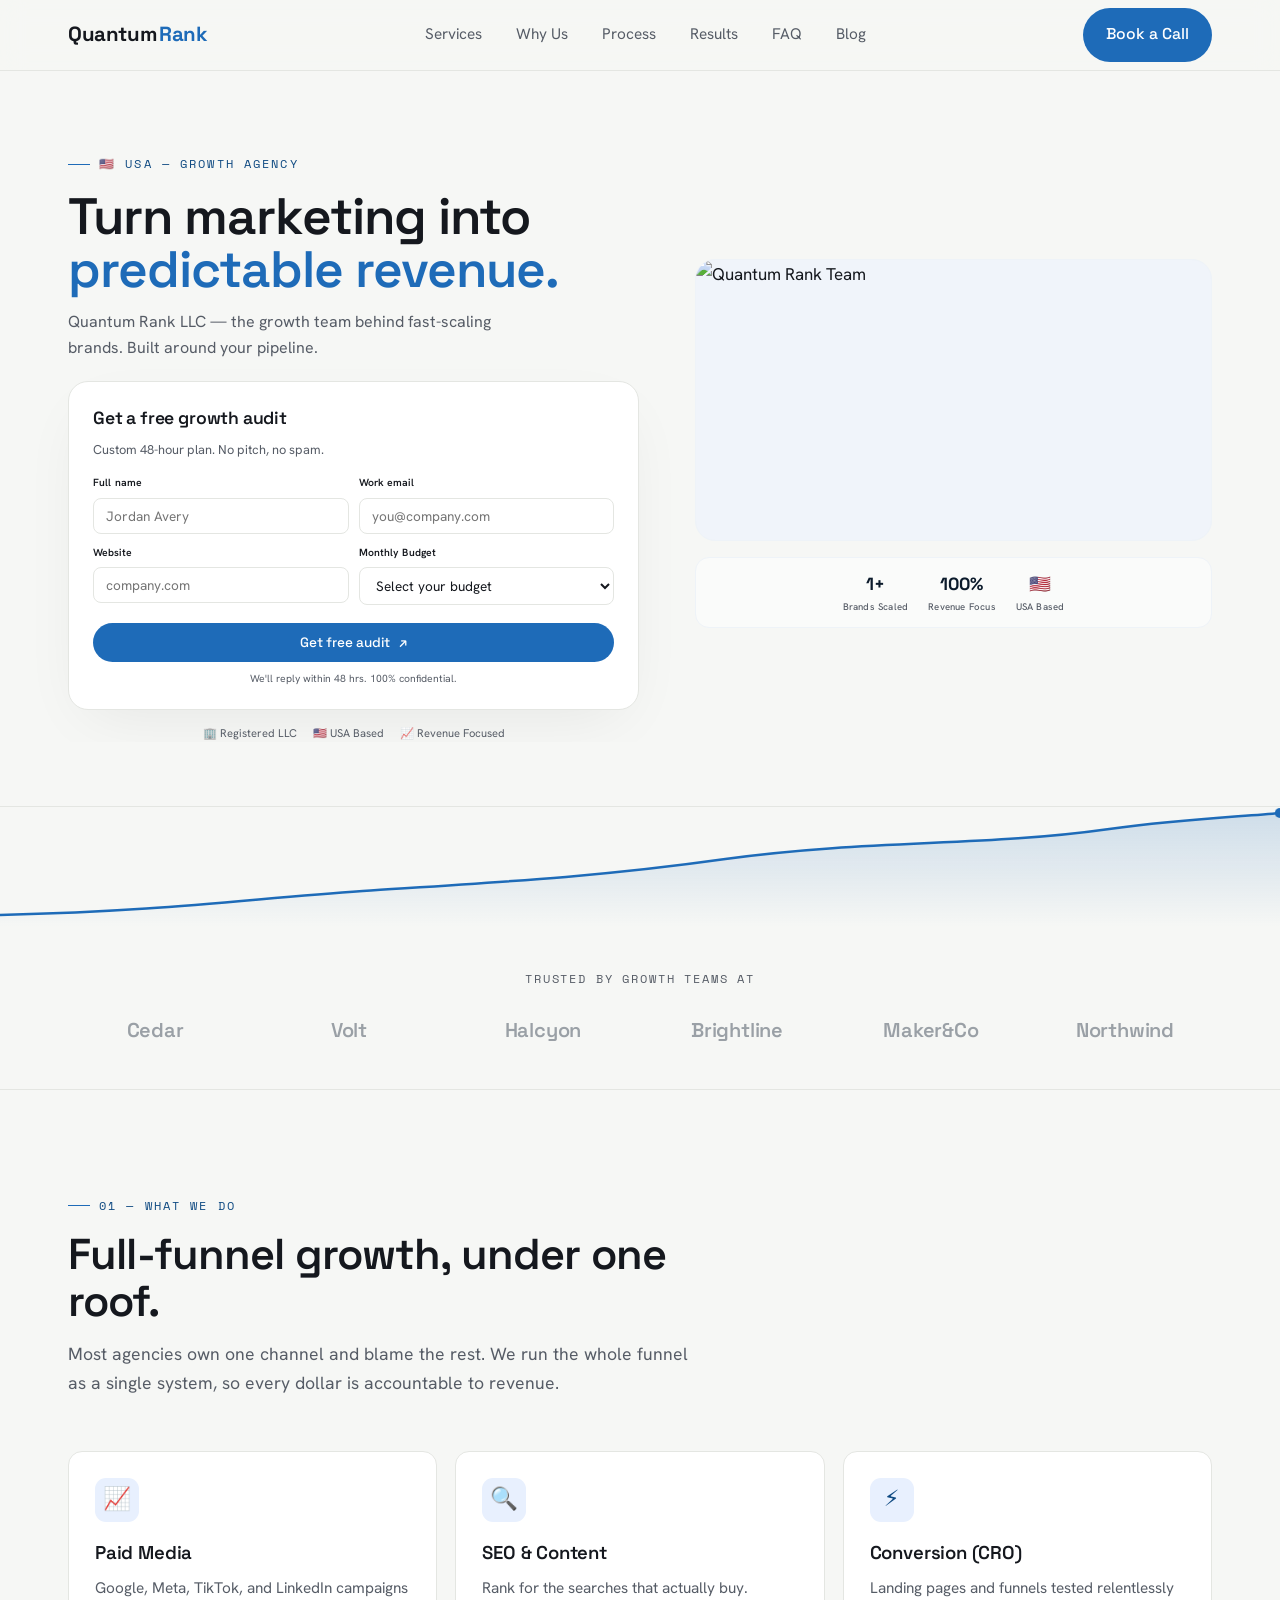
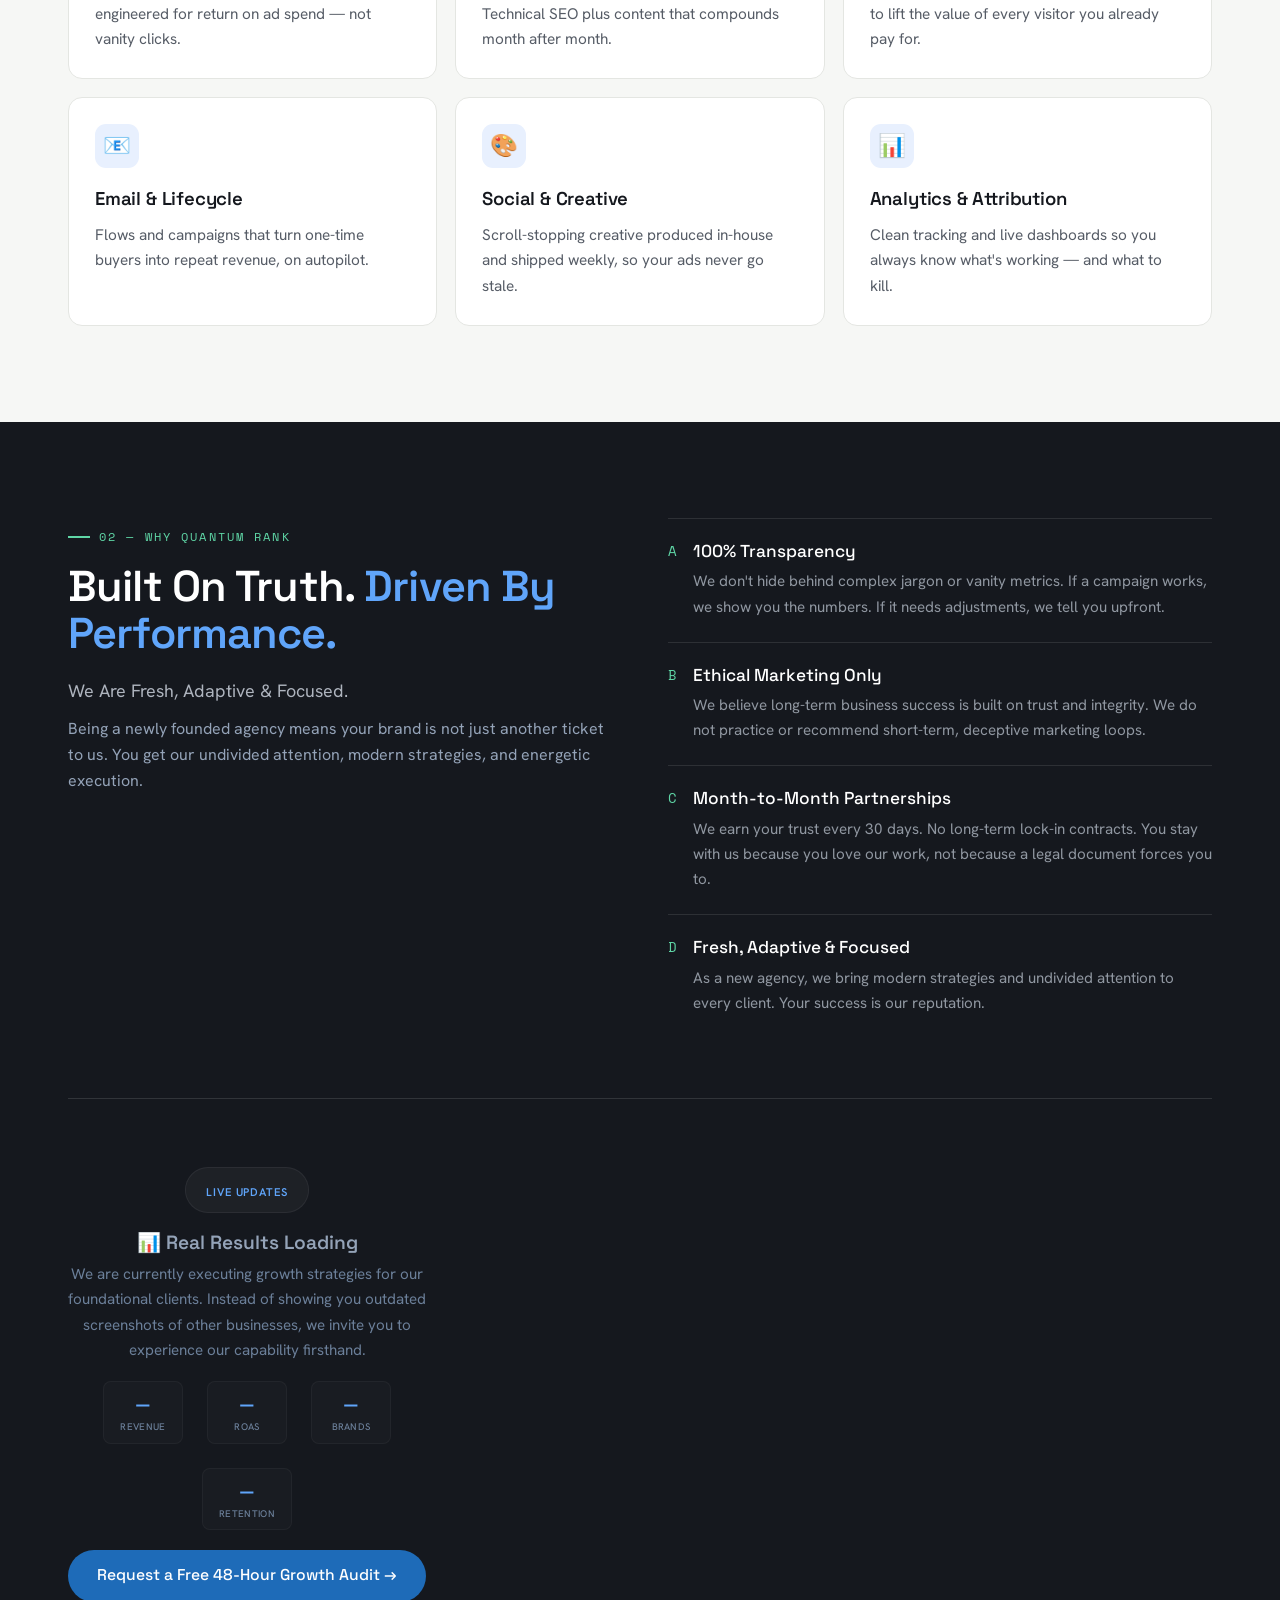
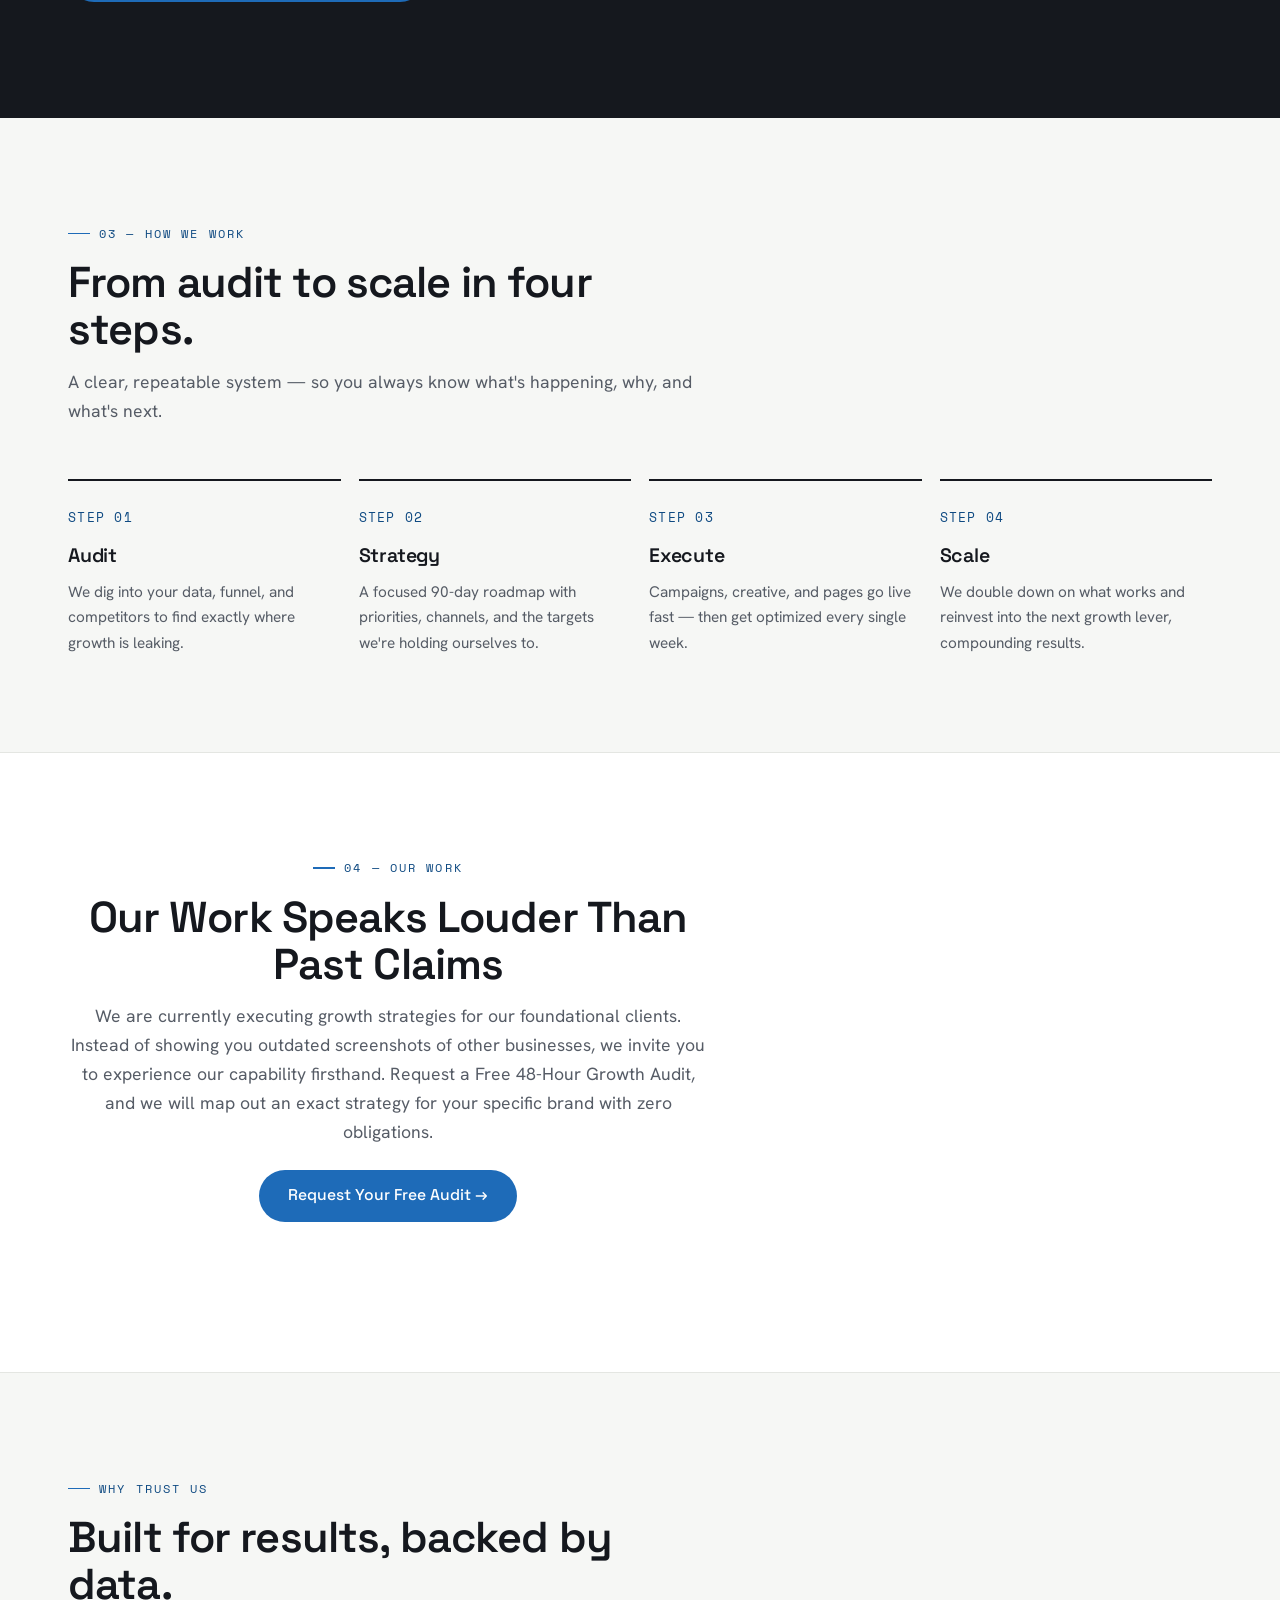
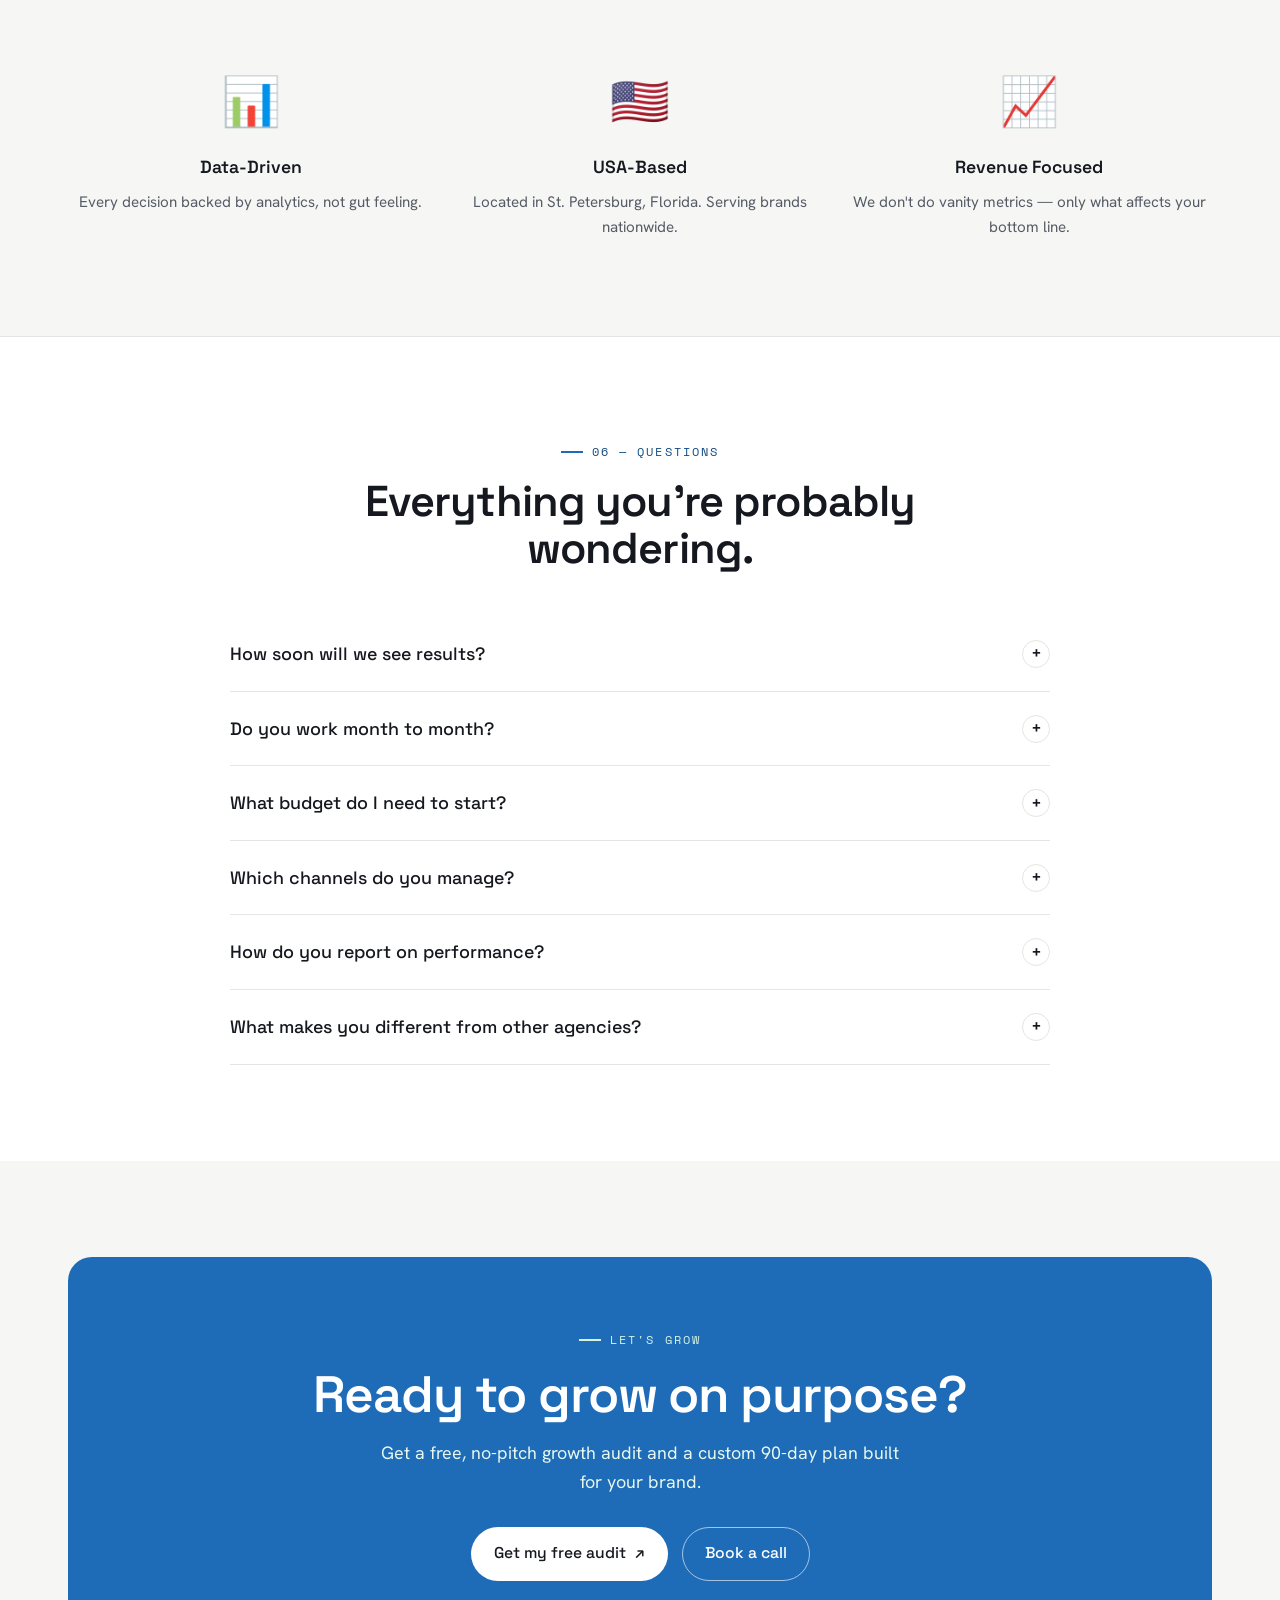
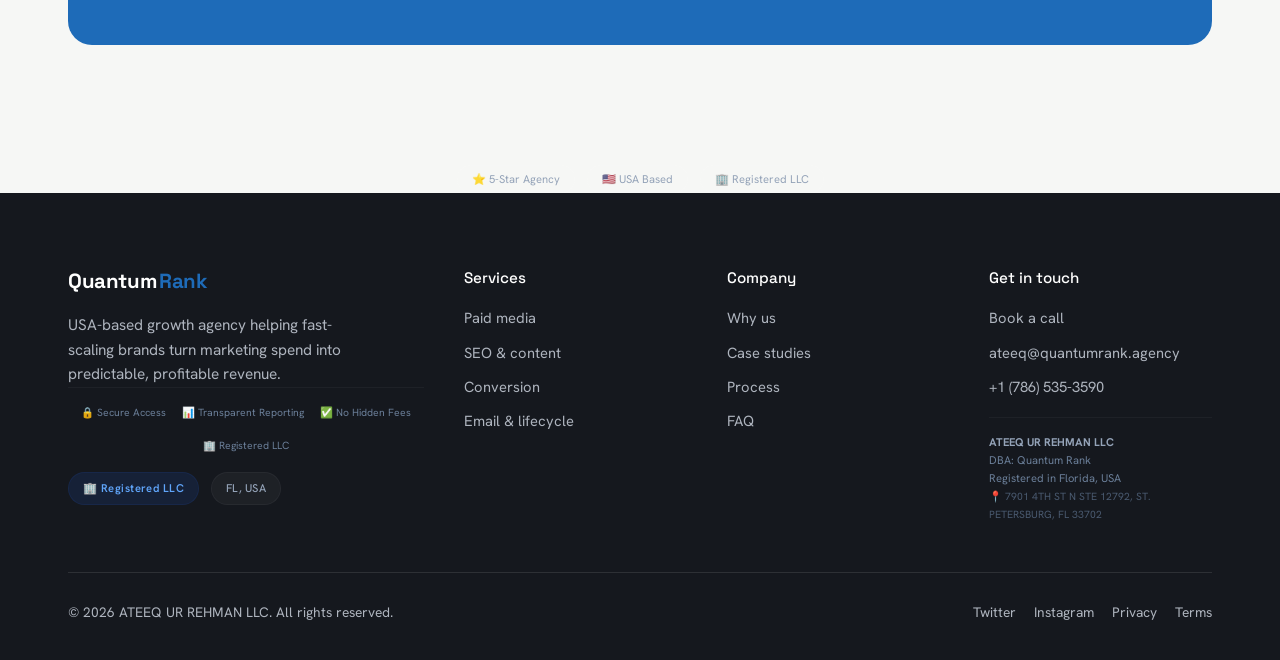
==== index.html @ 6e9ccc4b "Update print statement from 'Hello' to 'Goodbye'" ====
<!DOCTYPE html>
<html lang="en">
<head>
    <meta charset="UTF-8" />
    <meta name="viewport" content="width=device-width, initial-scale=1.0" />
    <title>Why Choose Quantum Rank — USA Growth Agency | SEO, Paid Media, CRO</title>
    <meta name="description" content="Why Choose Quantum Rank? USA's top growth agency for SEO, Paid Media & CRO. Get a free growth audit & turn ad spend into predictable revenue." />
    <meta property="og:title" content="Quantum Rank LLC — USA Growth Agency" />
    <meta property="og:description" content="We help brands turn ad spend into revenue. Free growth audit available." />
    <meta property="og:url" content="https://quantumrankllc.com" />
    <meta name="twitter:card" content="summary_large_image" />
    
    <!-- Google Fonts -->
    <link rel="preconnect" href="https://fonts.googleapis.com" />
    <link rel="preconnect" href="https://fonts.gstatic.com" crossorigin />
    <link href="https://fonts.googleapis.com/css2?family=Space+Grotesk:wght@400;500;600;700&family=Hanken+Grotesk:wght@400;500;600&family=Space+Mono:wght@400;700&display=swap" rel="stylesheet" />
    
    <!-- CSS -->
    <link rel="stylesheet" href="style.css" />
</head>
<body>

    <!-- ============ NAVBAR ============ -->
    <header class="nav">
        <div class="wrap nav-inner">
            <a class="brand" href="#top">Quantum<span class="tick">Rank</span></a>
            <nav class="nav-links" id="navLinks">
                <a href="#services">Services</a>
                <a href="#why">Why Us</a>
                <a href="#process">Process</a>
                <a href="#work">Results</a>
                <a href="#faq">FAQ</a>
                <a href="blog.html">Blog</a>
            </nav>
            <div class="nav-cta">
                <a href="#contact" class="btn btn-primary">Book a Call</a>
                <button class="menu-btn" id="menuBtn" aria-label="Toggle menu">☰</button>
            </div>
        </div>
    </header>

    <!-- ============ HERO ============ -->
  <!-- ============ HERO ============ -->
<!-- ============ HERO ============ -->
<section class="hero" id="top">
    <div class="wrap">
        <div class="hero-grid">
            
            <!-- ===== LEFT: HEADLINE + FORM ===== -->
            <div>
                <span class="eyebrow">🇺🇸 USA — Growth Agency</span>
                <h1 class="display" style="font-size: clamp(2rem, 4vw, 3.4rem); margin: 16px 0 12px;">Turn marketing into <span class="em">predictable revenue.</span></h1>
                <p class="lead" style="font-size: 1rem; margin-bottom: 20px;">Quantum Rank LLC — the growth team behind fast-scaling brands. Built around your pipeline.</p>

                <!-- Lead Form -->
                <form action="https://formspree.io/f/mzdlneqa" method="POST" class="form-card" id="contact" style="padding: 22px 24px; box-shadow: 0 20px 60px -20px rgba(0,0,0,0.08);">
                    <div id="formView">
                        <h3 style="font-size: 1.1rem; margin-bottom: 2px;">Get a free growth audit</h3>
                        <p class="sub" style="font-size: 0.8rem; margin-bottom: 14px;">Custom 48-hour plan. No pitch, no spam.</p>
                        
                        <!-- Row 1: Name + Email -->
                        <div style="display: flex; gap: 10px; margin-bottom: 10px;">
                            <div class="field" style="flex: 1; margin-bottom: 0;">
                                <label style="font-size: 0.65rem; font-weight: 600; color: #15181E;">Full name</label>
                                <input id="name" name="name" type="text" placeholder="Jordan Avery" required style="padding: 8px 12px; font-size: 0.85rem; border-radius: 8px;" />
                            </div>
                            <div class="field" style="flex: 1; margin-bottom: 0;">
                                <label style="font-size: 0.65rem; font-weight: 600; color: #15181E;">Work email</label>
                                <input id="email" name="email" type="email" placeholder="you@company.com" required style="padding: 8px 12px; font-size: 0.85rem; border-radius: 8px;" />
                            </div>
                        </div>
                        
                        <!-- Row 2: Website + Budget -->
                        <!-- Row 2: Website + Budget -->
<div style="display: flex; gap: 10px; margin-bottom: 12px;">
    <div class="field" style="flex: 1; margin-bottom: 0;">
        <label style="font-size: 0.65rem; font-weight: 600; color: #15181E;">Website</label>
        <input id="site" name="website" type="text" placeholder="company.com" style="padding: 8px 12px; font-size: 0.85rem; border-radius: 8px;" />
    </div>
    <div class="field" style="flex: 1; margin-bottom: 0;">
        <label style="font-size: 0.65rem; font-weight: 600; color: #15181E;">Monthly Budget</label>
        <select id="budget" name="budget" style="padding: 8px 12px; font-size: 0.85rem; border-radius: 8px;">
            <option value="">Select your budget</option>
            <option value="under-2k">Under $2,000 (Startups)</option>
            <option value="2k-5k">$2,000 – $5,000 (Mid-size)</option>
            <option value="5k-10k">$5,000 – $10,000 (Growth Brands)</option>
            <option value="10k-plus">$10,000+ (Enterprise)</option>
        </select>
    </div>
</div>
                        
                        <!-- Submit Button -->
                        <button type="submit" class="btn btn-primary" style="padding: 10px 20px; font-size: 0.85rem; width: 100%;">Get free audit <span class="arw">↗</span></button>
                        <p class="form-note" style="font-size: 0.65rem; margin-top: 8px;">We'll reply within 48 hrs. 100% confidential.</p>
                    </div>
                    <div class="form-success" id="successView">
                        <div class="ok">✓</div>
                        <h3>You're in.</h3>
                        <p>Your growth audit is on its way — check your inbox within 48 hours.</p>
                    </div>
                </form>

                <!-- Trust Badges (below form) -->
                <div style="display: flex; gap: 16px; margin-top: 14px; flex-wrap: wrap; justify-content: center;">
                    <span style="font-size: 0.7rem; color: #565C66; display: flex; align-items: center; gap: 4px;">🏢 Registered LLC</span>
                    <span style="font-size: 0.7rem; color: #565C66; display: flex; align-items: center; gap: 4px;">🇺🇸 USA Based</span>
                    <span style="font-size: 0.7rem; color: #565C66; display: flex; align-items: center; gap: 4px;">📈 Revenue Focused</span>
                </div>
            </div>

            <!-- ===== RIGHT: TEAM PHOTO ===== -->
            <div style="display: flex; flex-direction: column; gap: 16px;">

                <!-- Team Image with Direct Link -->
                <div style="border-radius: 20px; overflow: hidden; border: 1px solid #eef3f8; min-height: 280px; background: #f0f4fa;">
                    <img src="https://images.unsplash.com/photo-1522071820081-009f0129c71c?w=800&h=600&fit=crop" 
                         alt="Quantum Rank Team" 
                         style="width: 100%; height: 100%; min-height: 280px; object-fit: cover; display: block;" />
                </div>

                <!-- Trust Badges Row -->
                <div style="display: flex; gap: 20px; justify-content: center; padding: 12px 0; background: rgba(255,255,255,0.5); border-radius: 14px; border: 1px solid #eef3f8;">
                    <div style="text-align: center;">
                        <div style="font-family: 'Space Grotesk', sans-serif; font-weight: 700; font-size: 1.1rem; color: #0b1a2b;">1+</div>
                        <div style="color: #565C66; font-size: 0.6rem; font-weight: 500; letter-spacing: 0.02em;">Brands Scaled</div>
                    </div>
                    <div style="text-align: center;">
                        <div style="font-family: 'Space Grotesk', sans-serif; font-weight: 700; font-size: 1.1rem; color: #0b1a2b;">100%</div>
                        <div style="color: #565C66; font-size: 0.6rem; font-weight: 500; letter-spacing: 0.02em;">Revenue Focus</div>
                    </div>
                    <div style="text-align: center;">
                        <div style="font-family: 'Space Grotesk', sans-serif; font-weight: 700; font-size: 1.1rem; color: #0b1a2b;">🇺🇸</div>
                        <div style="color: #565C66; font-size: 0.6rem; font-weight: 500; letter-spacing: 0.02em;">USA Based</div>
                    </div>
                </div>
            </div>
        </div>
    </div>
</section>
            <!-- Growth line -->
            <div class="hero-line" aria-hidden="true">
                <svg viewBox="0 0 1200 120" preserveAspectRatio="none">
                    <defs>
                        <linearGradient id="mintgrad" x1="0" y1="0" x2="0" y2="1">
                            <stop offset="0%" stop-color="#1e6bb8" stop-opacity="0.18"/>
                            <stop offset="100%" stop-color="#1e6bb8" stop-opacity="0"/>
                        </linearGradient>
                    </defs>
                    <path class="grow-area" d="M0,108 C160,104 230,92 340,84 C470,75 560,70 680,52 C820,32 920,40 1040,22 C1110,12 1160,10 1200,6 L1200,120 L0,120 Z"/>
                    <path class="grow-path" d="M0,108 C160,104 230,92 340,84 C470,75 560,70 680,52 C820,32 920,40 1040,22 C1110,12 1160,10 1200,6"/>
                    <circle class="grow-dot" cx="1200" cy="6" r="5"/>
                </svg>
            </div>
        </div>
    </section>

    <!-- ============ LOGO BAR ============ -->
    <section class="logos">
        <div class="wrap">
            <p>Trusted by growth teams at</p>
            <div class="logo-row">
                <span>Cedar</span><span>Volt</span><span>Halcyon</span><span>Brightline</span><span>Maker&Co</span><span>Northwind</span>
            </div>
        </div>
    </section>

    <!-- ============ SERVICES ============ -->
    <section class="section" id="services">
        <div class="wrap">
            <div class="section-head reveal">
                <span class="eyebrow">01 — What we do</span>
                <h2>Full-funnel growth, under one roof.</h2>
                <p>Most agencies own one channel and blame the rest. We run the whole funnel as a single system, so every dollar is accountable to revenue.</p>
            </div>
            <div class="cards">
                <div class="card reveal">
                    <div class="ic">📈</div>
                    <h3>Paid Media</h3>
                    <p>Google, Meta, TikTok, and LinkedIn campaigns engineered for return on ad spend — not vanity clicks.</p>
                </div>
                <div class="card reveal">
                    <div class="ic">🔍</div>
                    <h3>SEO & Content</h3>
                    <p>Rank for the searches that actually buy. Technical SEO plus content that compounds month after month.</p>
                </div>
                <div class="card reveal">
                    <div class="ic">⚡</div>
                    <h3>Conversion (CRO)</h3>
                    <p>Landing pages and funnels tested relentlessly to lift the value of every visitor you already pay for.</p>
                </div>
                <div class="card reveal">
                    <div class="ic">📧</div>
                    <h3>Email & Lifecycle</h3>
                    <p>Flows and campaigns that turn one-time buyers into repeat revenue, on autopilot.</p>
                </div>
                <div class="card reveal">
                    <div class="ic">🎨</div>
                    <h3>Social & Creative</h3>
                    <p>Scroll-stopping creative produced in-house and shipped weekly, so your ads never go stale.</p>
                </div>
                <div class="card reveal">
                    <div class="ic">📊</div>
                    <h3>Analytics & Attribution</h3>
                    <p>Clean tracking and live dashboards so you always know what's working — and what to kill.</p>
                </div>
            </div>
        </div>
    </section>
    

    <!-- ============ WHY + STATS ============ -->
    <!-- ============ WHY + STATS ============ -->
<section class="section why" id="why">
    <div class="wrap">
        <div class="why-grid">
            <div class="reveal">
                <span class="eyebrow">02 — Why Quantum Rank</span>
                <h2>Built On Truth. <span style="color: #60a5fa;">Driven By Performance.</span></h2>
                <p class="lead">We Are Fresh, Adaptive &amp; Focused.</p>
                <p style="color: #94a3b8; font-size: 1rem; margin-top: 10px;">Being a newly founded agency means your brand is not just another ticket to us. You get our undivided attention, modern strategies, and energetic execution.</p>
            </div>
            <div class="why-list reveal">
                <div class="why-item"><span class="n">A</span><div><h4>100% Transparency</h4><p>We don't hide behind complex jargon or vanity metrics. If a campaign works, we show you the numbers. If it needs adjustments, we tell you upfront.</p></div></div>
                <div class="why-item"><span class="n">B</span><div><h4>Ethical Marketing Only</h4><p>We believe long-term business success is built on trust and integrity. We do not practice or recommend short-term, deceptive marketing loops.</p></div></div>
                <div class="why-item"><span class="n">C</span><div><h4>Month-to-Month Partnerships</h4><p>We earn your trust every 30 days. No long-term lock-in contracts. You stay with us because you love our work, not because a legal document forces you to.</p></div></div>
                <div class="why-item"><span class="n">D</span><div><h4>Fresh, Adaptive &amp; Focused</h4><p>As a new agency, we bring modern strategies and undivided attention to every client. Your success is our reputation.</p></div></div>
            </div>
        </div>
        <div class="stats reveal">
            <div style="text-align:center; width:100%; padding:20px 0;">
                <div style="display:inline-block; background:rgba(255,255,255,0.04); padding:8px 20px; border-radius:100px; margin-bottom:14px; border:1px solid rgba(255,255,255,0.06);">
                    <span style="color:#60a5fa; font-size:0.7rem; font-weight:600; letter-spacing:0.08em; text-transform:uppercase;">Live Updates</span>
                </div>
                <p style="color:#94a3b8; font-size:1.2rem; font-weight:600; margin-bottom:4px; font-family:'Space Grotesk', sans-serif;">📊 Real Results Loading</p>
                <p style="color:#6b7f99; font-size:0.95rem; max-width:480px; margin:0 auto;">We are currently executing growth strategies for our foundational clients. Instead of showing you outdated screenshots of other businesses, we invite you to experience our capability firsthand.</p>
                <div style="display:flex; justify-content:center; gap:24px; margin-top:18px; flex-wrap:wrap;">
                    <div style="text-align:center; padding:8px 16px; background:rgba(255,255,255,0.02); border-radius:8px; border:1px solid rgba(255,255,255,0.04); min-width:80px;">
                        <div style="font-family:'Space Grotesk', sans-serif; font-weight:700; font-size:1.1rem; color:#60a5fa;">—</div>
                        <div style="color:#6b7f99; font-size:0.6rem; font-weight:500; letter-spacing:0.03em; text-transform:uppercase;">Revenue</div>
                    </div>
                    <div style="text-align:center; padding:8px 16px; background:rgba(255,255,255,0.02); border-radius:8px; border:1px solid rgba(255,255,255,0.04); min-width:80px;">
                        <div style="font-family:'Space Grotesk', sans-serif; font-weight:700; font-size:1.1rem; color:#60a5fa;">—</div>
                        <div style="color:#6b7f99; font-size:0.6rem; font-weight:500; letter-spacing:0.03em; text-transform:uppercase;">ROAS</div>
                    </div>
                    <div style="text-align:center; padding:8px 16px; background:rgba(255,255,255,0.02); border-radius:8px; border:1px solid rgba(255,255,255,0.04); min-width:80px;">
                        <div style="font-family:'Space Grotesk', sans-serif; font-weight:700; font-size:1.1rem; color:#60a5fa;">—</div>
                        <div style="color:#6b7f99; font-size:0.6rem; font-weight:500; letter-spacing:0.03em; text-transform:uppercase;">Brands</div>
                    </div>
                    <div style="text-align:center; padding:8px 16px; background:rgba(255,255,255,0.02); border-radius:8px; border:1px solid rgba(255,255,255,0.04); min-width:80px;">
                        <div style="font-family:'Space Grotesk', sans-serif; font-weight:700; font-size:1.1rem; color:#60a5fa;">—</div>
                        <div style="color:#6b7f99; font-size:0.6rem; font-weight:500; letter-spacing:0.03em; text-transform:uppercase;">Retention</div>
                    </div>
                </div>
                <div style="margin-top: 20px;">
                    <a href="#contact" class="btn btn-primary" style="padding: 12px 28px;">Request a Free 48-Hour Growth Audit →</a>
                </div>
            </div>
        </div>
    </div>
</section>

    <!-- ============ PROCESS ============ -->
    <section class="section" id="process">
        <div class="wrap">
            <div class="section-head reveal">
                <span class="eyebrow">03 — How we work</span>
                <h2>From audit to scale in four steps.</h2>
                <p>A clear, repeatable system — so you always know what's happening, why, and what's next.</p>
            </div>
            <div class="steps">
                <div class="step reveal"><div class="sn">STEP 01</div><h3>Audit</h3><p>We dig into your data, funnel, and competitors to find exactly where growth is leaking.</p></div>
                <div class="step reveal"><div class="sn">STEP 02</div><h3>Strategy</h3><p>A focused 90-day roadmap with priorities, channels, and the targets we're holding ourselves to.</p></div>
                <div class="step reveal"><div class="sn">STEP 03</div><h3>Execute</h3><p>Campaigns, creative, and pages go live fast — then get optimized every single week.</p></div>
                <div class="step reveal"><div class="sn">STEP 04</div><h3>Scale</h3><p>We double down on what works and reinvest into the next growth lever, compounding results.</p></div>
            </div>
        </div>
    </section>

    <!-- ============ CASE STUDIES ============ -->
     <!-- ============ CASE STUDIES ============ -->
<section class="section" id="work" style="background:#fff;border-top:1px solid var(--line);border-bottom:1px solid var(--line)">
    <div class="wrap">
        <div class="section-head reveal" style="text-align:center;">
            <span class="eyebrow" style="justify-content:center;">04 — Our Work</span>
            <h2>Our Work Speaks Louder Than Past Claims</h2>
            <p style="max-width: 680px; margin: 0 auto; color: #565C66;">We are currently executing growth strategies for our foundational clients. Instead of showing you outdated screenshots of other businesses, we invite you to experience our capability firsthand. Request a Free 48-Hour Growth Audit, and we will map out an exact strategy for your specific brand with zero obligations.</p>
            <div style="margin-top: 24px;">
                <a href="#contact" class="btn btn-primary" style="padding: 12px 28px;">Request Your Free Audit →</a>
            </div>
        </div>
    </div>
</section>

    <!-- ============ TRUST ============ -->
    <section class="section" id="trust">
        <div class="wrap">
            <div class="section-head reveal">
                <span class="eyebrow">Why Trust Us</span>
                <h2>Built for results, backed by data.</h2>
            </div>
            <div class="trust-grid" style="display: grid; grid-template-columns: repeat(3, 1fr); gap: 24px; text-align: center;">
                <div>
                    <div style="font-size: 3rem;">📊</div>
                    <h3>Data-Driven</h3>
                    <p style="color: #565C66;">Every decision backed by analytics, not gut feeling.</p>
                </div>
                <div>
                    <div style="font-size: 3rem;">🇺🇸</div>
                    <h3>USA-Based</h3>
                    <p style="color: #565C66;">Located in St. Petersburg, Florida. Serving brands nationwide.</p>
                </div>
                <div>
                    <div style="font-size: 3rem;">📈</div>
                    <h3>Revenue Focused</h3>
                    <p style="color: #565C66;">We don't do vanity metrics — only what affects your bottom line.</p>
                </div>
            </div>
        </div>
    </section><!-- ============ FAQ ============ -->
<section class="section" id="faq" style="background:#fff;border-top:1px solid var(--line)">
    <div class="wrap">
        <div class="section-head reveal" style="margin: 0 auto 46px; text-align: center; max-width: 700px;">
            <span class="eyebrow" style="justify-content: center;">06 — Questions</span>
            <h2>Everything you're probably wondering.</h2>
        </div>
        <div class="faq-wrap">
            <details class="faq reveal">
                <summary>How soon will we see results? <span class="pm">+</span></summary>
                <div class="ans">
                    <p>Most clients see early wins within 30–60 days. Paid media moves fastest; SEO and content take longer to peak but compound over time. We set realistic expectations up front and report against them weekly.</p>
                </div>
            </details>
            
            <details class="faq reveal">
                <summary>Do you work month to month? <span class="pm">+</span></summary>
                <div class="ans">
                    <p>Yes. There are no year-long lock-in contracts. We'd rather earn the relationship every month than trap you in one.</p>
                </div>
            </details>
            
            <details class="faq reveal">
                <summary>What budget do I need to start? <span class="pm">+</span></summary>
                <div class="ans">
                    <p>We do our best work with brands spending at least $10k/month on marketing — but if we're not the right fit, we'll tell you honestly and point you somewhere better.</p>
                </div>
            </details>
            
            <details class="faq reveal">
                <summary>Which channels do you manage? <span class="pm">+</span></summary>
                <div class="ans">
                    <p>Google, Meta, TikTok, and LinkedIn ads, plus SEO, content, email, and conversion optimization — the full funnel, coordinated as one system.</p>
                </div>
            </details>
            
            <details class="faq reveal">
                <summary>How do you report on performance? <span class="pm">+</span></summary>
                <div class="ans">
                    <p>You get a live dashboard plus a short weekly summary tied to revenue and pipeline — never vanity metrics you can't act on.</p>
                </div>
            </details>
            
            <details class="faq reveal">
                <summary>What makes you different from other agencies? <span class="pm">+</span></summary>
                <div class="ans">
                    <p>Senior operators run your account from day one, there are no junior hand-offs, and everything we do ladders up to the numbers that affect your bottom line.</p>
                </div>
            </details>
        </div>
    </div>
</section>

    <!-- ============ FINAL CTA ============ -->
    <section class="section cta">
        <div class="wrap">
            <div class="cta-box reveal">
                <span class="eyebrow">Let's grow</span>
                <h2>Ready to grow on purpose?</h2>
                <p>Get a free, no-pitch growth audit and a custom 90-day plan built for your brand.</p>
                <div class="cta-actions">
                    <a href="#contact" class="btn btn-light">Get my free audit <span class="arw">↗</span></a>
                    <a href="#contact" class="btn btn-ghost">Book a call</a>
                </div>
            </div>
        </div>
    </section>

    <!-- ============ FOOTER ============ -->
     
                <!-- Trust Badge -->
                <div style="margin-top: 24px; display: flex; justify-content: center; gap: 12px; flex-wrap: wrap;">
                    <span style="background: rgba(255,255,255,0.06); color: #94a3b8; padding: 4px 14px; border-radius: 100px; font-size: 0.7rem; border: 1px solid rgba(255,255,255,0.04);">
                        ⭐ 5-Star Agency
                    </span>
                    <span style="background: rgba(255,255,255,0.06); color: #94a3b8; padding: 4px 14px; border-radius: 100px; font-size: 0.7rem; border: 1px solid rgba(255,255,255,0.04);">
                        🇺🇸 USA Based
                    </span>
                    <span style="background: rgba(255,255,255,0.06); color: #94a3b8; padding: 4px 14px; border-radius: 100px; font-size: 0.7rem; border: 1px solid rgba(255,255,255,0.04);">
                        🏢 Registered LLC
                    </span>
                </div>
            </div>
        </div>
    </section>

    <!-- ============ FOOTER ============ -->
        <!-- ============ FOOTER ============ -->
    <footer>
        <div class="wrap">
            <div class="foot-grid">
                <!-- About -->
                <div>
                    <div class="brand">Quantum<span class="tick">Rank</span></div>
                    <p class="foot-about">USA-based growth agency helping fast-scaling brands turn marketing spend into predictable, profitable revenue.</p>
                    
                    <!-- ===== LLC TRUST BADGE ===== --><!-- ===== FOOTER TRUST BADGES ===== -->
<div style="display: flex; gap: 16px; flex-wrap: wrap; justify-content: center; padding-top: 16px; border-top: 1px solid rgba(255,255,255,0.04);">
    <span style="font-size: 0.65rem; color: #6b7f99; display: flex; align-items: center; gap: 4px;">🔒 Secure Access</span>
    <span style="font-size: 0.65rem; color: #6b7f99; display: flex; align-items: center; gap: 4px;">📊 Transparent Reporting</span>
    <span style="font-size: 0.65rem; color: #6b7f99; display: flex; align-items: center; gap: 4px;">✅ No Hidden Fees</span>
    <span style="font-size: 0.65rem; color: #6b7f99; display: flex; align-items: center; gap: 4px;">🏢 Registered LLC</span>
</div>
                    <div style="margin-top: 18px; display: flex; align-items: center; gap: 12px; flex-wrap: wrap;">
                        <span style="background: rgba(37,99,235,0.12); color: #60a5fa; padding: 6px 14px; border-radius: 100px; font-size: 0.7rem; font-weight: 600; letter-spacing: 0.04em; border: 1px solid rgba(37,99,235,0.1); display: inline-flex; align-items: center; gap: 6px;">
                            🏢 Registered LLC
                        </span>
                        <span style="background: rgba(255,255,255,0.04); color: #94a3b8; padding: 6px 14px; border-radius: 100px; font-size: 0.7rem; font-weight: 500; letter-spacing: 0.02em; border: 1px solid rgba(255,255,255,0.04);">
                            FL, USA
                        </span>
                    </div>
                </div>

                <!-- Services -->
                <div class="foot-col">
                    <h5>Services</h5>
                    <a href="#services">Paid media</a>
                    <a href="#services">SEO &amp; content</a>
                    <a href="#services">Conversion</a>
                    <a href="#services">Email &amp; lifecycle</a>
                </div>

                <!-- Company -->
                <div class="foot-col">
                    <h5>Company</h5>
                    <a href="#why">Why us</a>
                    <a href="#work">Case studies</a>
                    <a href="#process">Process</a>
                    <a href="#faq">FAQ</a>
                </div>

                <!-- Contact + Legal -->
                <div class="foot-col">
                    <h5>Get in touch</h5>
                    <a href="#contact">Book a call</a>
                    <a href="mailto:ateeq@quantumrank.agency">ateeq@quantumrank.agency</a>
                    <a href="tel:+17865353590">+1 (786) 535-3590</a>
                    
                    <!-- ===== LEGAL INFO (LLC NAME) ===== -->
                    <div style="margin-top: 18px; padding-top: 16px; border-top: 1px solid rgba(255,255,255,0.04);">
                        <p style="font-size: 0.7rem; color: #6b7f99; line-height: 1.6;">
                            <strong style="color: #94a3b8;">ATEEQ UR REHMAN LLC</strong><br>
                            <span style="color: #6b7f99;">DBA: Quantum Rank</span><br>
                            Registered in Florida, USA<br>
                            <span style="font-size: 0.65rem; color: #4a5a70;">📍 7901 4TH ST N STE 12792, ST. PETERSBURG, FL 33702</span>
                        </p>
                    </div>
                </div>
            </div>

            <div class="foot-bottom">
                <span>© 2026 ATEEQ UR REHMAN LLC. All rights reserved.</span>
                <div class="socials">
                    <a href="https://x.com/quantumrankllc">Twitter</a>
                    <a href="https://www.instagram.com/quantumrankllc/">Instagram</a>
                    <a href="privacy.html">Privacy</a>
                    <a href="terms.html">Terms</a>
                </div>
            </div>
        </div>
    </footer>

    <!-- ===== EXTERNAL JAVASCRIPT ===== -->
    <script src="script.js"></script>

</body>
</html>
---- style.css ----
/* ========================================
   QUANTUM RANK LLC — PREMIUM CSS
   Colors: White, Black, Blue
   ======================================== */

/* ===== RESET & BASE ===== */
:root {
    --ink: #15181E;
    --ink-soft: #565C66;
    --paper: #F6F7F5;
    --surface: #FFFFFF;
    --blue: #1e6bb8;
    --blue-deep: #0f4a82;
    --blue-light: #e8f0fe;
    --line: #E4E6E2;
    --maxw: 1200px;
    --r: 14px;
}

* {
    box-sizing: border-box;
    margin: 0;
    padding: 0;
}

html {
    scroll-behavior: smooth;
}

body {
    font-family: "Hanken Grotesk", system-ui, sans-serif;
    color: var(--ink);
    background: var(--paper);
    line-height: 1.65;
    font-size: 17px;
    -webkit-font-smoothing: antialiased;
}

img {
    max-width: 100%;
    display: block;
}

a {
    color: inherit;
    text-decoration: none;
}

.wrap {
    max-width: var(--maxw);
    margin: 0 auto;
    padding: 0 28px;
}

/* ===== TYPE / UTILITIES ===== */
.display {
    font-family: "Space Grotesk", sans-serif;
    font-weight: 600;
    letter-spacing: -0.02em;
    line-height: 1.04;
}

.eyebrow {
    font-family: "Space Mono", monospace;
    font-size: 0.74rem;
    letter-spacing: 0.18em;
    text-transform: uppercase;
    color: var(--blue-deep);
    display: inline-flex;
    align-items: center;
    gap: 9px;
}

.eyebrow::before {
    content: "";
    width: 22px;
    height: 1.5px;
    background: var(--blue);
}

.lead {
    color: var(--ink-soft);
    font-size: 1.12rem;
}

/* ===== BUTTONS ===== */
.btn {
    display: inline-flex;
    align-items: center;
    gap: 9px;
    font-family: "Space Grotesk", sans-serif;
    font-weight: 500;
    font-size: 0.98rem;
    padding: 13px 22px;
    border-radius: 999px;
    border: 1.5px solid transparent;
    cursor: pointer;
    transition: transform 0.15s ease, background 0.15s ease, color 0.15s ease, border-color 0.15s ease;
    white-space: nowrap;
}

.btn-primary {
    background: var(--blue);
    color: #fff;
}

.btn-primary:hover {
    background: var(--blue-deep);
    transform: translateY(-2px);
}

.btn-ghost {
    background: transparent;
    color: var(--ink);
    border-color: var(--ink);
}

.btn-ghost:hover {
    background: var(--ink);
    color: #fff;
    transform: translateY(-2px);
}

.btn-light {
    background: #fff;
    color: var(--ink);
}

.btn-light:hover {
    transform: translateY(-2px);
}

.btn .arw {
    transition: transform 0.2s ease;
}

.btn:hover .arw {
    transform: translate(2px, -2px);
}

.section {
    padding: 96px 0;
}

.section-head {
    max-width: 640px;
    margin-bottom: 54px;
}

.section-head h2 {
    font-family: "Space Grotesk", sans-serif;
    font-weight: 600;
    letter-spacing: -0.02em;
    font-size: clamp(1.9rem, 3.6vw, 2.7rem);
    line-height: 1.08;
    margin: 16px 0 14px;
}

.section-head p {
    color: var(--ink-soft);
    font-size: 1.1rem;
}

/* ===== NAV ===== */
header.nav {
    position: sticky;
    top: 0;
    z-index: 50;
    background: rgba(246, 247, 245, 0.82);
    backdrop-filter: blur(12px);
    border-bottom: 1px solid var(--line);
}

.nav-inner {
    display: flex;
    align-items: center;
    justify-content: space-between;
    height: 70px;
}

.brand {
    font-family: "Space Grotesk", sans-serif;
    font-weight: 700;
    font-size: 1.28rem;
    letter-spacing: -0.02em;
    display: flex;
    align-items: center;
    gap: 3px;
}

.brand .tick {
    color: var(--blue);
}

.nav-links {
    display: flex;
    align-items: center;
    gap: 34px;
}

.nav-links a {
    font-size: 0.96rem;
    color: var(--ink-soft);
    transition: color 0.15s ease;
}

.nav-links a:hover {
    color: var(--ink);
}

.nav-cta {
    display: flex;
    align-items: center;
    gap: 16px;
}

.menu-btn {
    display: none;
    background: none;
    border: 0;
    cursor: pointer;
    font-size: 1.5rem;
    color: var(--ink);
}

/* ===== HERO ===== */
.hero {
    position: relative;
    overflow: hidden;
    padding: 74px 0 0;
}

.hero-grid {
    display: grid;
    grid-template-columns: 1.05fr 0.95fr;
    gap: 56px;
    align-items: center;
}

.hero h1 {
    font-size: clamp(2.6rem, 5.6vw, 4.4rem);
    margin: 22px 0 22px;
}

.hero h1 .em {
    color: var(--blue);
}

.hero .lead {
    max-width: 480px;
}

.hero-meta {
    display: flex;
    align-items: center;
    gap: 14px;
    margin-top: 30px;
    flex-wrap: wrap;
}

.stars {
    color: var(--blue);
    letter-spacing: 2px;
    font-size: 1rem;
}

.hero-meta span {
    font-size: 0.92rem;
    color: var(--ink-soft);
}

/* ===== FORM CARD ===== */
.form-card {
    background: var(--surface);
    border: 1px solid var(--line);
    border-radius: 20px;
    padding: 28px;
    box-shadow: 0 24px 60px -34px rgba(21, 24, 30, 0.32);
}

.form-card h3 {
    font-family: "Space Grotesk", sans-serif;
    font-weight: 600;
    font-size: 1.25rem;
    letter-spacing: -0.01em;
}

.form-card .sub {
    color: var(--ink-soft);
    font-size: 0.94rem;
    margin: 6px 0 20px;
}

.field {
    margin-bottom: 13px;
}

.field label {
    display: block;
    font-size: 0.78rem;
    font-weight: 500;
    color: var(--ink-soft);
    margin-bottom: 6px;
    letter-spacing: 0.01em;
}

.field input,
.field select {
    width: 100%;
    padding: 12px 14px;
    border: 1px solid var(--line);
    border-radius: 10px;
    font-family: inherit;
    font-size: 0.96rem;
    color: var(--ink);
    background: #fff;
    transition: border-color 0.15s ease, box-shadow 0.15s ease;
}

.field input:focus,
.field select:focus {
    outline: none;
    border-color: var(--blue);
    box-shadow: 0 0 0 3px var(--blue-light);
}

.form-card .btn-primary {
    width: 100%;
    justify-content: center;
    margin-top: 6px;
}

.form-note {
    font-size: 0.8rem;
    color: var(--ink-soft);
    text-align: center;
    margin-top: 12px;
}

.form-success {
    display: none;
    text-align: center;
    padding: 30px 10px;
}

.form-success .ok {
    width: 52px;
    height: 52px;
    border-radius: 50%;
    background: var(--blue-light);
    color: var(--blue-deep);
    display: flex;
    align-items: center;
    justify-content: center;
    font-size: 1.6rem;
    margin: 0 auto 14px;
}

.form-success h3 {
    margin-bottom: 6px;
}

.form-success p {
    color: var(--ink-soft);
    font-size: 0.95rem;
}

/* ===== FORM COMPACT LAYOUT (Inline Fields) ===== */
.form-compact {
    padding: 24px 28px;
    max-width: 520px;
    margin: 0 auto;
}

.form-compact .field {
    margin-bottom: 0;
}

.form-compact .field label {
    font-size: 0.7rem;
    font-weight: 600;
    color: #15181E;
}

.form-compact .field input,
.form-compact .field select {
    padding: 8px 12px;
    font-size: 0.9rem;
    border-radius: 8px;
}

.form-compact .sub {
    font-size: 0.85rem;
    margin-bottom: 16px;
    color: #565C66;
}

.form-row {
    display: flex;
    gap: 12px;
    margin-bottom: 10px;
}

.form-row .field {
    flex: 1;
}

.form-submit-row {
    display: flex;
    align-items: center;
    gap: 14px;
    margin-top: 4px;
}

.form-submit-row .btn-primary {
    padding: 10px 24px;
    font-size: 0.9rem;
    flex-shrink: 0;
    width: auto;
}

.form-submit-row .form-note {
    font-size: 0.7rem;
    color: #565C66;
    margin: 0;
    text-align: left;
}

/* ===== HERO LINE ===== */
.hero-line {
    margin-top: 64px;
    border-top: 1px solid var(--line);
}

.hero-line svg {
    display: block;
    width: 100%;
    height: 120px;
}

.grow-path {
    fill: none;
    stroke: var(--blue);
    stroke-width: 2.5;
    stroke-linecap: round;
    stroke-linejoin: round;
    stroke-dasharray: 1400;
    stroke-dashoffset: 1400;
    animation: draw 2.4s ease forwards 0.3s;
}

.grow-area {
    fill: url(#mintgrad);
    opacity: 0;
    animation: fadein 1.4s ease forwards 1.8s;
}

.grow-dot {
    fill: var(--blue);
    opacity: 0;
    animation: fadein 0.5s ease forwards 2.4s;
}

@keyframes draw {
    to {
        stroke-dashoffset: 0;
    }
}

@keyframes fadein {
    to {
        opacity: 1;
    }
}

/* ===== LOGO BAR ===== */
.logos {
    padding: 42px 0;
    border-bottom: 1px solid var(--line);
}

.logos p {
    text-align: center;
    font-family: "Space Mono", monospace;
    font-size: 0.72rem;
    letter-spacing: 0.16em;
    text-transform: uppercase;
    color: var(--ink-soft);
    margin-bottom: 26px;
}

.logo-row {
    display: flex;
    align-items: center;
    justify-content: space-between;
    gap: 20px;
    flex-wrap: wrap;
}

.logo-row span {
    font-family: "Space Grotesk", sans-serif;
    font-weight: 600;
    font-size: 1.25rem;
    color: #9aa0a6;
    letter-spacing: -0.01em;
    flex: 1;
    text-align: center;
    min-width: 110px;
}

/* ===== SERVICES ===== */
.cards {
    display: grid;
    grid-template-columns: repeat(3, 1fr);
    gap: 18px;
}

.card {
    background: var(--surface);
    border: 1px solid var(--line);
    border-radius: var(--r);
    padding: 26px;
    transition: transform 0.2s ease, box-shadow 0.2s ease, border-color 0.2s ease;
}

.card:hover {
    transform: translateY(-4px);
    box-shadow: 0 22px 44px -30px rgba(21, 24, 30, 0.34);
    border-color: var(--blue);
}

.card .ic {
    width: 44px;
    height: 44px;
    border-radius: 11px;
    background: var(--blue-light);
    color: var(--blue-deep);
    display: flex;
    align-items: center;
    justify-content: center;
    margin-bottom: 16px;
    font-size: 1.4rem;
}

.card h3 {
    font-family: "Space Grotesk", sans-serif;
    font-weight: 600;
    font-size: 1.16rem;
    margin-bottom: 8px;
    letter-spacing: -0.01em;
}

.card p {
    color: var(--ink-soft);
    font-size: 0.96rem;
}

/* ===== WHY + STATS ===== */
.why {
    background: var(--ink);
    color: #fff;
}

.why .eyebrow {
    color: #5fd6a6;
}

.why .eyebrow::before {
    background: #5fd6a6;
}

.why-grid {
    display: grid;
    grid-template-columns: 1fr 1fr;
    gap: 56px;
    align-items: start;
}

.why h2 {
    font-family: "Space Grotesk", sans-serif;
    font-weight: 600;
    letter-spacing: -0.02em;
    font-size: clamp(1.9rem, 3.6vw, 2.7rem);
    line-height: 1.1;
    margin: 16px 0 18px;
}

.why .lead {
    color: #aeb4be;
}

.why-list {
    display: flex;
    flex-direction: column;
    gap: 4px;
}

.why-item {
    display: flex;
    gap: 16px;
    padding: 18px 0;
    border-top: 1px solid rgba(255, 255, 255, 0.1);
}

.why-item .n {
    font-family: "Space Mono", monospace;
    color: #5fd6a6;
    font-size: 0.85rem;
    padding-top: 3px;
}

.why-item h4 {
    font-family: "Space Grotesk", sans-serif;
    font-weight: 500;
    font-size: 1.08rem;
    margin-bottom: 4px;
}

.why-item p {
    color: #9097a1;
    font-size: 0.95rem;
}

.stats {
    display: grid;
    grid-template-columns: repeat(4, 1fr);
    gap: 24px;
    margin-top: 64px;
    padding-top: 48px;
    border-top: 1px solid rgba(255, 255, 255, 0.12);
}

.stat .num {
    font-family: "Space Grotesk", sans-serif;
    font-weight: 600;
    font-size: clamp(2rem, 4vw, 2.9rem);
    letter-spacing: -0.02em;
    color: #fff;
}

.stat .num .u {
    color: #5fd6a6;
}

.stat .lab {
    color: #9097a1;
    font-size: 0.9rem;
    margin-top: 4px;
}

/* ===== PROCESS ===== */
.steps {
    display: grid;
    grid-template-columns: repeat(4, 1fr);
    gap: 18px;
}

.step {
    position: relative;
    padding-top: 26px;
    border-top: 2px solid var(--ink);
}

.step .sn {
    font-family: "Space Mono", monospace;
    font-size: 0.8rem;
    color: var(--blue-deep);
    letter-spacing: 0.1em;
}

.step h3 {
    font-family: "Space Grotesk", sans-serif;
    font-weight: 600;
    font-size: 1.22rem;
    margin: 12px 0 8px;
    letter-spacing: -0.01em;
}

.step p {
    color: var(--ink-soft);
    font-size: 0.96rem;
}

/* ===== CASE STUDIES ===== */
.cases {
    display: grid;
    grid-template-columns: repeat(3, 1fr);
    gap: 18px;
}

.case {
    background: var(--surface);
    border: 1px solid var(--line);
    border-radius: var(--r);
    padding: 26px;
    display: flex;
    flex-direction: column;
    transition: transform 0.2s ease, box-shadow 0.2s ease;
}

.case:hover {
    transform: translateY(-4px);
    box-shadow: 0 22px 44px -30px rgba(21, 24, 30, 0.3);
}

.case .tag {
    font-family: "Space Mono", monospace;
    font-size: 0.74rem;
    letter-spacing: 0.08em;
    color: var(--ink-soft);
    text-transform: uppercase;
}

.case .metric {
    font-family: "Space Grotesk", sans-serif;
    font-weight: 700;
    font-size: 2.3rem;
    letter-spacing: -0.03em;
    color: var(--blue-deep);
    margin: 14px 0 4px;
    line-height: 1;
}

.case .client {
    font-weight: 600;
    font-size: 1.02rem;
    margin-bottom: 8px;
}

.case p {
    color: var(--ink-soft);
    font-size: 0.95rem;
    flex: 1;
}

.spark {
    margin-top: 18px;
    height: 42px;
}

.spark path {
    fill: none;
    stroke: var(--blue);
    stroke-width: 2;
    stroke-linecap: round;
}

/* ===== TRUST SECTION ===== */
.trust-grid {
    display: grid;
    grid-template-columns: repeat(3, 1fr);
    gap: 24px;
    text-align: center;
}

.trust-grid h3 {
    margin: 12px 0 8px;
    font-family: "Space Grotesk", sans-serif;
    font-weight: 600;
    font-size: 1.1rem;
}

.trust-grid p {
    color: #565C66;
    font-size: 0.95rem;
}

/* ===== FAQ ===== */
.faq-wrap {
    max-width: 820px;
    margin: 0 auto;
}

.faq {
    border-bottom: 1px solid var(--line);
}

.faq summary {
    list-style: none;
    cursor: pointer;
    display: flex;
    align-items: center;
    justify-content: space-between;
    gap: 20px;
    padding: 22px 0;
    text-align: left;
    font-family: "Space Grotesk", sans-serif;
    font-weight: 500;
    font-size: 1.12rem;
    color: var(--ink);
}

.faq summary::-webkit-details-marker {
    display: none;
}

.faq .pm {
    flex-shrink: 0;
    width: 28px;
    height: 28px;
    border-radius: 50%;
    border: 1.5px solid var(--line);
    display: flex;
    align-items: center;
    justify-content: center;
    font-size: 1.1rem;
    transition: transform 0.25s ease, background 0.2s ease, color 0.2s ease, border-color 0.2s ease;
}

.faq[open] .pm {
    transform: rotate(45deg);
    background: var(--blue);
    color: #fff;
    border-color: var(--blue);
}

.faq .ans {
    max-height: 0;
    overflow: hidden;
    transition: max-height 0.3s ease;
}

.faq[open] .ans {
    max-height: 280px;
}

.faq .ans p {
    padding: 0 0 24px;
    color: var(--ink-soft);
    font-size: 1rem;
    max-width: 680px;
}

/* ===== FINAL CTA ===== */
.cta {
    position: relative;
    overflow: hidden;
}

.cta-box {
    background: var(--blue);
    color: #fff;
    border-radius: 24px;
    padding: 64px 48px;
    text-align: center;
}

.cta-box .eyebrow {
    color: #d4f3e4;
}

.cta-box .eyebrow::before {
    background: #d4f3e4;
}

.cta-box h2 {
    font-family: "Space Grotesk", sans-serif;
    font-weight: 600;
    letter-spacing: -0.02em;
    font-size: clamp(2rem, 4.4vw, 3.2rem);
    line-height: 1.06;
    margin: 18px 0 16px;
}

.cta-box p {
    color: #e6f7ef;
    font-size: 1.12rem;
    max-width: 520px;
    margin: 0 auto 30px;
}

.cta-actions {
    display: flex;
    gap: 14px;
    justify-content: center;
    flex-wrap: wrap;
}

.cta-box .btn-ghost {
    border-color: rgba(255, 255, 255, 0.6);
    color: #fff;
}

.cta-box .btn-ghost:hover {
    background: #fff;
    color: var(--blue-deep);
    border-color: #fff;
}

/* ===== TRUST BADGES (CTA ke andar) ===== */
.trust-badges {
    margin-top: 24px;
    display: flex;
    justify-content: center;
    gap: 12px;
    flex-wrap: wrap;
}

.trust-badges span {
    background: rgba(255, 255, 255, 0.06);
    color: #94a3b8;
    padding: 4px 14px;
    border-radius: 100px;
    font-size: 0.7rem;
    border: 1px solid rgba(255, 255, 255, 0.04);
}

/* ===== FOOTER ===== */
footer {
    background: var(--ink);
    color: #aeb4be;
    padding: 72px 0 36px;
}

.foot-grid {
    display: grid;
    grid-template-columns: 1.6fr 1fr 1fr 1fr;
    gap: 40px;
    padding-bottom: 48px;
    border-bottom: 1px solid rgba(255, 255, 255, 0.1);
}

footer .brand {
    color: #fff;
    margin-bottom: 14px;
}

.foot-about {
    font-size: 0.96rem;
    max-width: 300px;
    line-height: 1.6;
}

.foot-col h5 {
    color: #fff;
    font-family: "Space Grotesk", sans-serif;
    font-weight: 500;
    font-size: 0.95rem;
    margin-bottom: 16px;
}

.foot-col a {
    display: block;
    font-size: 0.92rem;
    margin-bottom: 10px;
    transition: color 0.15s ease;
}

.foot-col a:hover {
    color: #fff;
}

/* ===== LLC TRUST BADGE (Footer) ===== */
.llc-badge {
    margin-top: 18px;
    display: flex;
    align-items: center;
    gap: 12px;
    flex-wrap: wrap;
}

.llc-badge .badge-blue {
    background: rgba(37, 99, 235, 0.12);
    color: #60a5fa;
    padding: 6px 14px;
    border-radius: 100px;
    font-size: 0.7rem;
    font-weight: 600;
    letter-spacing: 0.04em;
    border: 1px solid rgba(37, 99, 235, 0.1);
    display: inline-flex;
    align-items: center;
    gap: 6px;
}

.llc-badge .badge-gray {
    background: rgba(255, 255, 255, 0.04);
    color: #94a3b8;
    padding: 6px 14px;
    border-radius: 100px;
    font-size: 0.7rem;
    font-weight: 500;
    letter-spacing: 0.02em;
    border: 1px solid rgba(255, 255, 255, 0.04);
}

/* ===== LEGAL INFO ===== */
.legal-info {
    margin-top: 18px;
    padding-top: 16px;
    border-top: 1px solid rgba(255, 255, 255, 0.04);
}

.legal-info p {
    font-size: 0.7rem;
    color: #6b7f99;
    line-height: 1.6;
}

.legal-info strong {
    color: #94a3b8;
}

.legal-info .address {
    font-size: 0.65rem;
    color: #4a5a70;
}

.foot-bottom {
    display: flex;
    align-items: center;
    justify-content: space-between;
    flex-wrap: wrap;
    gap: 14px;
    padding-top: 28px;
    font-size: 0.86rem;
}

.foot-bottom .socials {
    display: flex;
    gap: 18px;
}

.foot-bottom a:hover {
    color: #fff;
}

/* ===== REVEAL ANIMATION ===== */
.reveal {
    opacity: 0;
    transform: translateY(22px);
    transition: opacity 0.7s ease, transform 0.7s ease;
}

.reveal.in {
    opacity: 1;
    transform: none;
}

/* ===== RESPONSIVE ===== */
@media (max-width: 980px) {
    .hero-grid {
        grid-template-columns: 1fr;
        gap: 38px;
    }
    .why-grid {
        grid-template-columns: 1fr;
        gap: 36px;
    }
    .cards,
    .cases,
    .steps {
        grid-template-columns: 1fr 1fr;
    }
    .trust-grid {
        grid-template-columns: 1fr 1fr;
    }
    .stats {
        grid-template-columns: 1fr 1fr;
        gap: 30px;
    }
    .foot-grid {
        grid-template-columns: 1fr 1fr;
    }
}

@media (max-width: 680px) {
    body {
        font-size: 16px;
    }
    .wrap {
        padding: 0 20px;
    }
    .section {
        padding: 68px 0;
    }
    .nav-links {
        display: none;
    }
    .menu-btn {
        display: block;
    }
    .nav-links.open {
        display: flex;
        position: absolute;
        top: 70px;
        left: 0;
        right: 0;
        flex-direction: column;
        background: var(--paper);
        padding: 20px 24px;
        gap: 18px;
        border-bottom: 1px solid var(--line);
    }
    .cards,
    .cases,
    .steps,
    .stats,
    .foot-grid,
    .trust-grid {
        grid-template-columns: 1fr;
    }
    .cta-box {
        padding: 48px 26px;
    }
    .logo-row span {
        flex: 0 0 40%;
        font-size: 1.05rem;
    }
    .form-row {
        flex-direction: column;
        gap: 10px;
        margin-bottom: 10px;
    }
    .form-submit-row {
        flex-direction: column;
        align-items: stretch;
        gap: 10px;
    }
    .form-submit-row .btn-primary {
        width: 100%;
        text-align: center;
    }
    .form-submit-row .form-note {
        text-align: center;
    }
}

@media (prefers-reduced-motion: reduce) {
    * {
        animation: none !important;
        transition: none !important;
    }
    .reveal {
        opacity: 1;
        transform: none;
    }
    .grow-path {
        stroke-dashoffset: 0;
    }
    .grow-area,
    .grow-dot {
        opacity: 1;
    }
}
/* ===== MOBILE FIX (360px and below) ===== */
@media (max-width: 360px) {
    /* Hero Section */
    .hero-grid {
        grid-template-columns: 1fr !important;
        gap: 20px !important;
    }
    .hero h1 {
        font-size: 1.8rem !important;
        line-height: 1.2 !important;
    }
    .hero .lead {
        font-size: 0.9rem !important;
    }

    /* Form */
    .form-card {
        padding: 16px !important;
        margin: 0 4px !important;
    }
    .form-row {
        flex-direction: column !important;
        gap: 8px !important;
    }
    .form-card .btn-primary {
        font-size: 0.8rem !important;
        padding: 12px !important;
    }

    /* Team Image */
    .hero-right img {
        min-height: 180px !important;
        height: 180px !important;
        object-fit: cover !important;
    }
    .hero-right .trust-stats {
        flex-wrap: wrap !important;
        gap: 10px !important;
    }
    .hero-right .trust-stats div {
        flex: 1 1 30% !important;
        text-align: center !important;
    }

    /* Services */
    .cards {
        grid-template-columns: 1fr !important;
        gap: 12px !important;
    }
    .card {
        padding: 18px !important;
    }

    /* Why Us + Stats */
    .why-grid {
        grid-template-columns: 1fr !important;
        gap: 24px !important;
    }
    .stats {
        grid-template-columns: 1fr 1fr !important;
        gap: 16px !important;
    }
    .stat .num {
        font-size: 1.8rem !important;
    }

    /* Process */
    .steps {
        grid-template-columns: 1fr !important;
        gap: 16px !important;
    }

    /* Trust Section */
    .trust-grid {
        grid-template-columns: 1fr !important;
        gap: 16px !important;
    }

    /* FAQ */
    .faq summary {
        font-size: 0.95rem !important;
        padding: 16px 0 !important;
    }
    .faq .ans p {
        font-size: 0.9rem !important;
    }

    /* CTA */
    .cta-box {
        padding: 32px 16px !important;
    }
    .cta-box h2 {
        font-size: 1.6rem !important;
    }
    .cta-actions {
        flex-direction: column !important;
        align-items: stretch !important;
    }
    .cta-actions .btn {
        width: 100% !important;
        text-align: center !important;
        justify-content: center !important;
    }

    /* Footer */
    .foot-grid {
        grid-template-columns: 1fr !important;
        gap: 20px !important;
    }
    .foot-bottom {
        flex-direction: column !important;
        text-align: center !important;
    }
    .foot-bottom .socials {
        justify-content: center !important;
        flex-wrap: wrap !important;
    }
}
/* ===== MOBILE FIX (360px and below - covers iPhone SE, Galaxy S8, Fold) ===== */
@media (max-width: 360px) {
    /* Hero Section */
    .hero-grid {
        grid-template-columns: 1fr !important;
        gap: 20px !important;
    }
    .hero h1 {
        font-size: 1.8rem !important;
        line-height: 1.2 !important;
    }
    .hero .lead {
        font-size: 0.9rem !important;
    }

    /* Form */
    .form-card {
        padding: 16px !important;
        margin: 0 4px !important;
    }
    .form-row {
        flex-direction: column !important;
        gap: 8px !important;
    }
    .form-card .btn-primary {
        font-size: 0.8rem !important;
        padding: 12px !important;
    }

    /* Team Image */
    .hero-right img {
        min-height: 180px !important;
        height: 180px !important;
        object-fit: cover !important;
    }
    .hero-right .trust-stats {
        flex-wrap: wrap !important;
        gap: 10px !important;
    }
    .hero-right .trust-stats div {
        flex: 1 1 30% !important;
        text-align: center !important;
    }

    /* Services */
    .cards {
        grid-template-columns: 1fr !important;
        gap: 12px !important;
    }
    .card {
        padding: 18px !important;
    }

    /* Why Us + Stats */
    .why-grid {
        grid-template-columns: 1fr !important;
        gap: 24px !important;
    }
    .stats {
        grid-template-columns: 1fr 1fr !important;
        gap: 16px !important;
    }
    .stat .num {
        font-size: 1.8rem !important;
    }

    /* Process */
    .steps {
        grid-template-columns: 1fr !important;
        gap: 16px !important;
    }

    /* Trust Section */
    .trust-grid {
        grid-template-columns: 1fr !important;
        gap: 16px !important;
    }

    /* FAQ */
    .faq summary {
        font-size: 0.95rem !important;
        padding: 16px 0 !important;
    }
    .faq .ans p {
        font-size: 0.9rem !important;
    }

    /* CTA */
    .cta-box {
        padding: 32px 16px !important;
    }
    .cta-box h2 {
        font-size: 1.6rem !important;
    }
    .cta-actions {
        flex-direction: column !important;
        align-items: stretch !important;
    }
    .cta-actions .btn {
        width: 100% !important;
        text-align: center !important;
        justify-content: center !important;
    }

    /* Footer */
    .foot-grid {
        grid-template-columns: 1fr !important;
        gap: 20px !important;
    }
    .foot-bottom {
        flex-direction: column !important;
        text-align: center !important;
    }
    .foot-bottom .socials {
        justify-content: center !important;
        flex-wrap: wrap !important;
    }
}
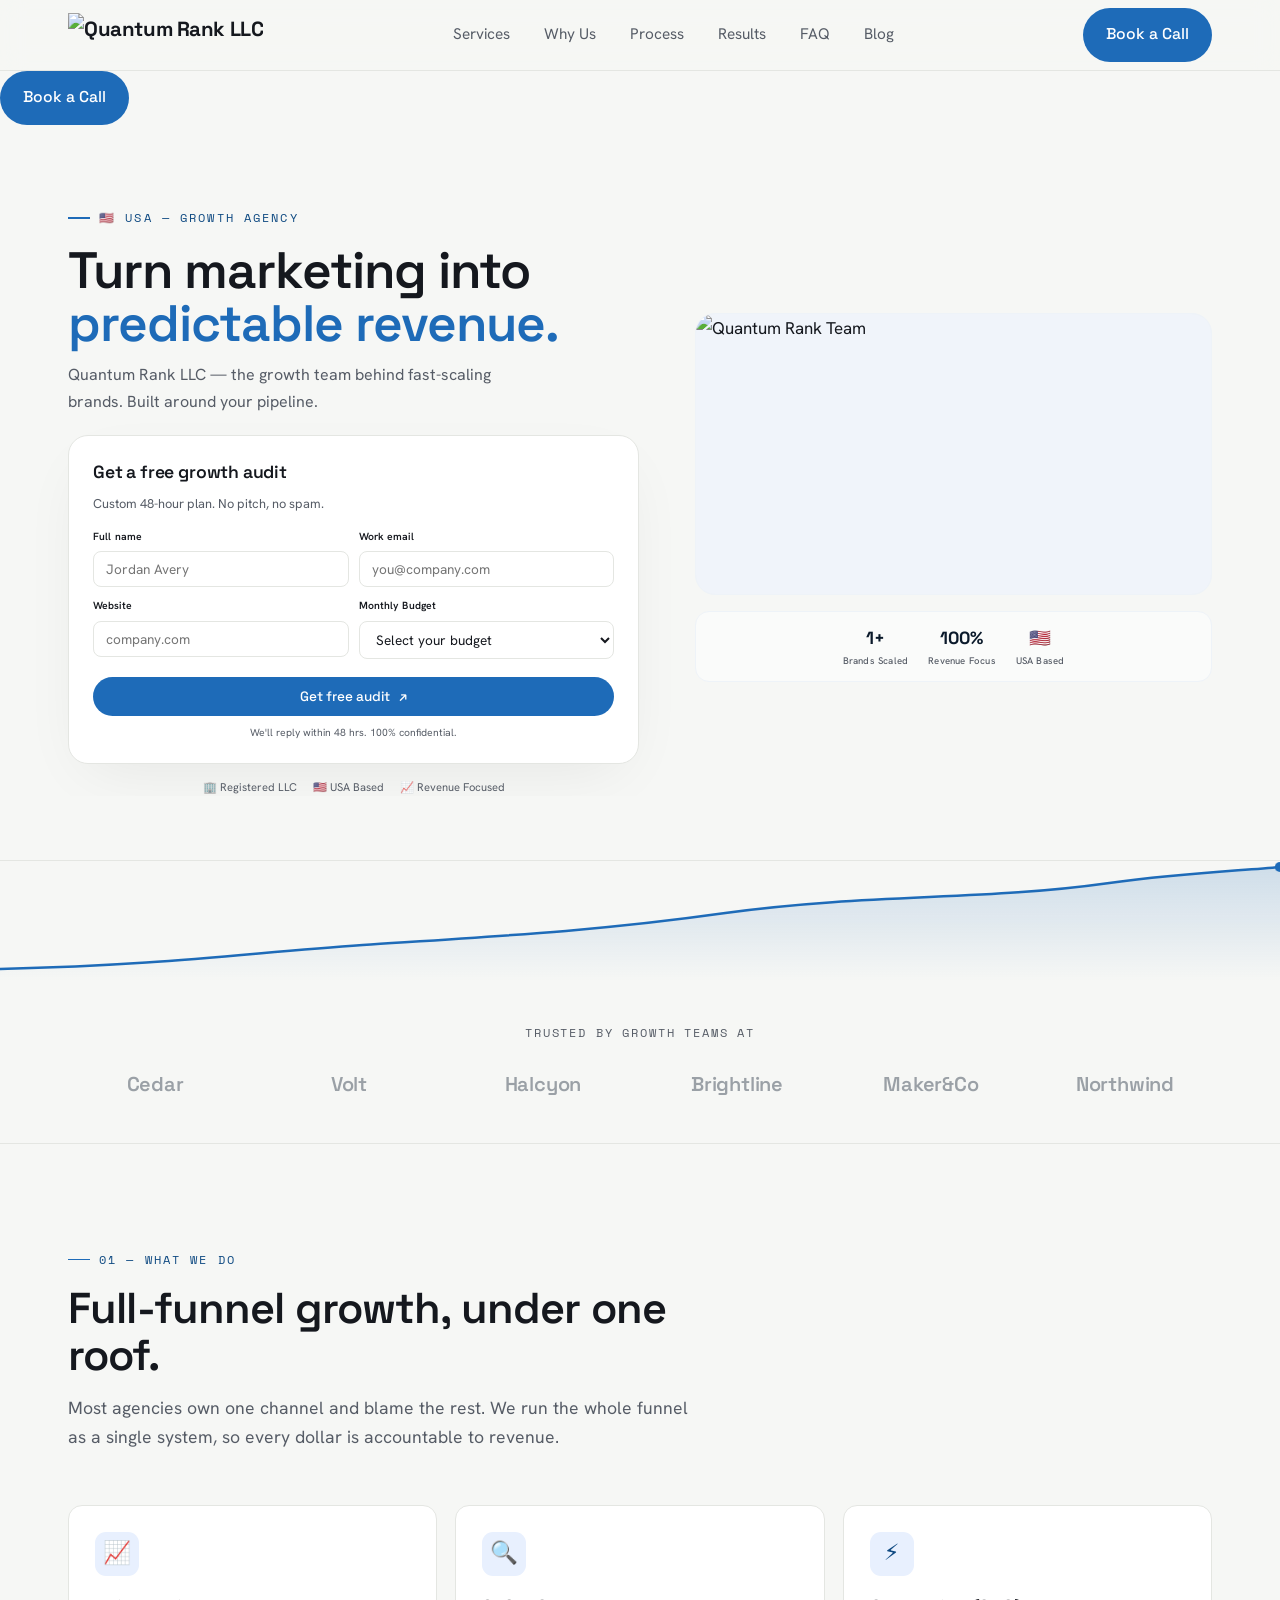
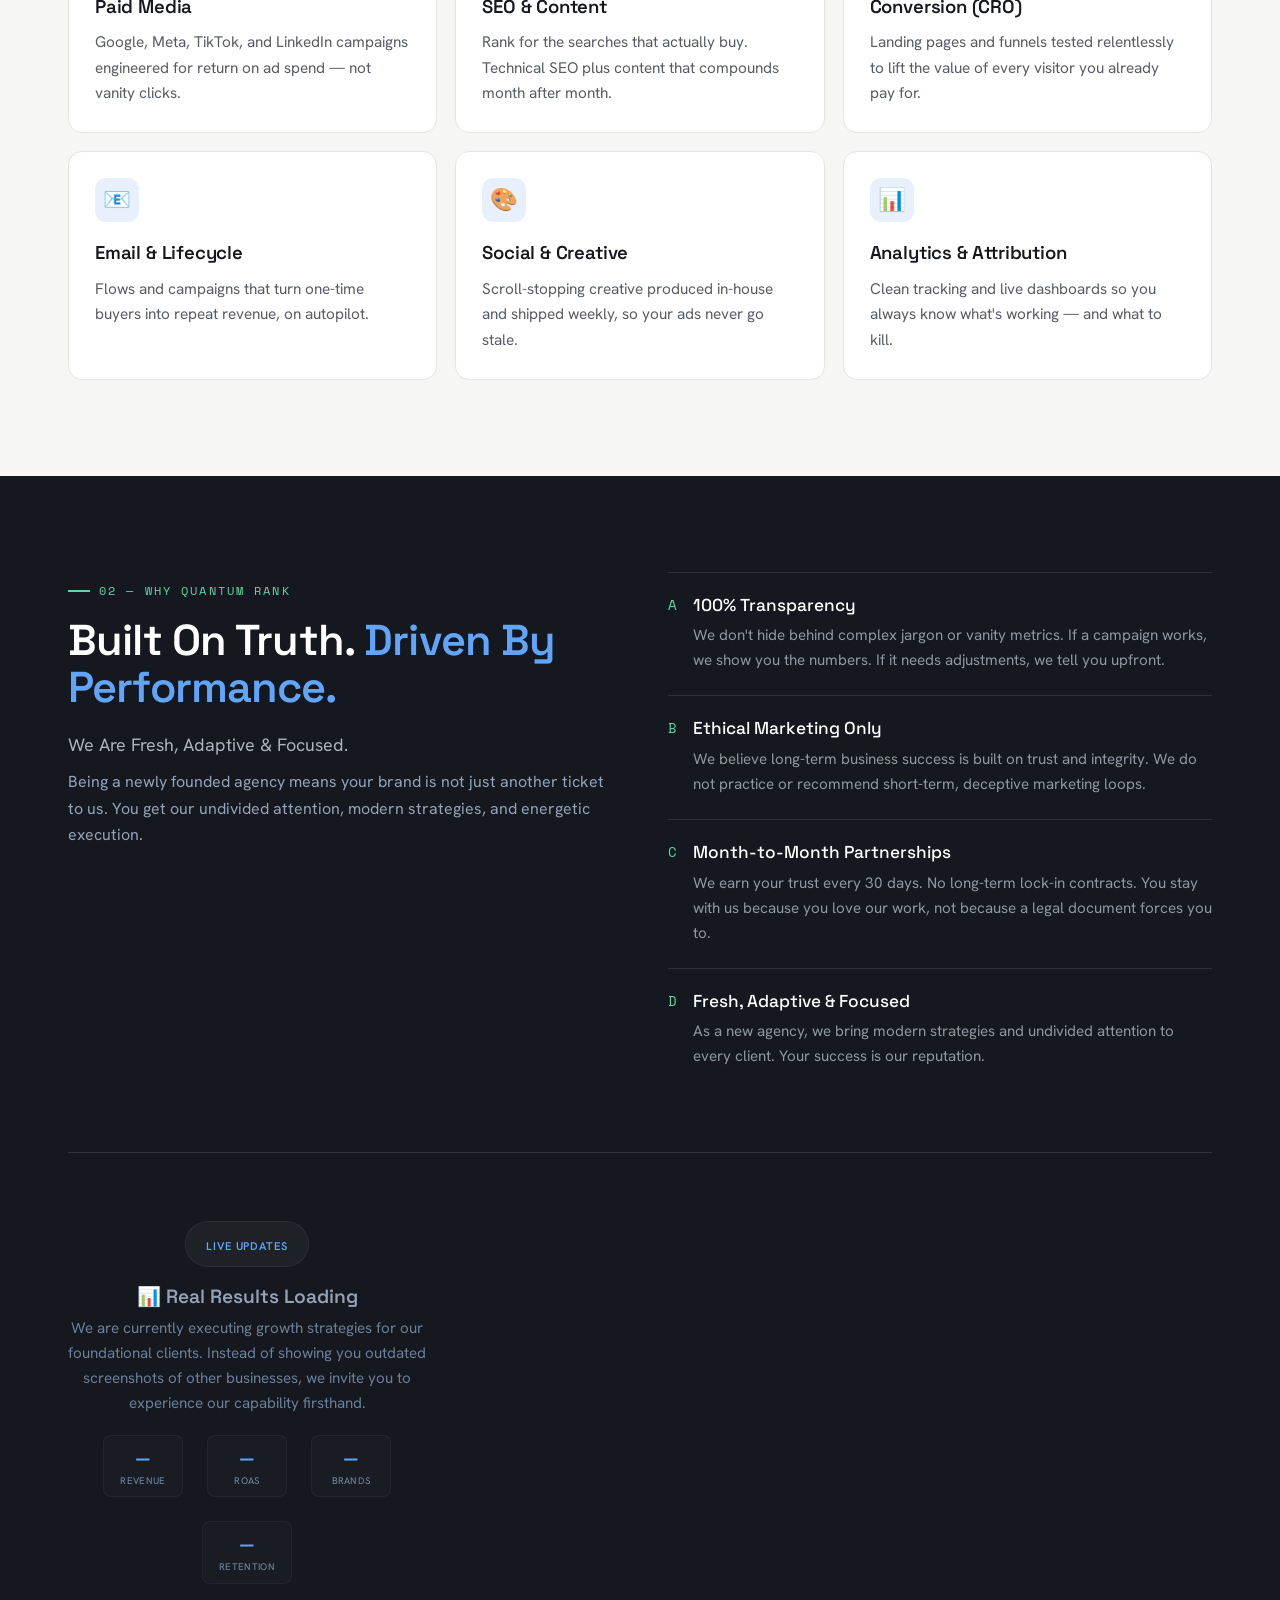
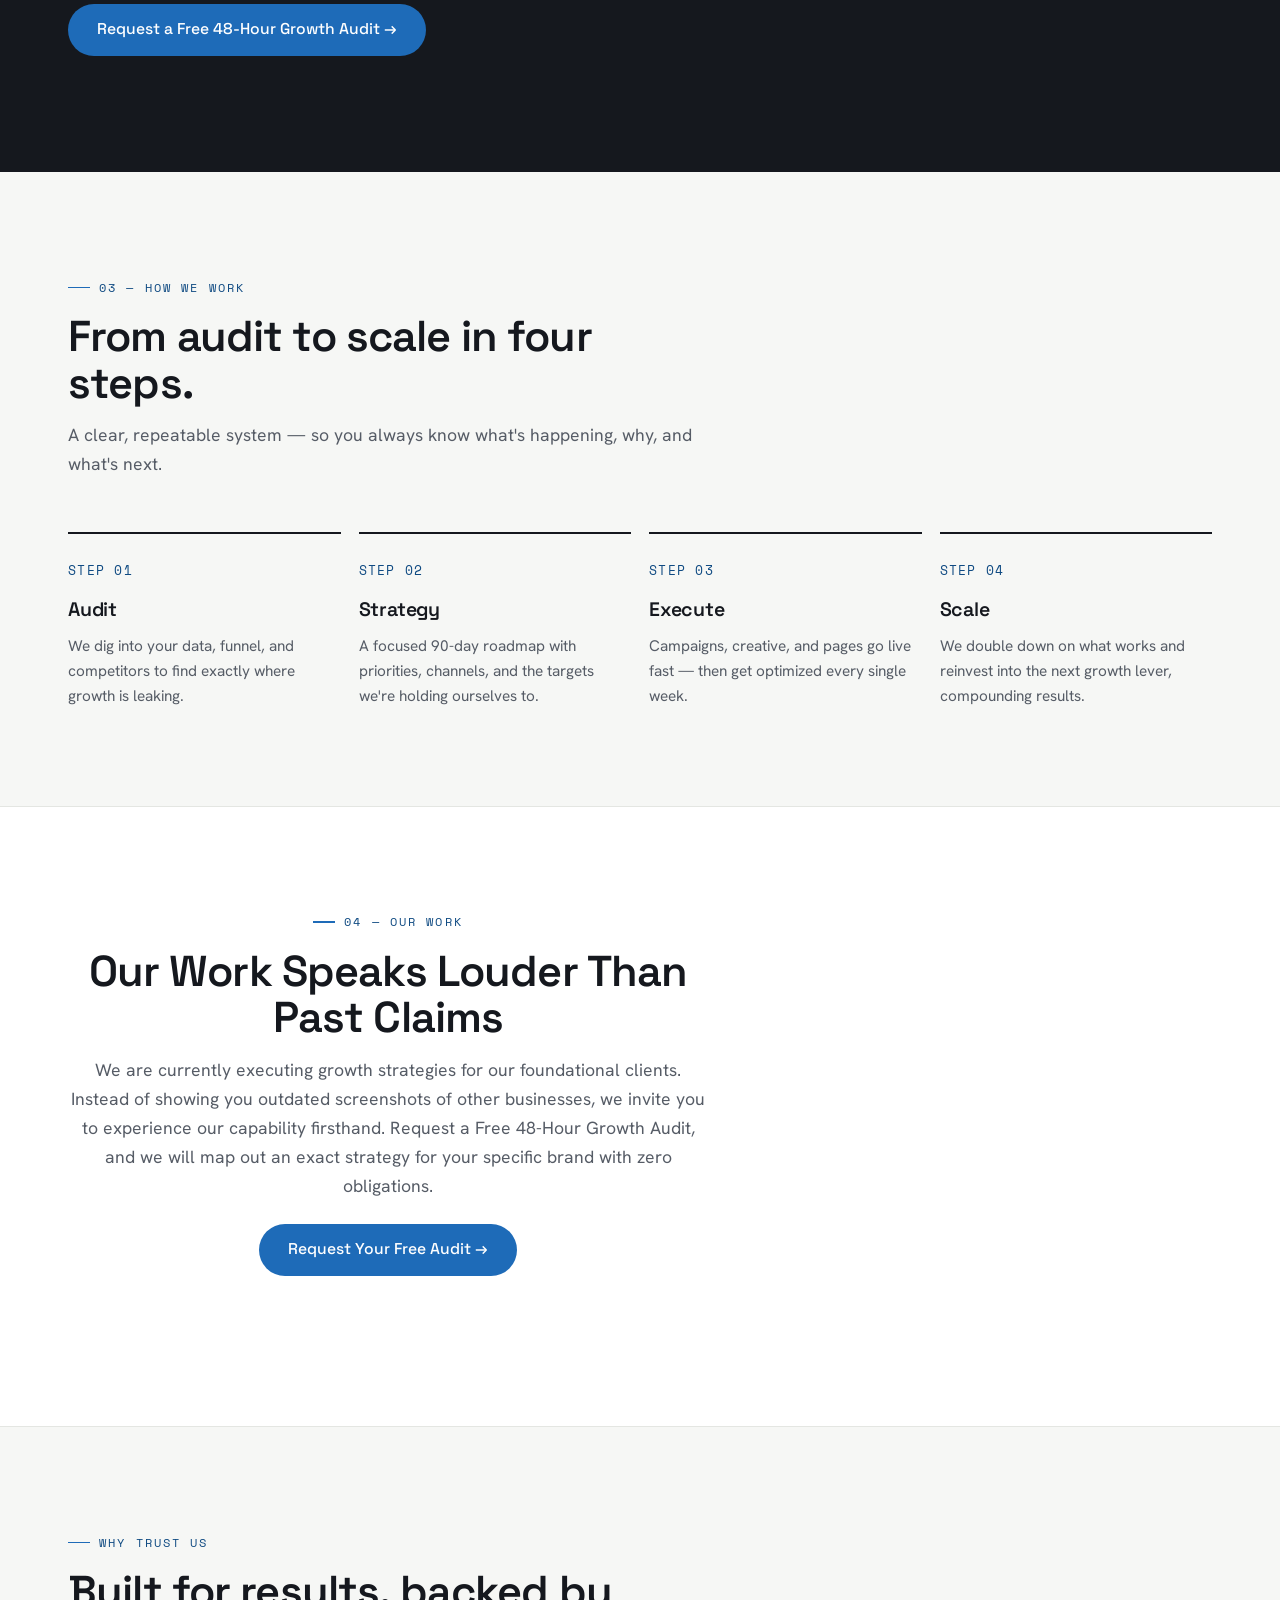
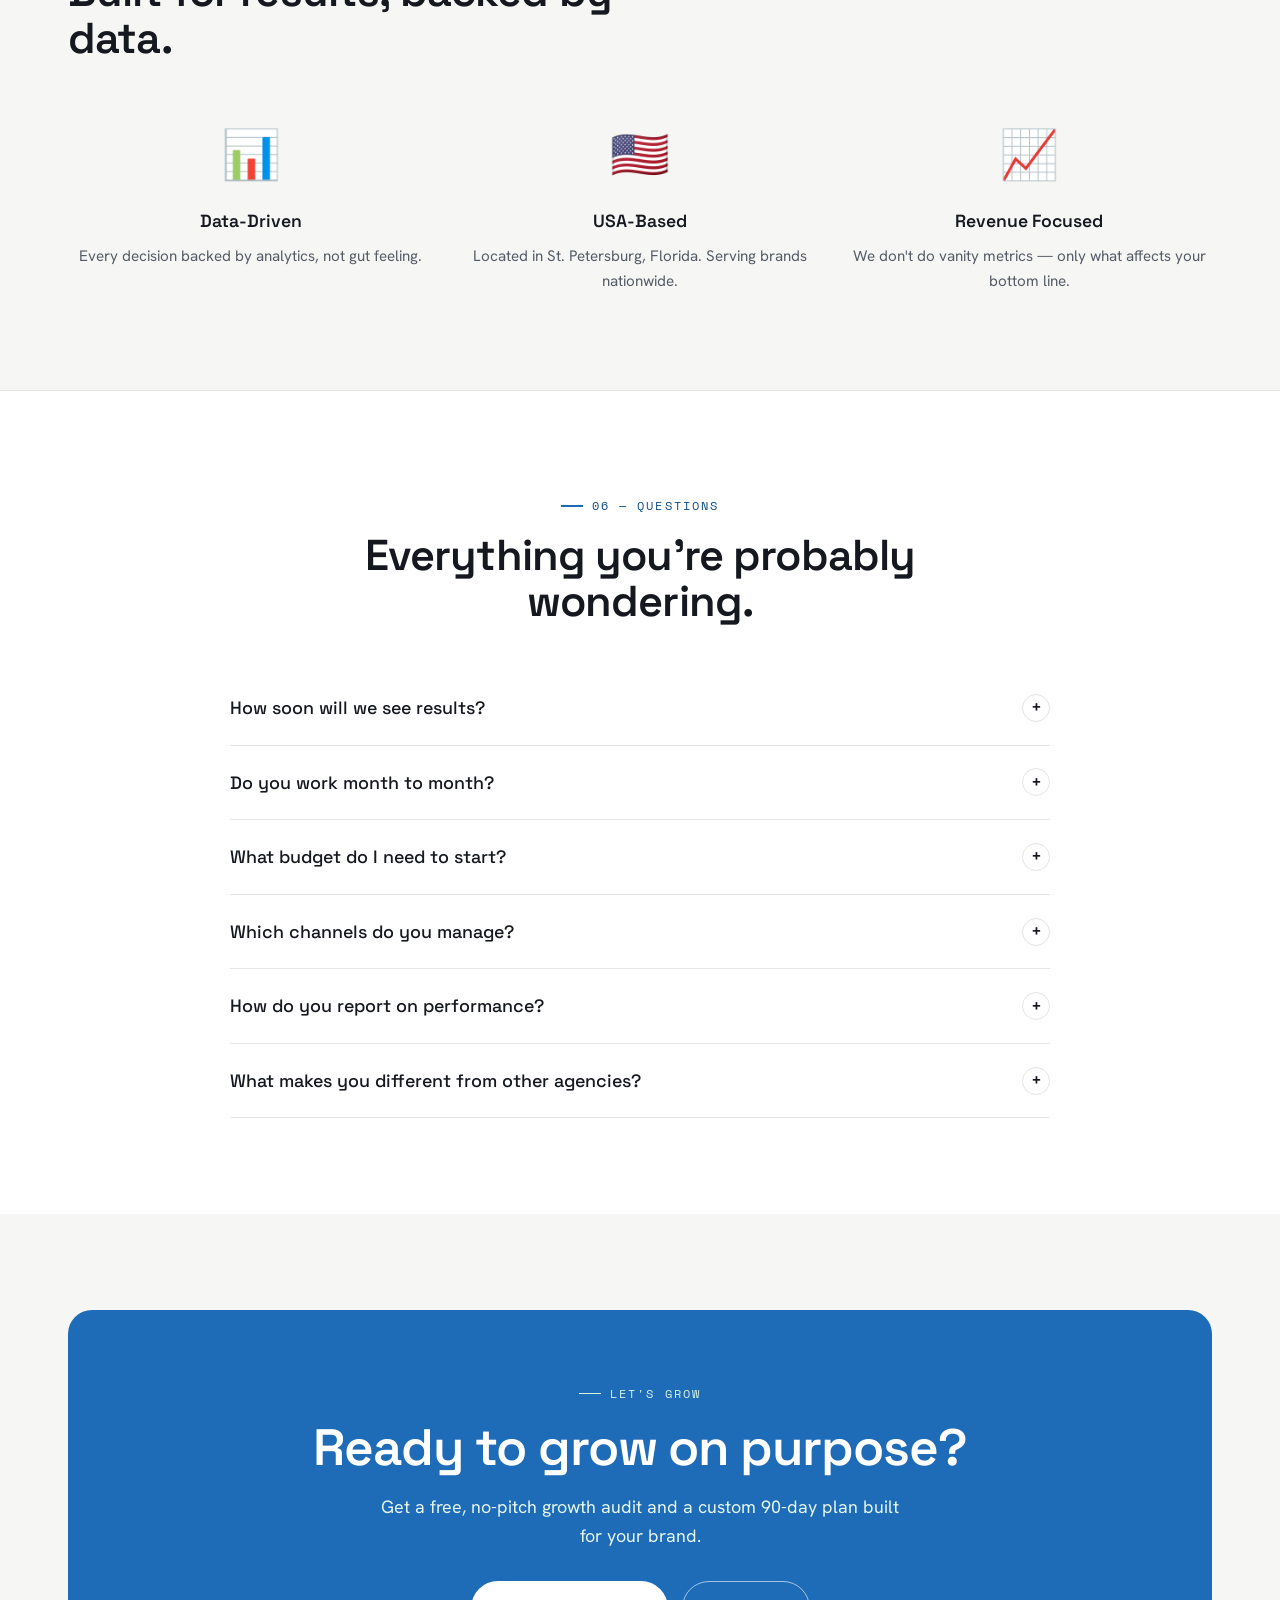
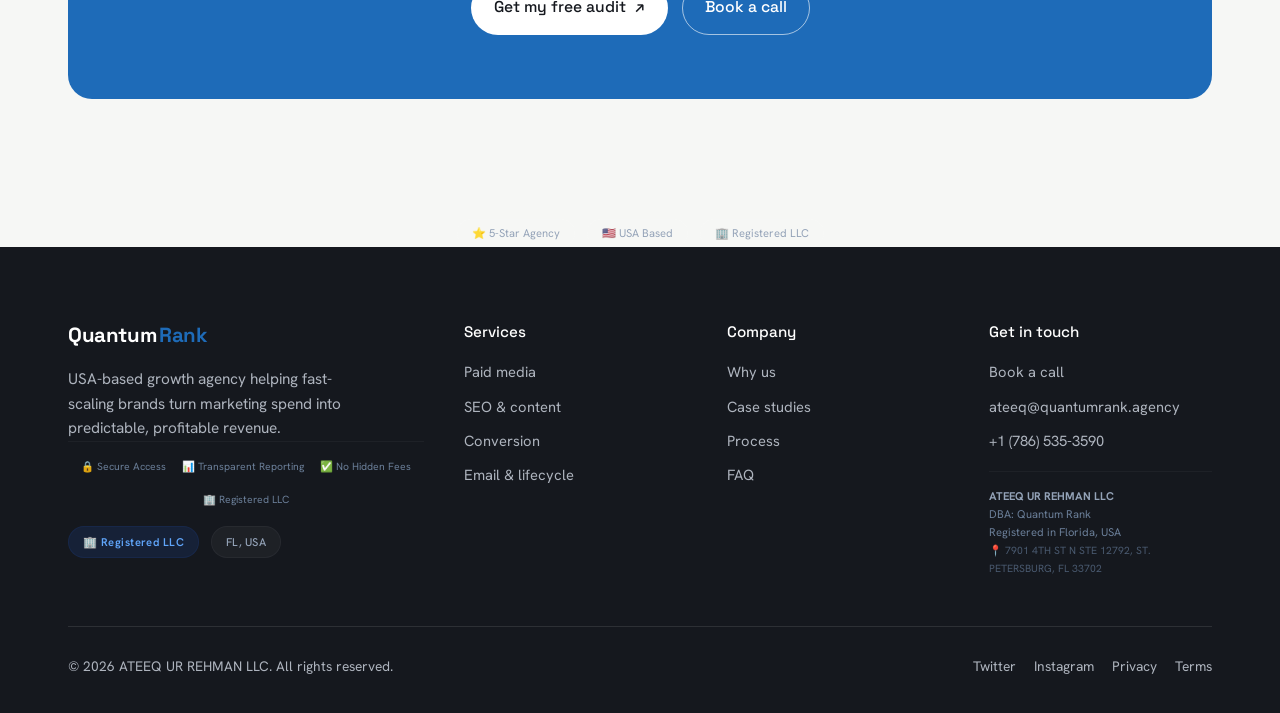
==== commit 8207e2bc: "Update print statement from 'Hello' to 'Goodbye'" ====
--- a/index.html
+++ b/index.html
@@ -4,6 +4,15 @@
     <meta charset="UTF-8" />
     <meta name="viewport" content="width=device-width, initial-scale=1.0" />
     <title>Why Choose Quantum Rank — USA Growth Agency | SEO, Paid Media, CRO</title>
+    <!-- Google tag (gtag.js) -->
+<script async src="https://www.googletagmanager.com/gtag/js?id=G-DPBM81DMME"></script>
+<script>
+  window.dataLayer = window.dataLayer || [];
+  function gtag(){dataLayer.push(arguments);}
+  gtag('js', new Date());
+
+  gtag('config', 'G-DPBM81DMME');
+</script>
     <meta name="description" content="Why Choose Quantum Rank? USA's top growth agency for SEO, Paid Media & CRO. Get a free growth audit & turn ad spend into predictable revenue." />
     <meta property="og:title" content="Quantum Rank LLC — USA Growth Agency" />
     <meta property="og:description" content="We help brands turn ad spend into revenue. Free growth audit available." />
@@ -21,17 +30,26 @@
 <body>
 
     <!-- ============ NAVBAR ============ -->
-    <header class="nav">
-        <div class="wrap nav-inner">
-            <a class="brand" href="#top">Quantum<span class="tick">Rank</span></a>
-            <nav class="nav-links" id="navLinks">
-                <a href="#services">Services</a>
-                <a href="#why">Why Us</a>
-                <a href="#process">Process</a>
-                <a href="#work">Results</a>
-                <a href="#faq">FAQ</a>
-                <a href="blog.html">Blog</a>
-            </nav>
+    <!-- ============ NAVBAR ============ -->
+<header class="nav">
+    <div class="wrap nav-inner">
+        <a class="brand" href="#top">
+            <img src="logo.png.png" alt="Quantum Rank LLC" style="height: 45px; width: auto;" />
+        </a>
+        <nav class="nav-links" id="navLinks">
+            <a href="#services">Services</a>
+            <a href="#why">Why Us</a>
+            <a href="#process">Process</a>
+            <a href="#work">Results</a>
+            <a href="#faq">FAQ</a>
+            <a href="blog.html">Blog</a>
+        </nav>
+        <div class="nav-cta">
+            <a href="#contact" class="btn btn-primary">Book a Call</a>
+            <button class="menu-btn" id="menuBtn" aria-label="Toggle menu">☰</button>
+        </div>
+    </div>
+</header>
             <div class="nav-cta">
                 <a href="#contact" class="btn btn-primary">Book a Call</a>
                 <button class="menu-btn" id="menuBtn" aria-label="Toggle menu">☰</button>
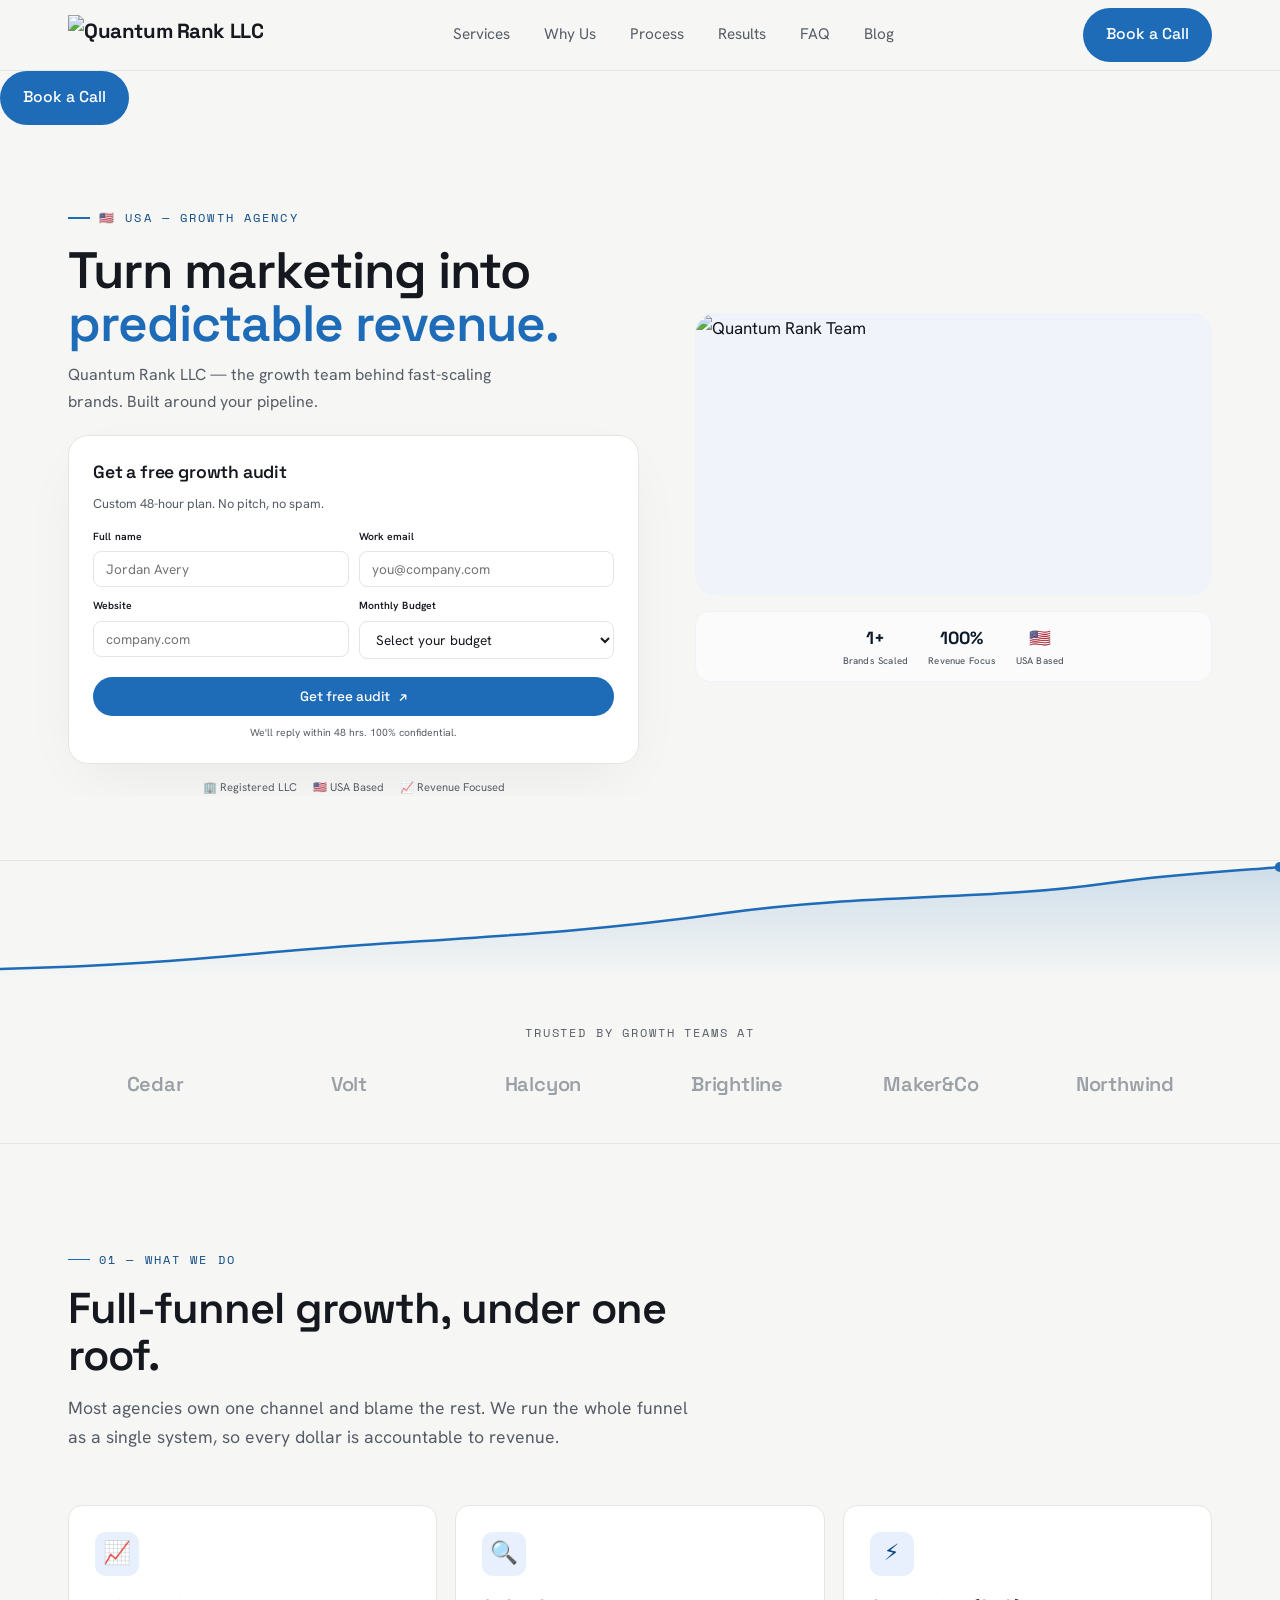
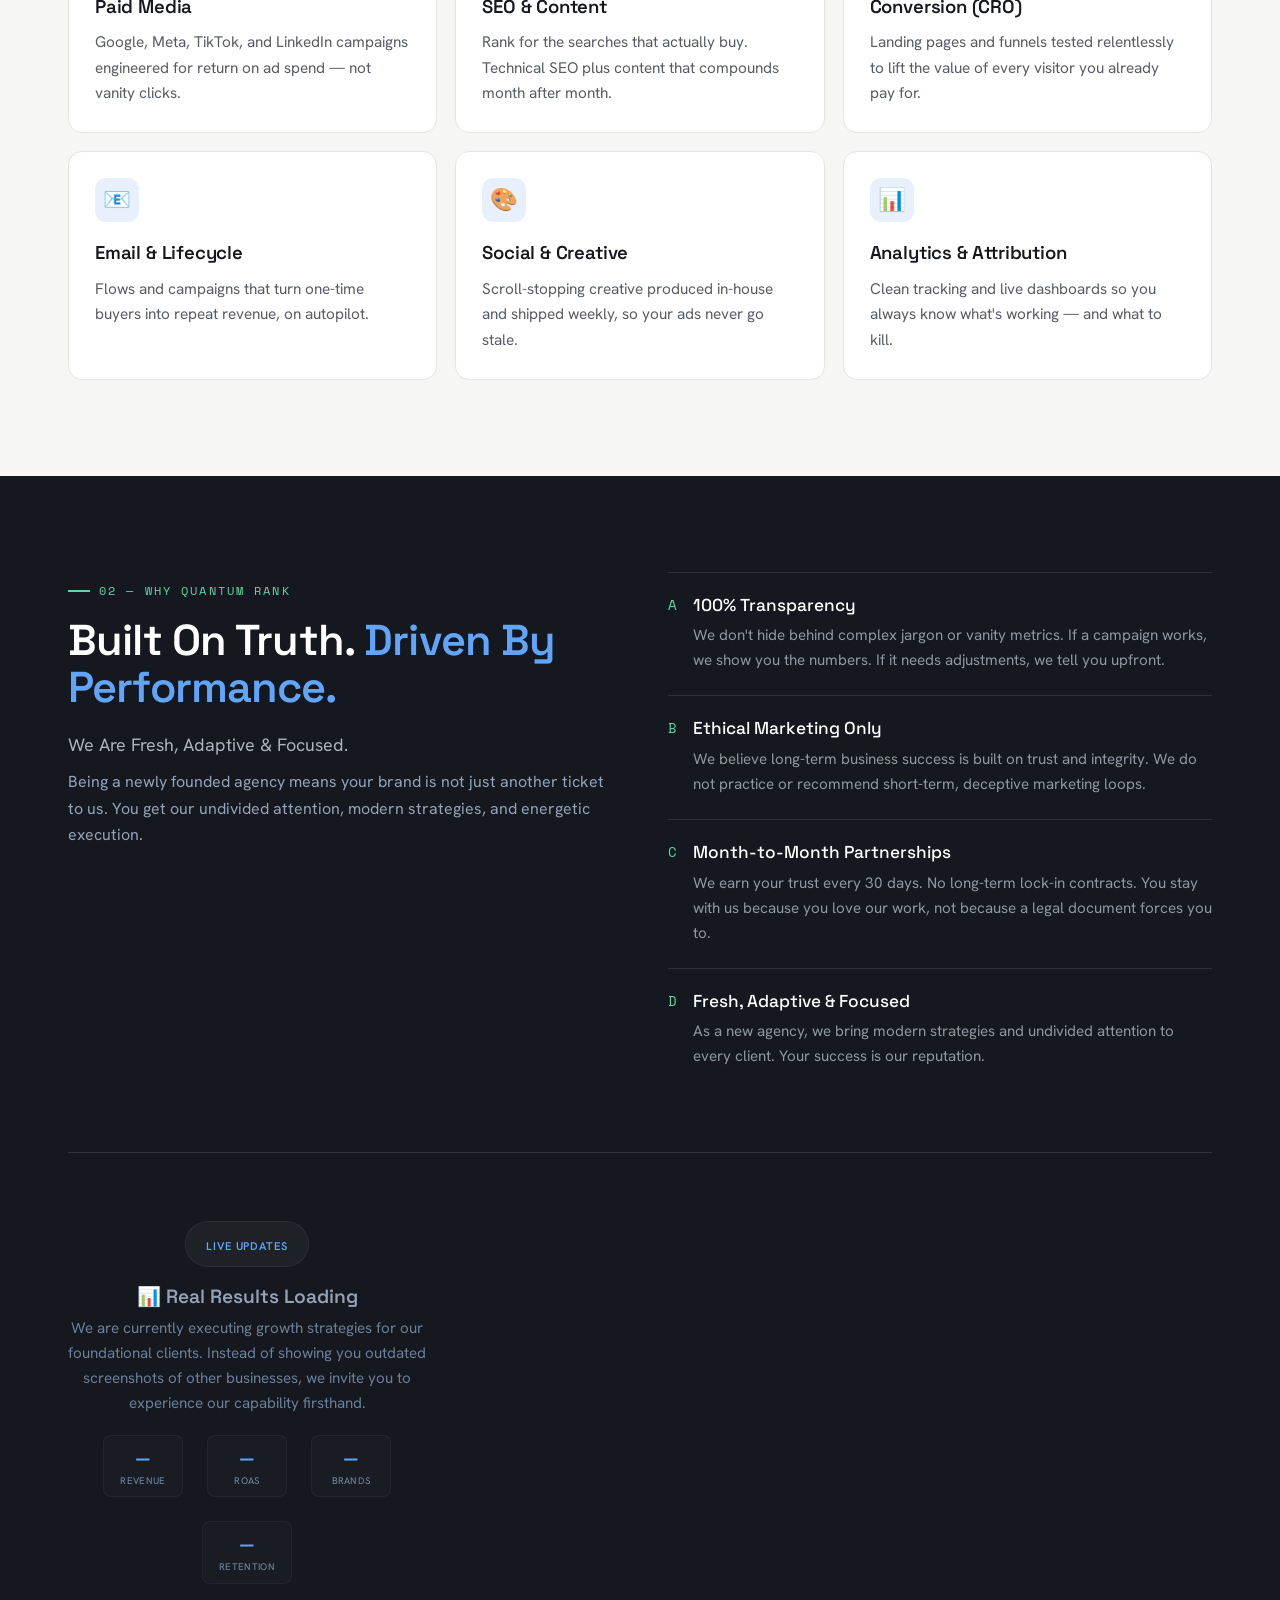
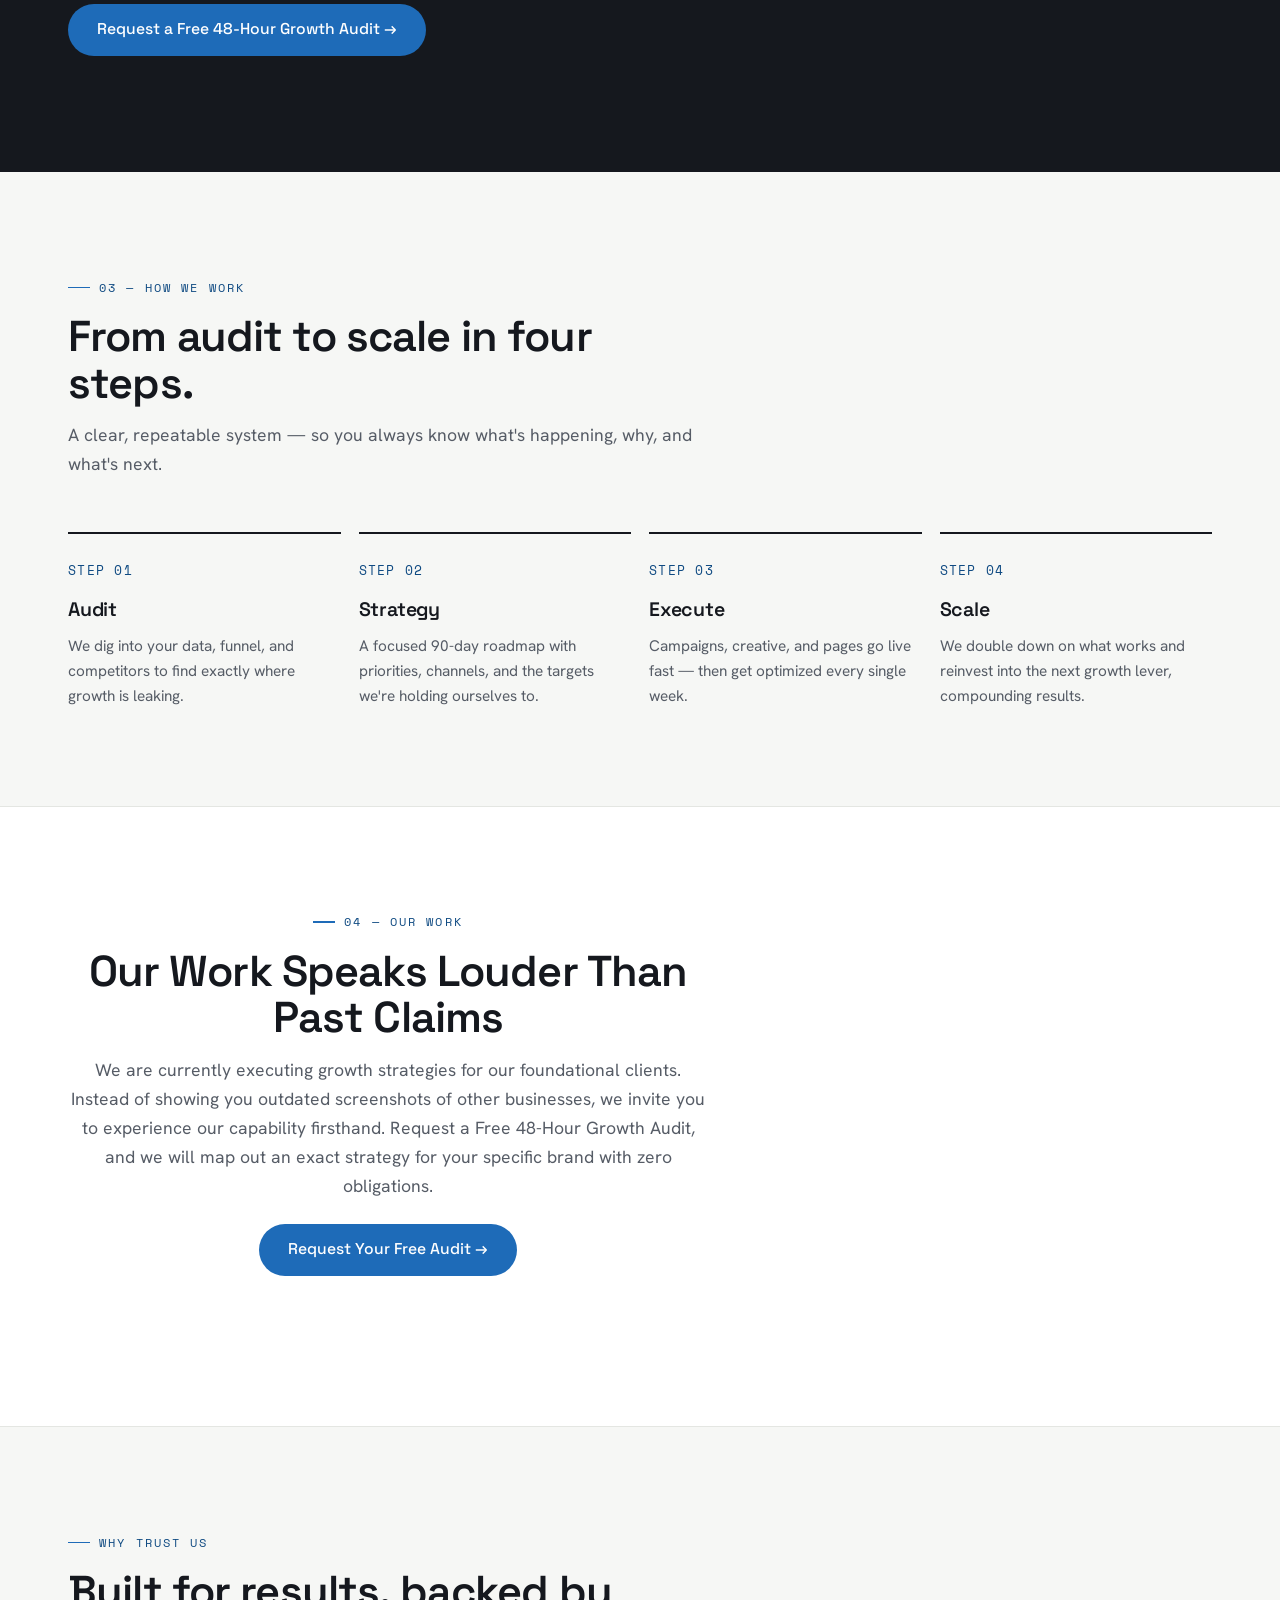
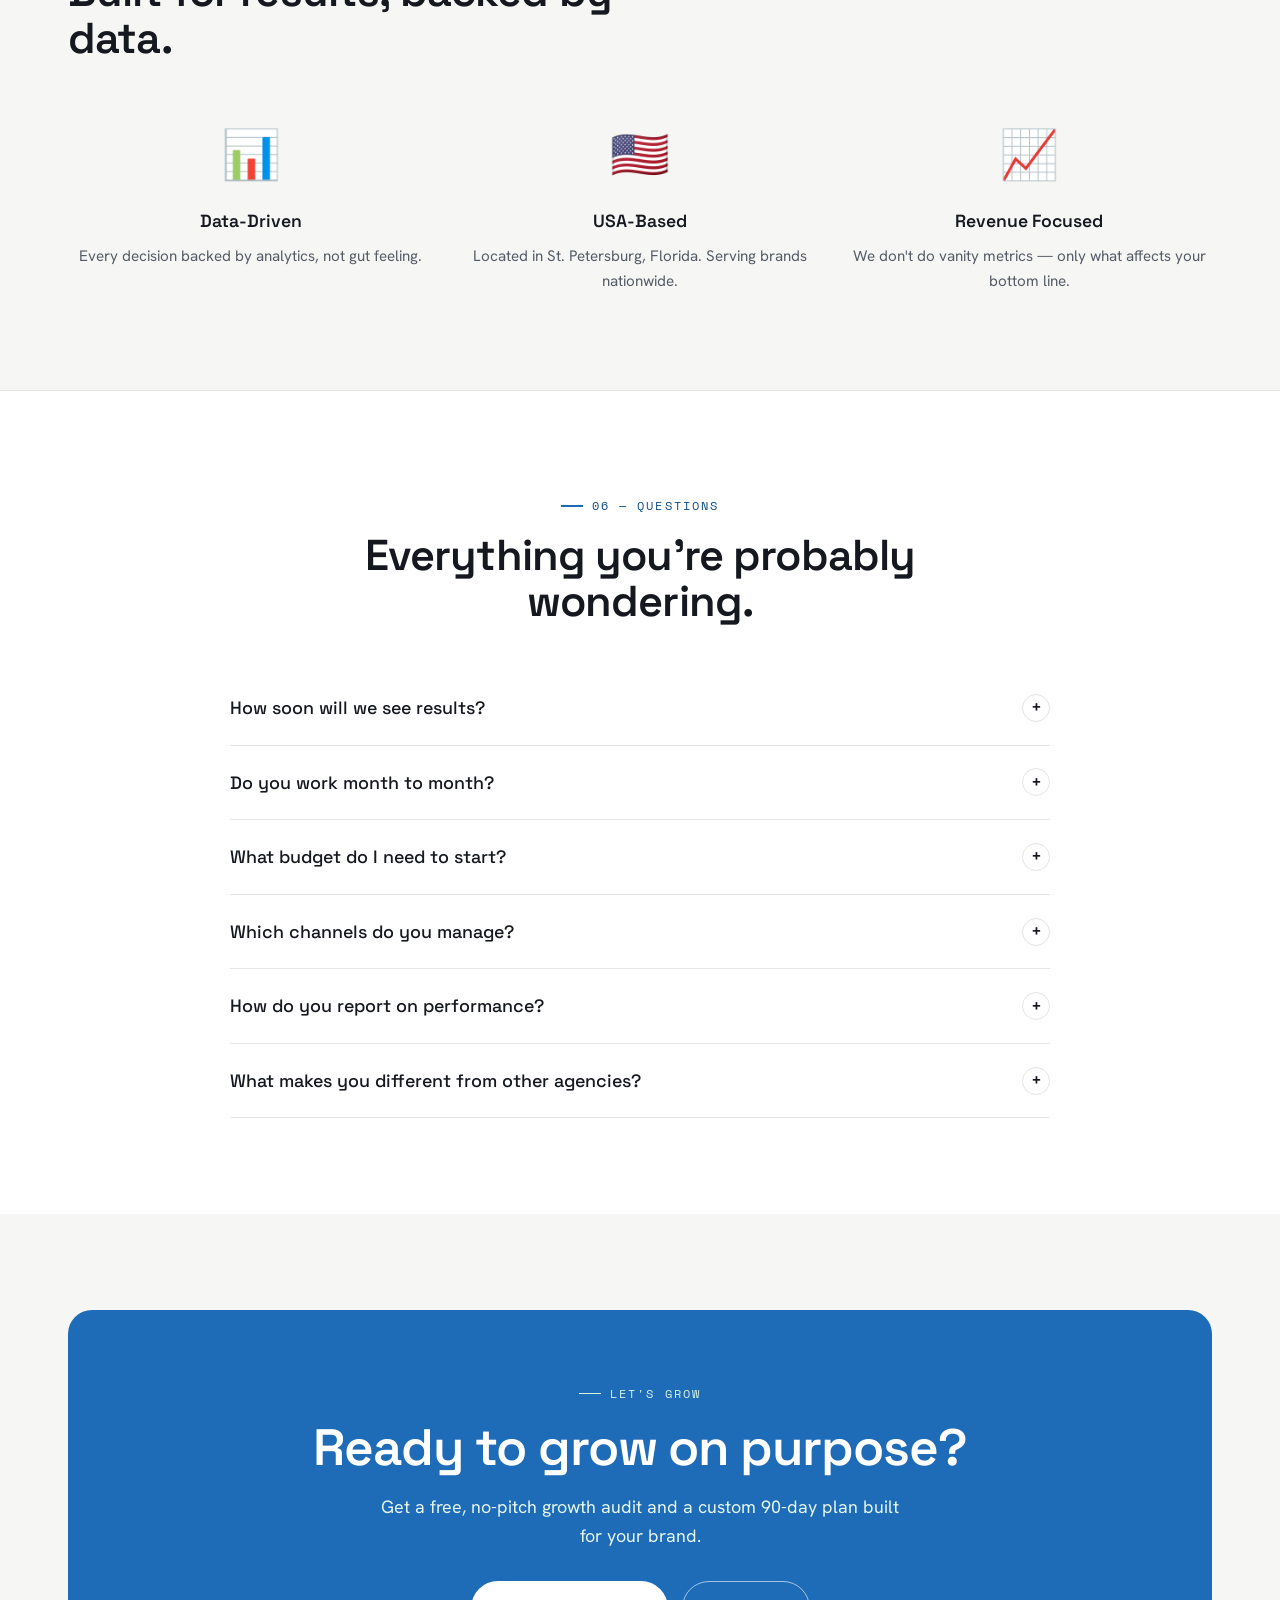
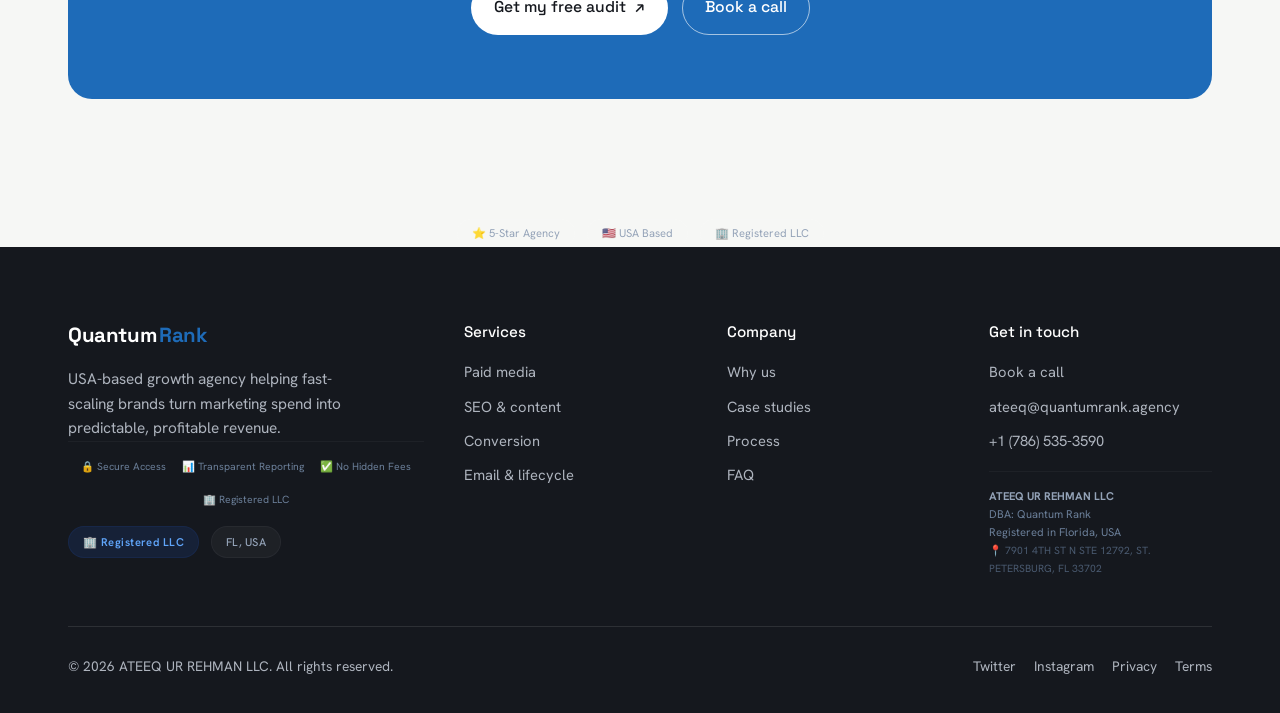
==== commit ee520b3b: "Update print statement from 'Hello' to 'Goodbye'" ====
--- a/index.html
+++ b/index.html
@@ -34,7 +34,7 @@
 <header class="nav">
     <div class="wrap nav-inner">
         <a class="brand" href="#top">
-            <img src="logo.png.png" alt="Quantum Rank LLC" style="height: 45px; width: auto;" />
+            <img src="image/logo.png" alt="Quantum Rank LLC" style="height: 40px; width: auto; background: transparent;" />
         </a>
         <nav class="nav-links" id="navLinks">
             <a href="#services">Services</a>
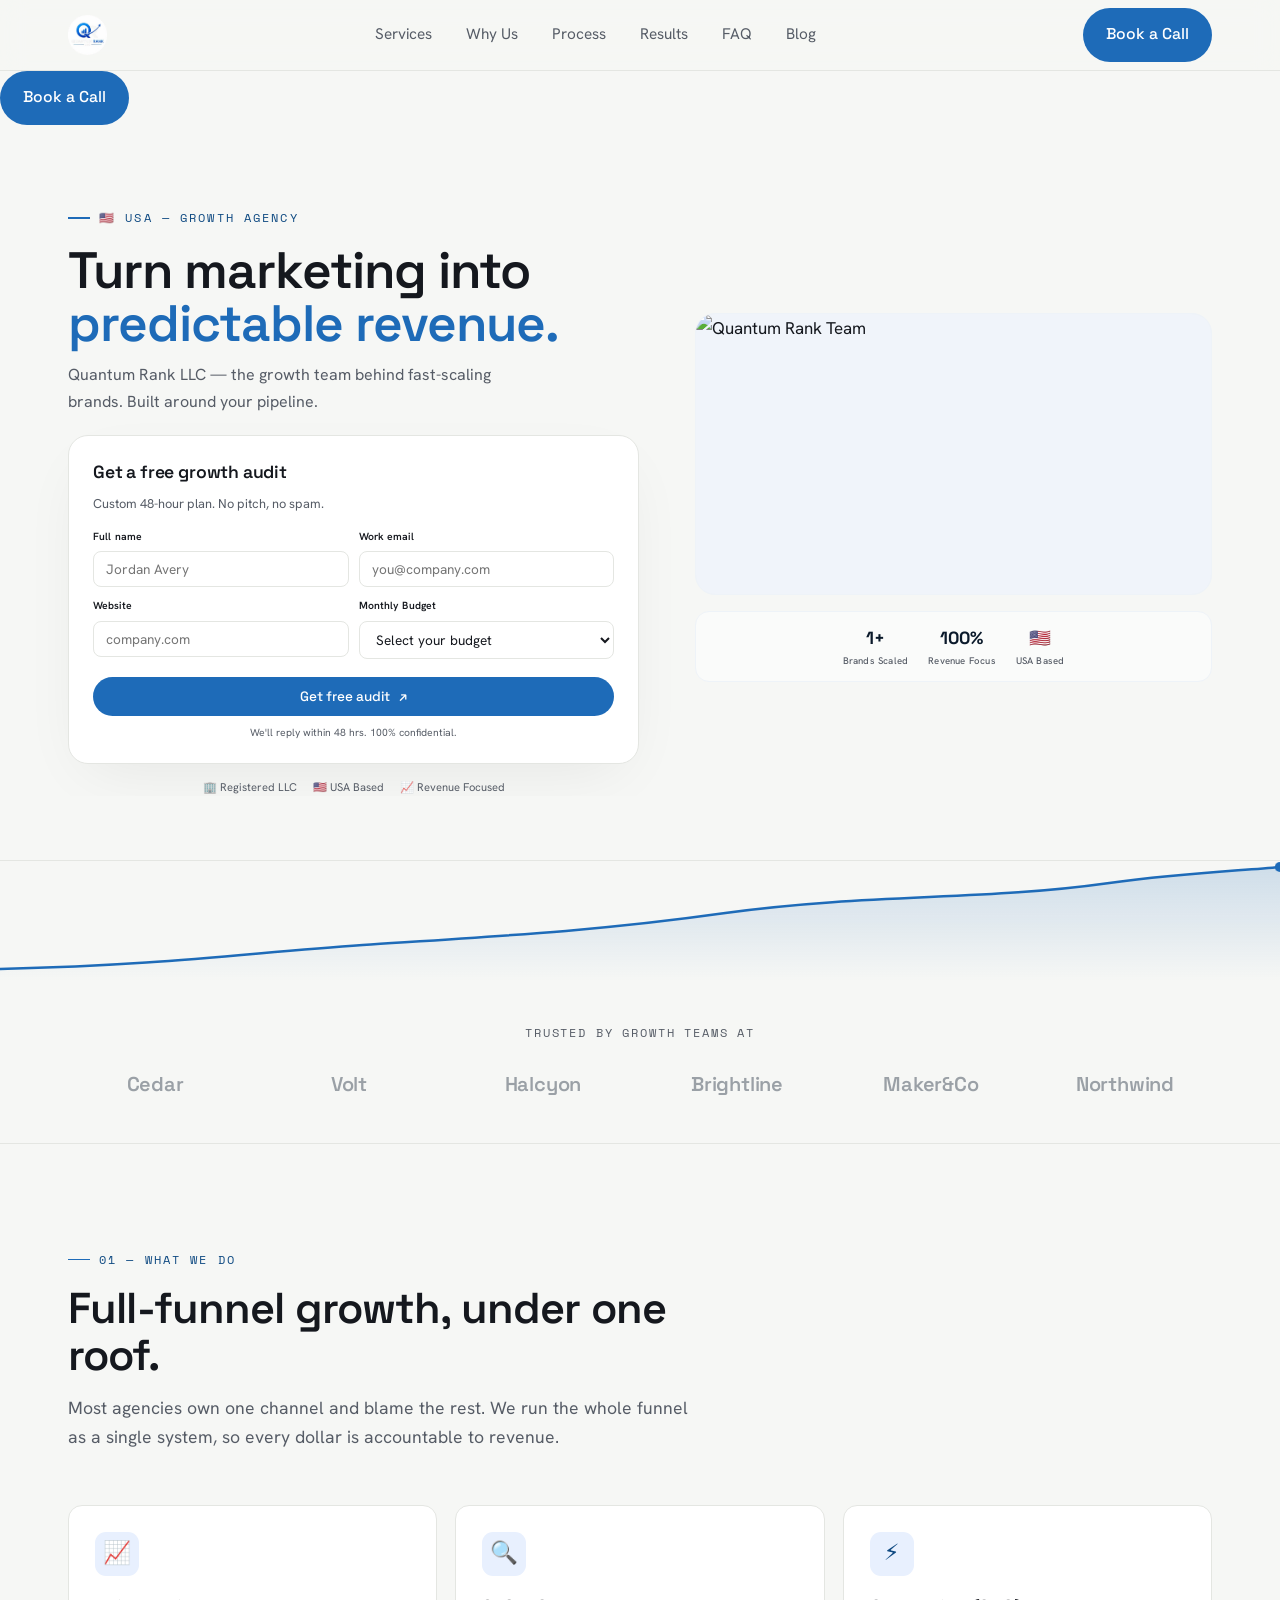
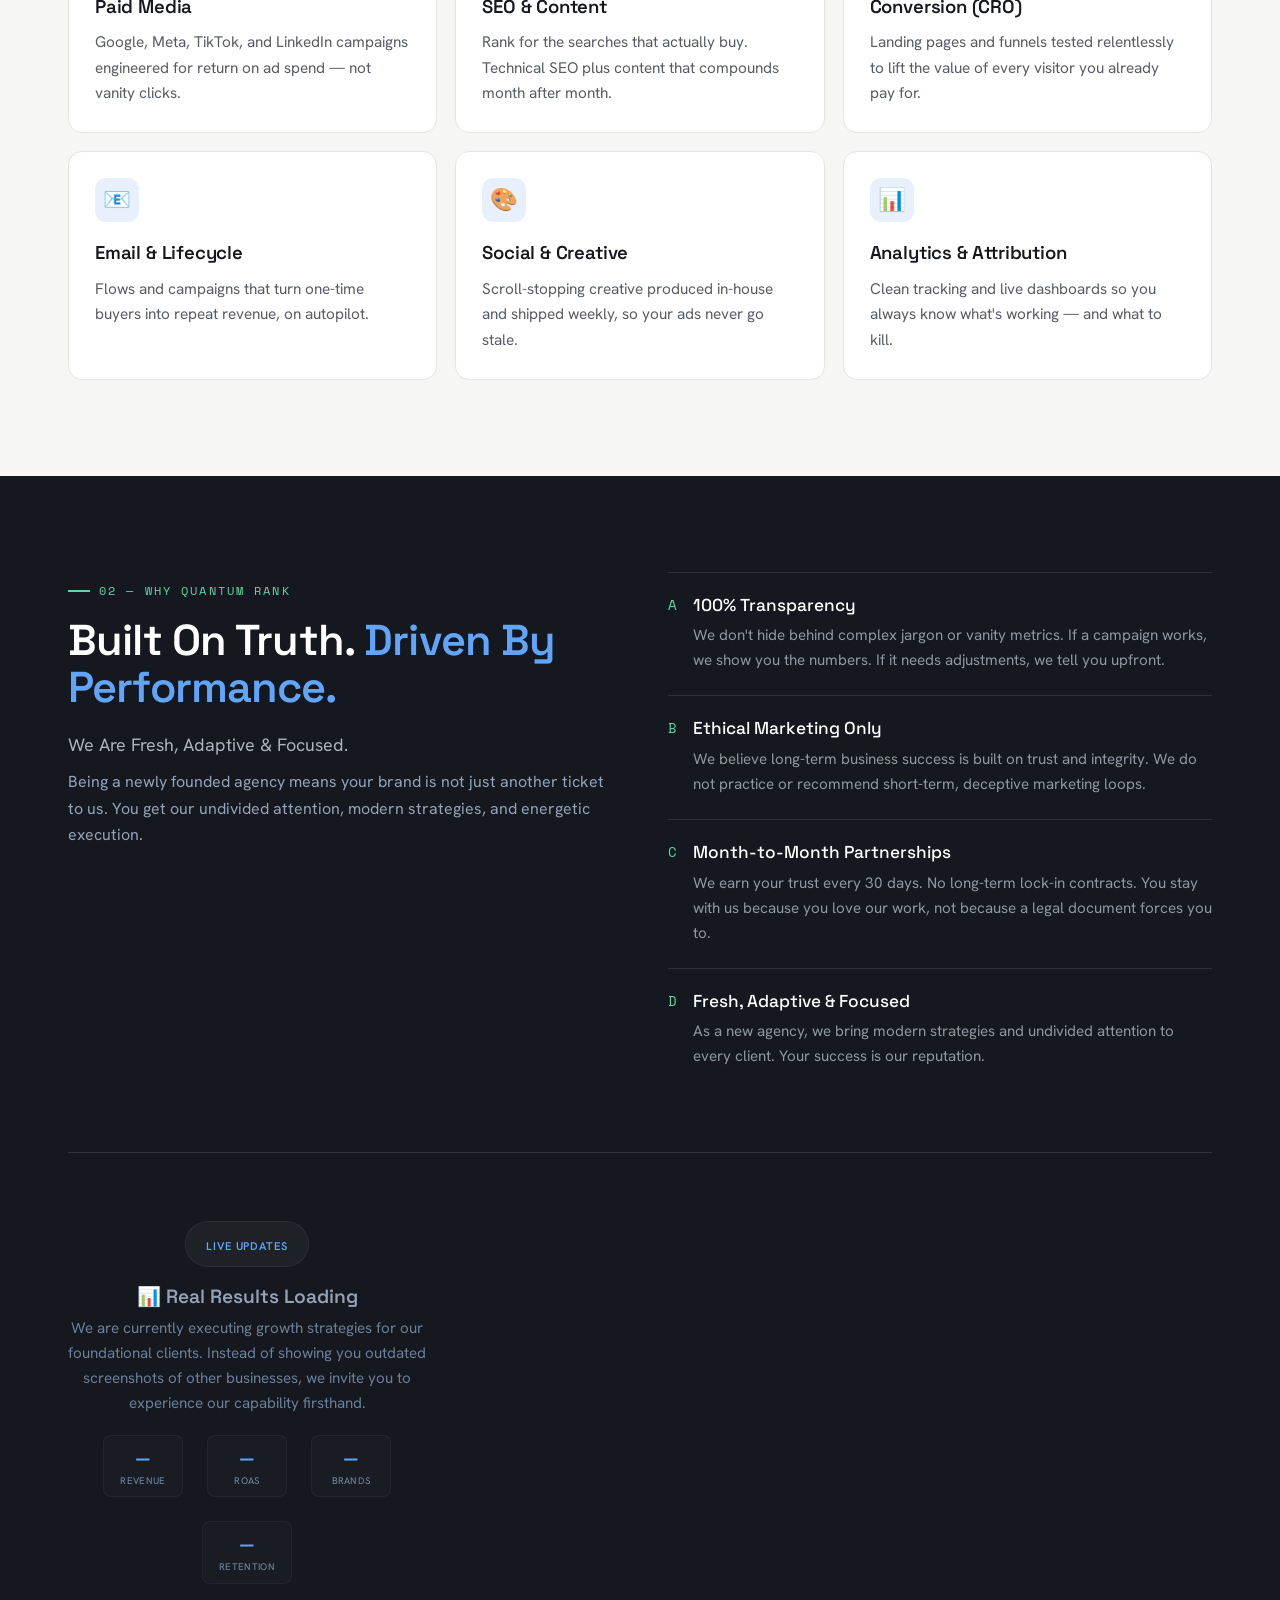
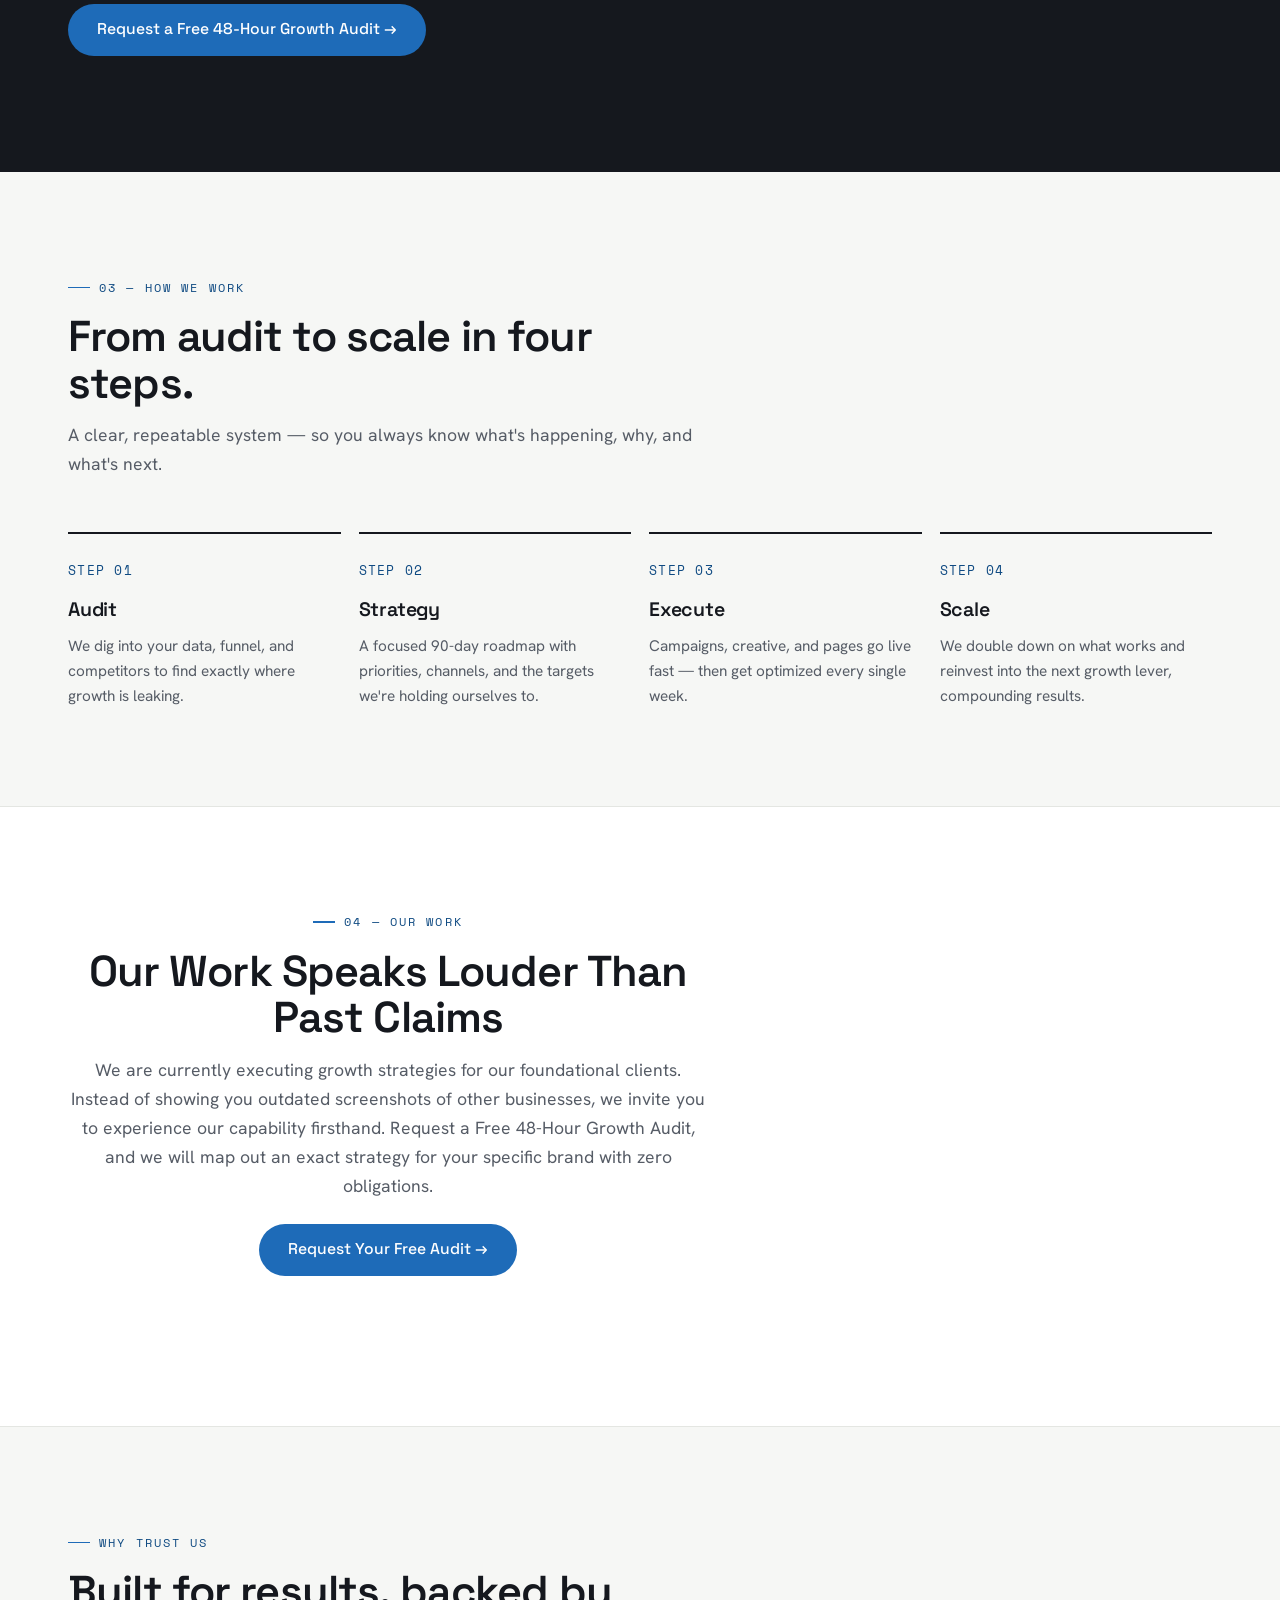
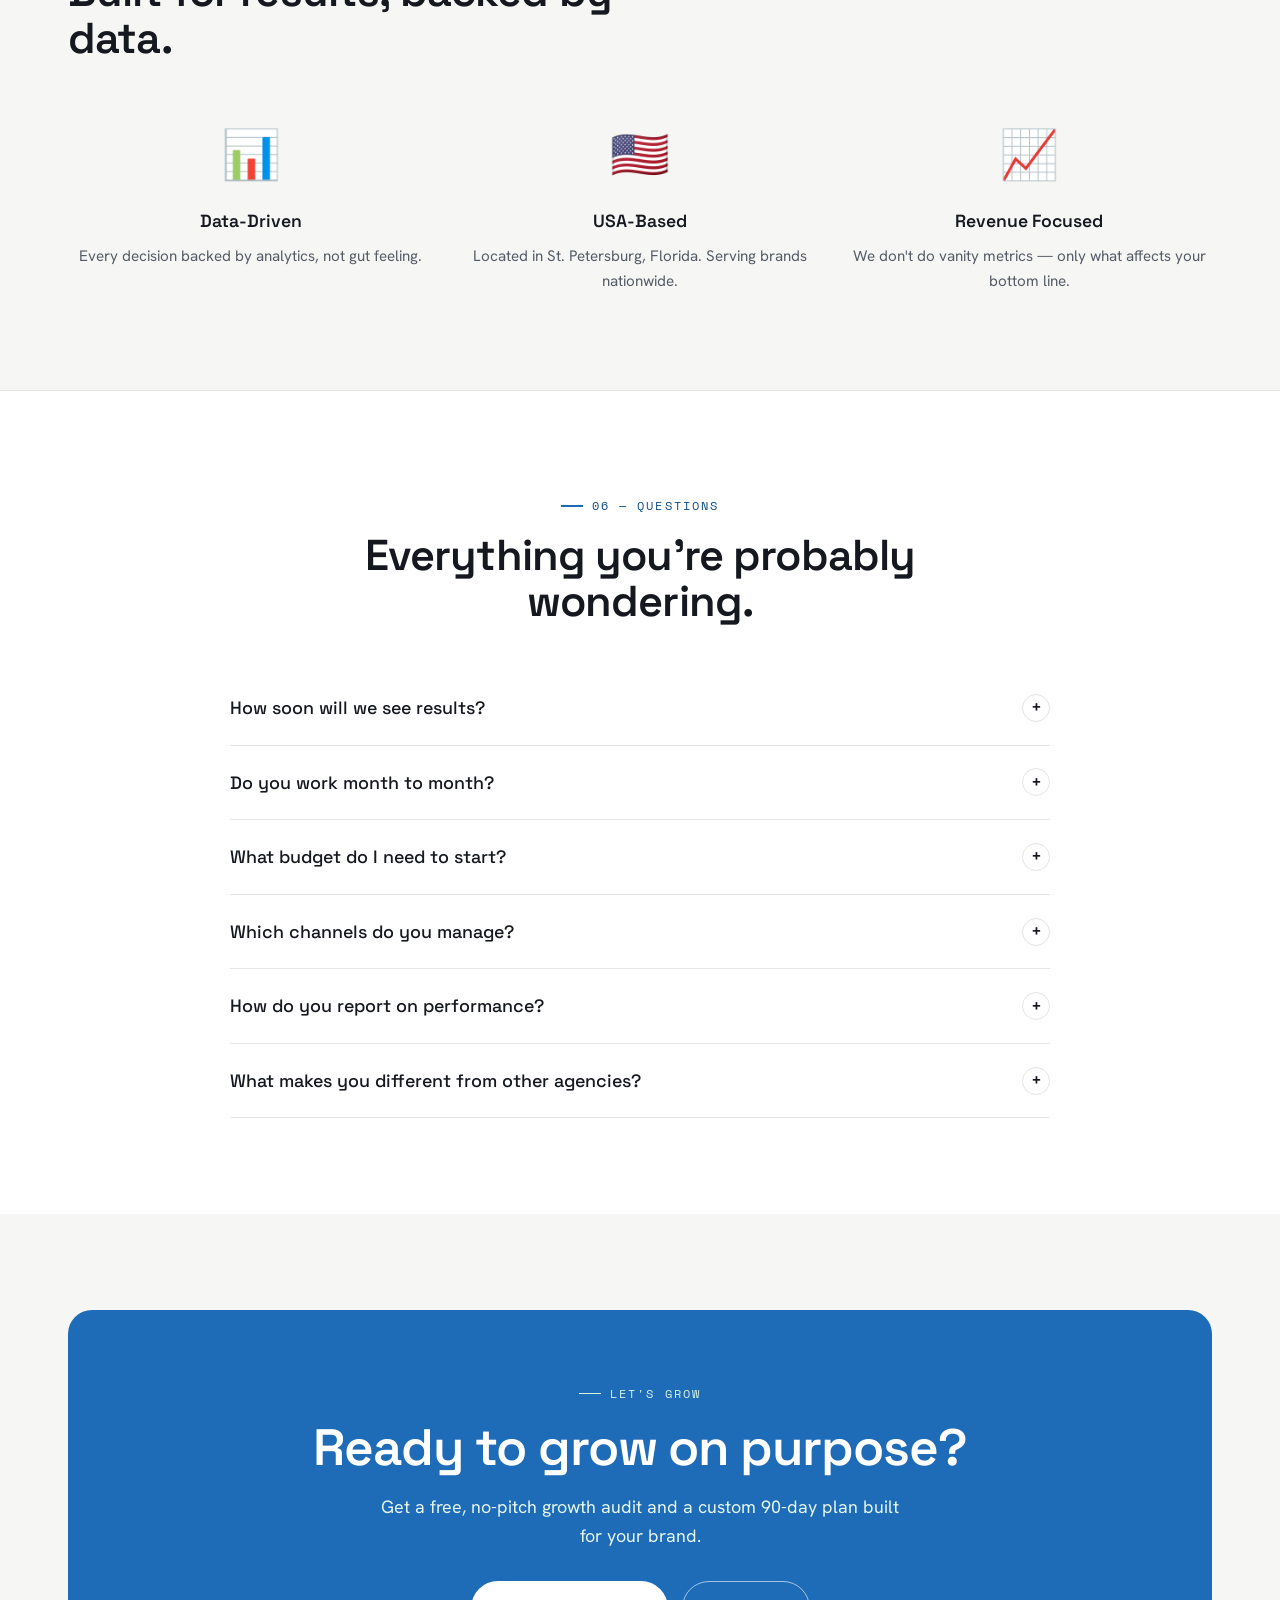
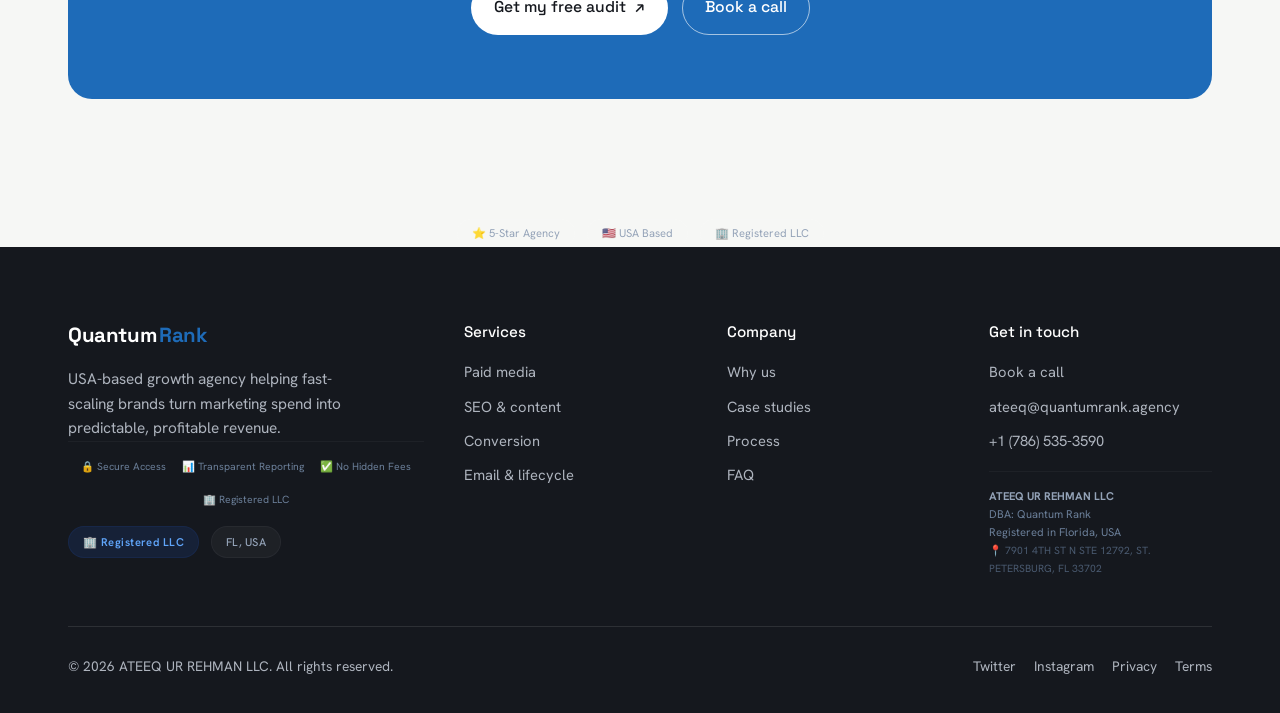
==== commit 81a847b6: "Update index.html" ====
--- a/index.html
+++ b/index.html
@@ -34,7 +34,7 @@
 <header class="nav">
     <div class="wrap nav-inner">
         <a class="brand" href="#top">
-            <img src="image/logo.png" alt="Quantum Rank LLC" style="height: 40px; width: auto; background: transparent;" />
+            <img src="logo.png.png" alt="Quantum Rank LLC" style="height: 40px; width: auto; background: transparent;" />
         </a>
         <nav class="nav-links" id="navLinks">
             <a href="#services">Services</a>
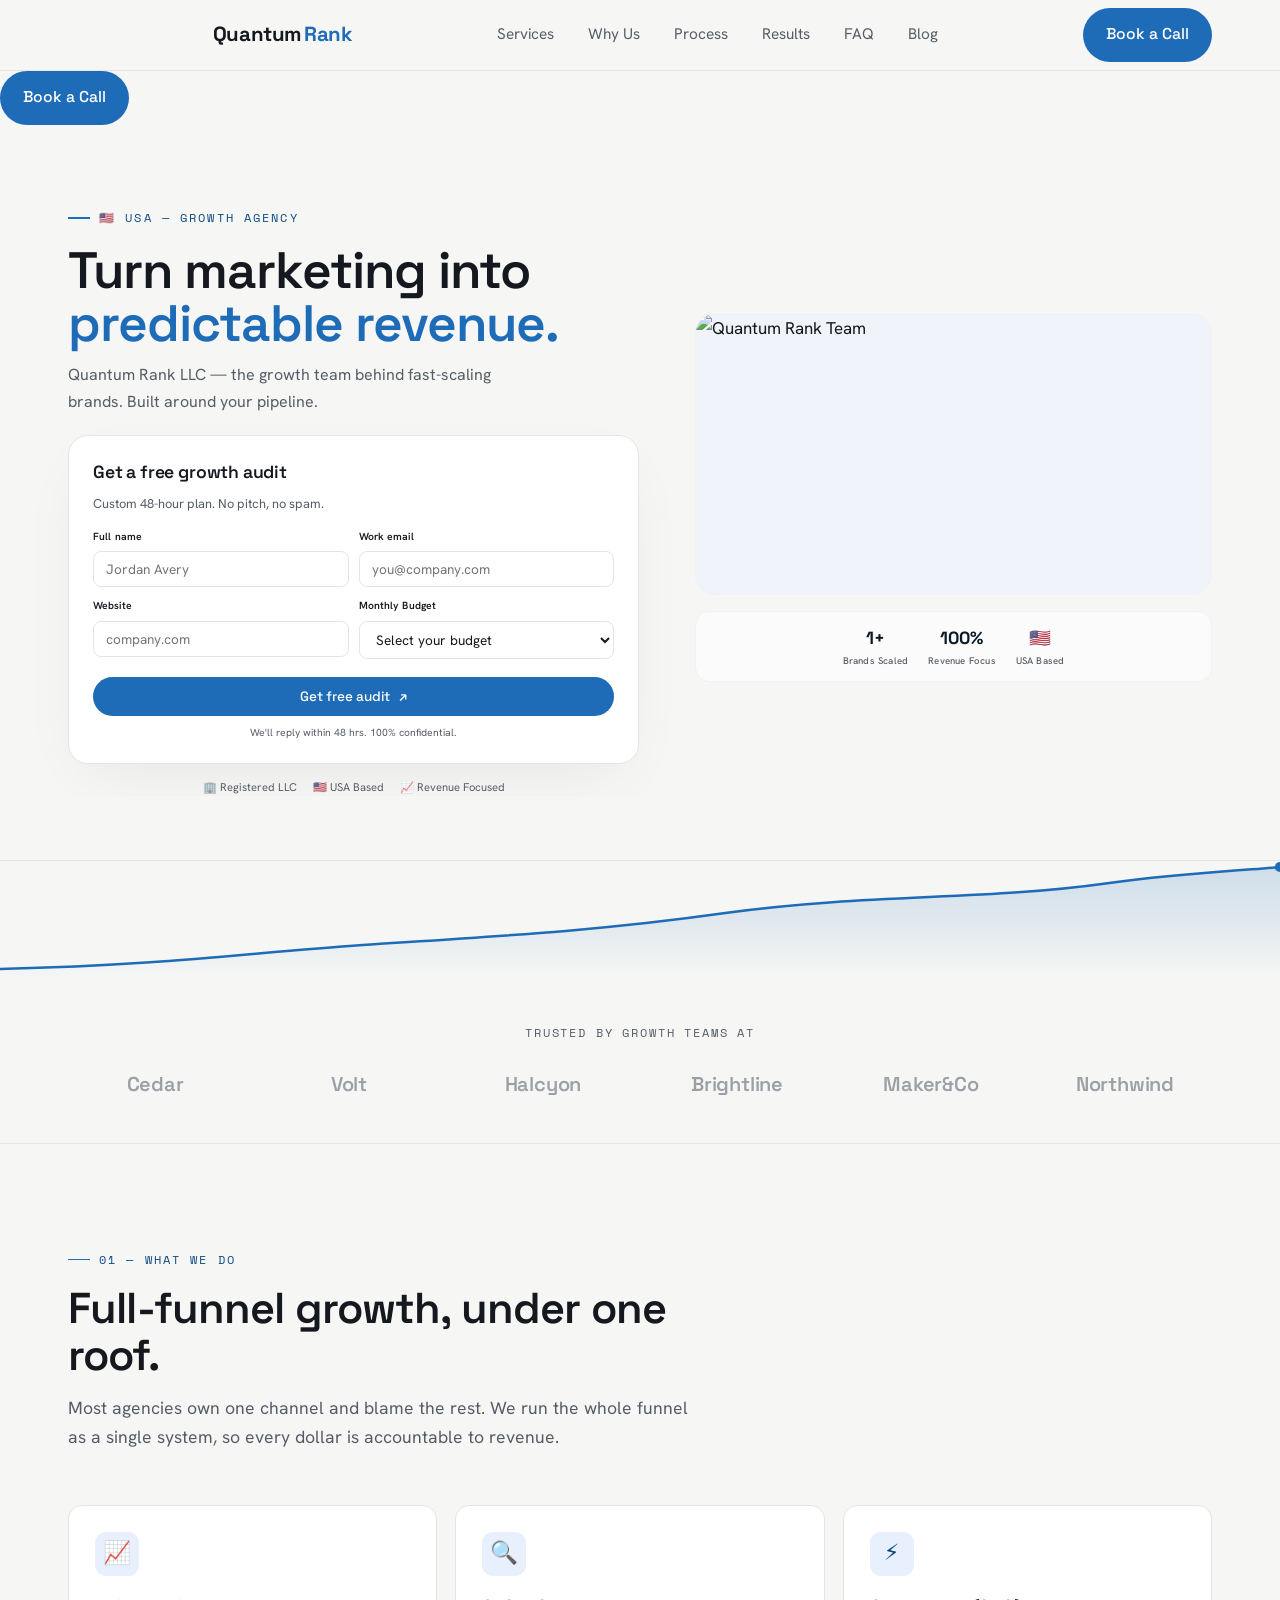
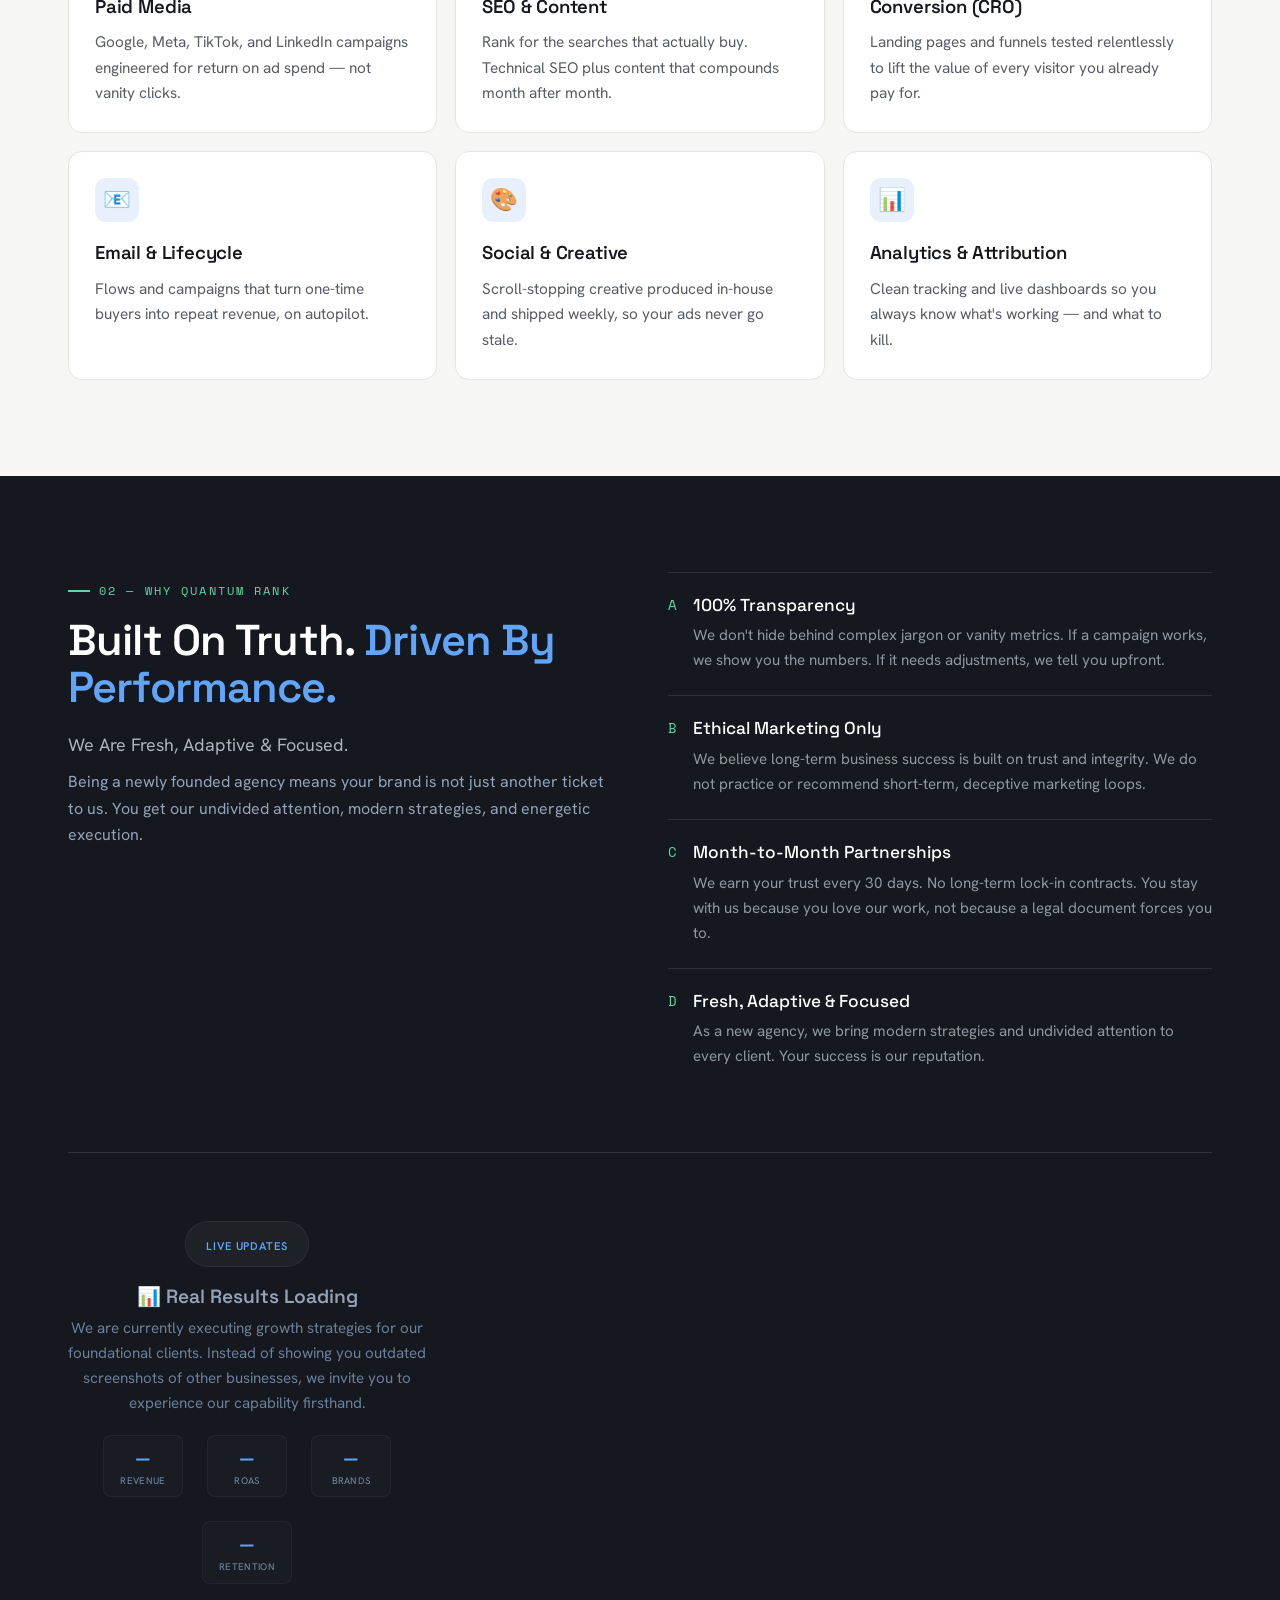
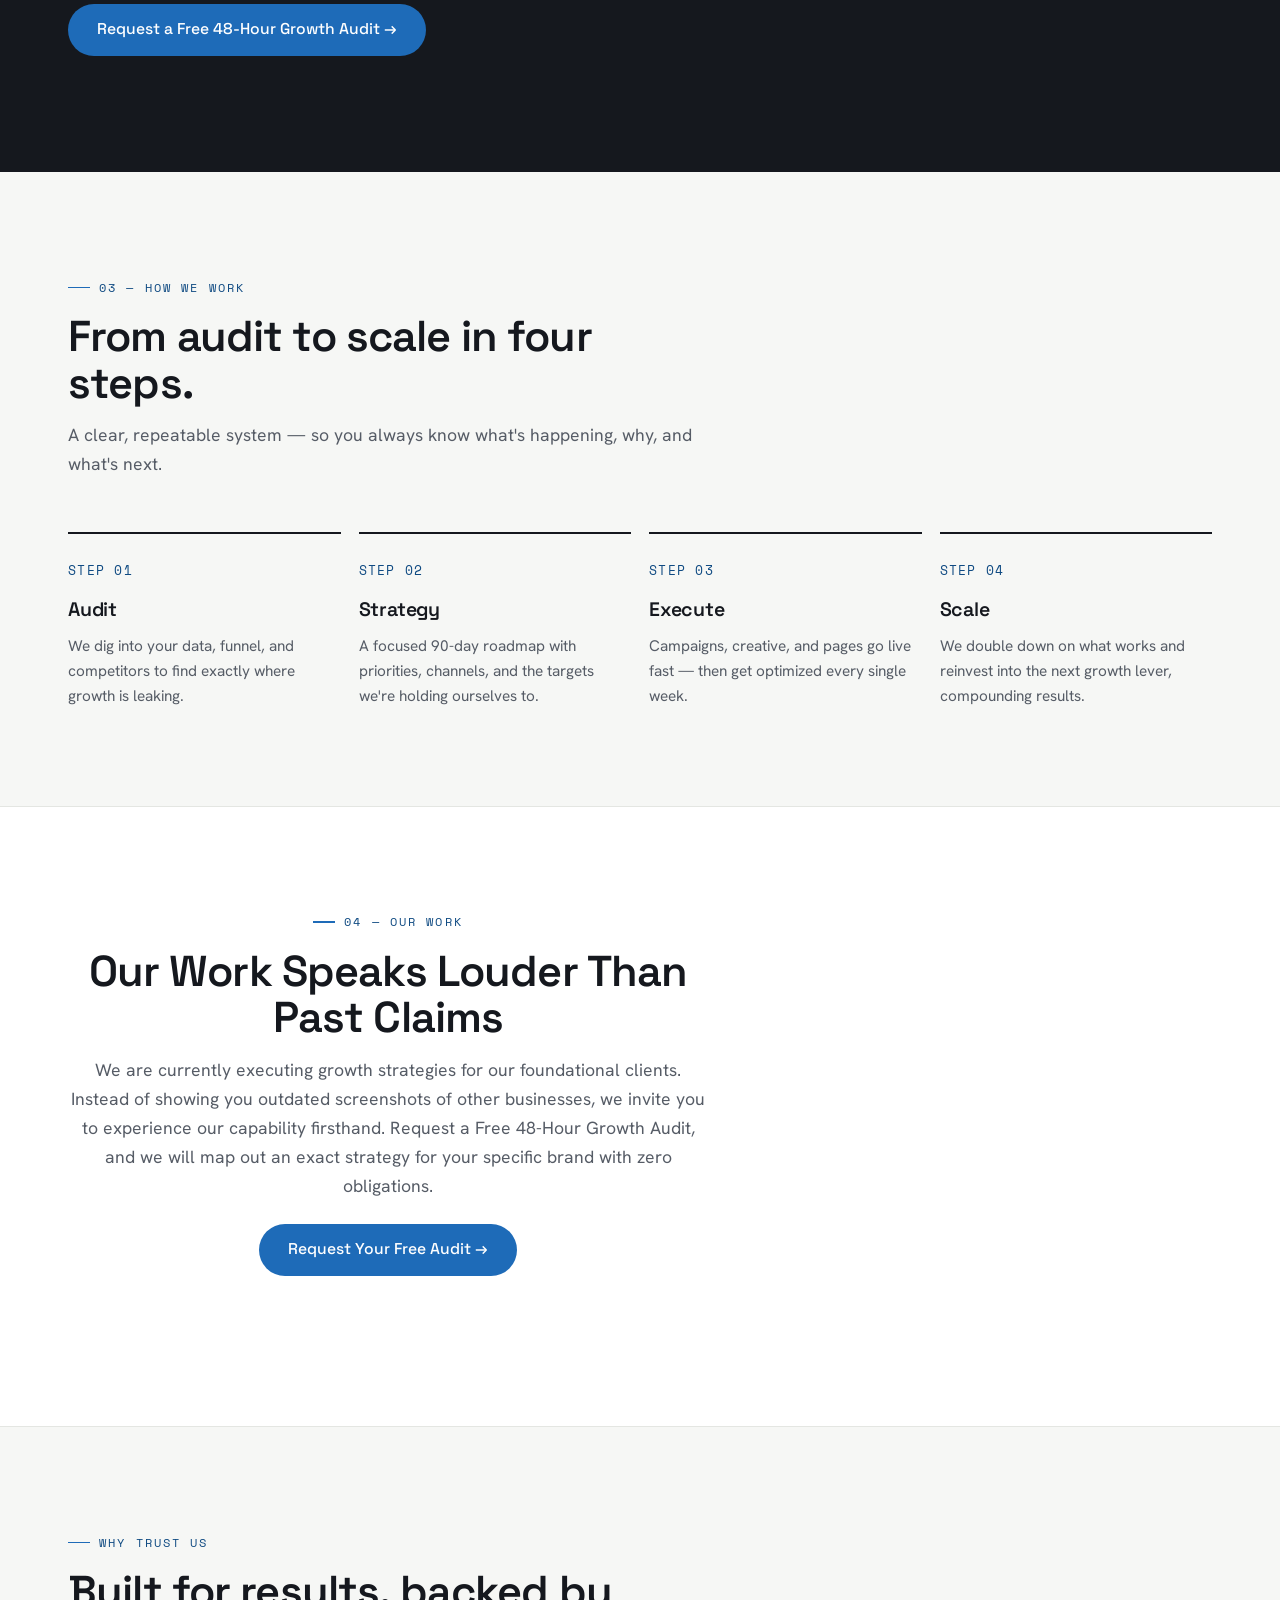
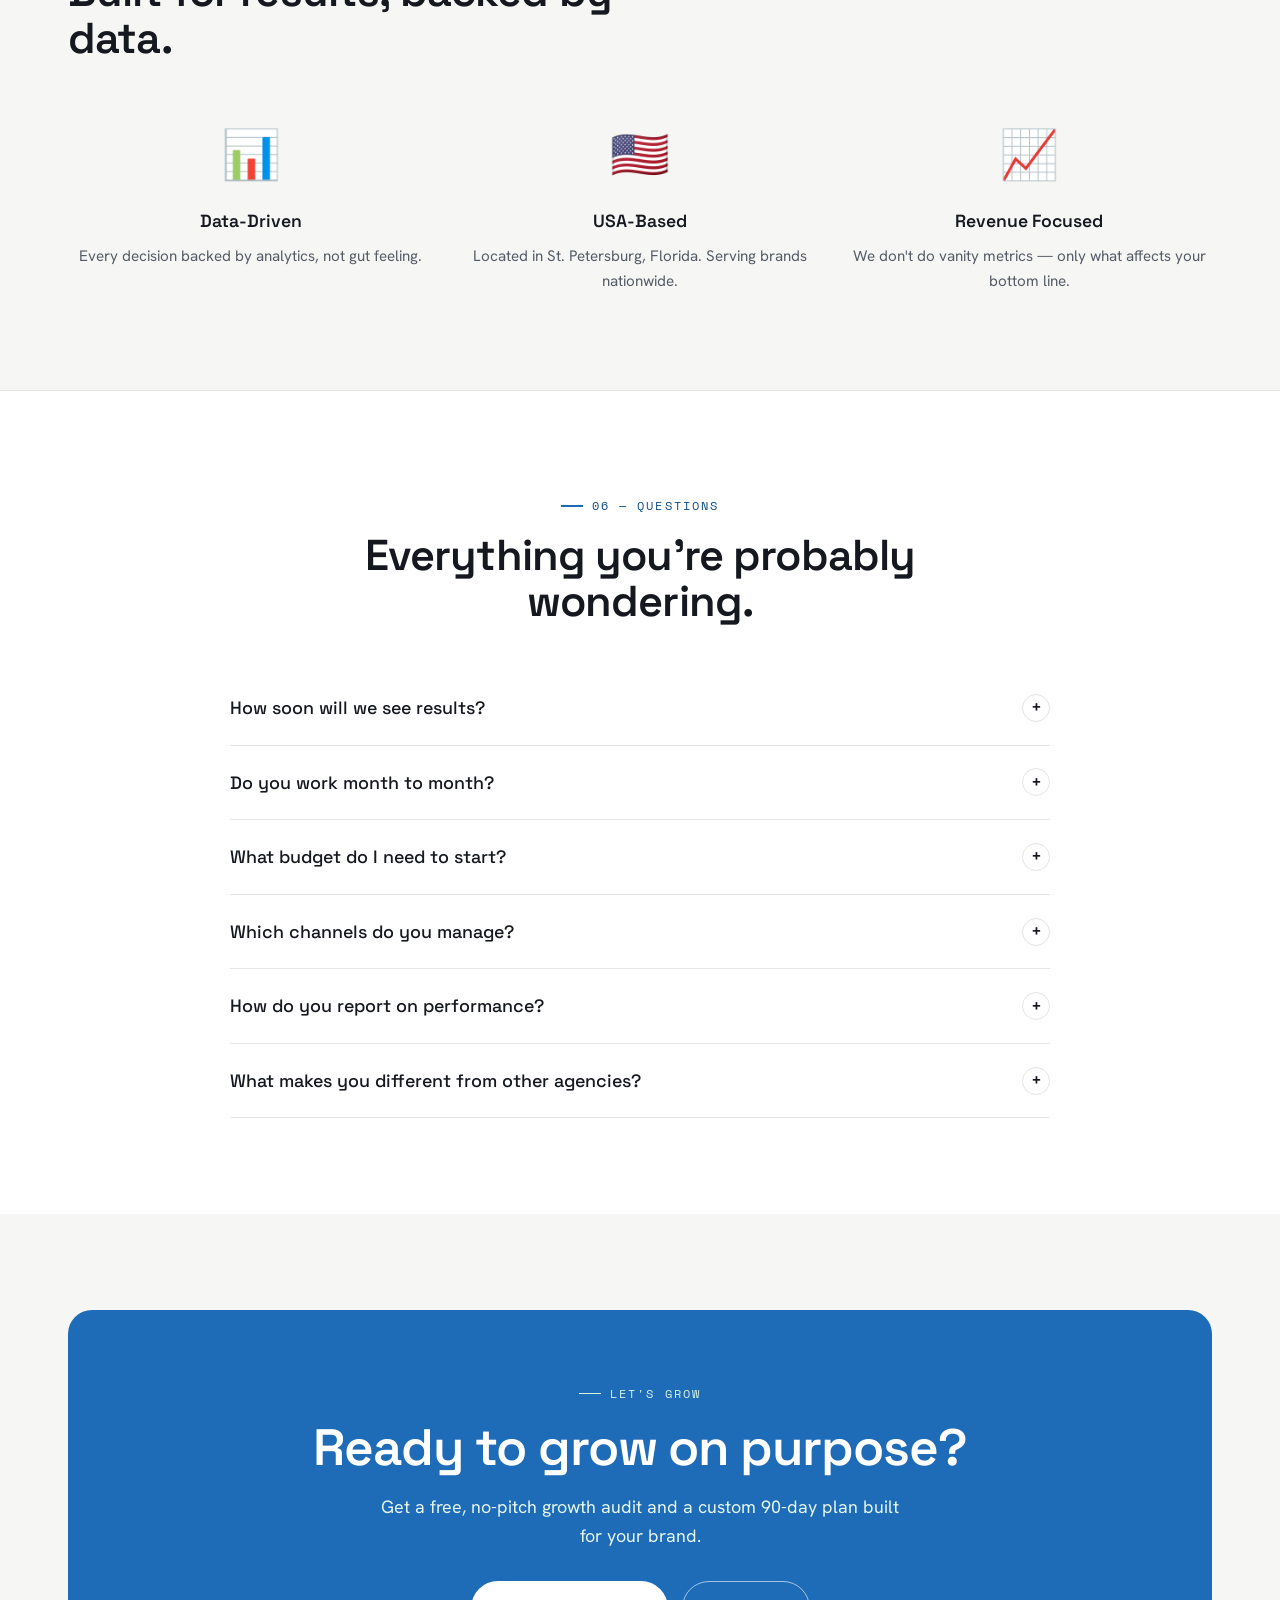
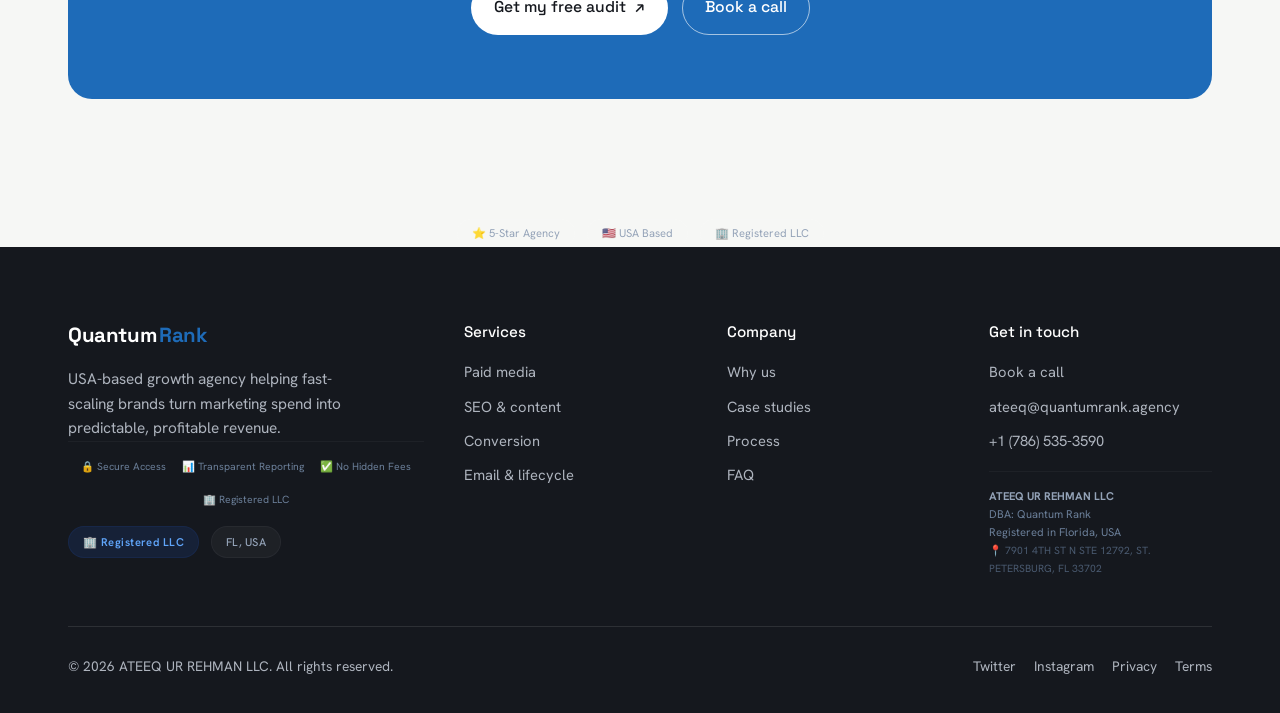
==== commit 2056b51a: "Update index.html" ====
--- a/index.html
+++ b/index.html
@@ -34,7 +34,7 @@
 <header class="nav">
     <div class="wrap nav-inner">
         <a class="brand" href="#top">
-            <img src="logo.png.png" alt="Quantum Rank LLC" style="height: 40px; width: auto; background: transparent;" />
+            <a class="brand" href="#top">Quantum<span class="tick">Rank</span></a>
         </a>
         <nav class="nav-links" id="navLinks">
             <a href="#services">Services</a>
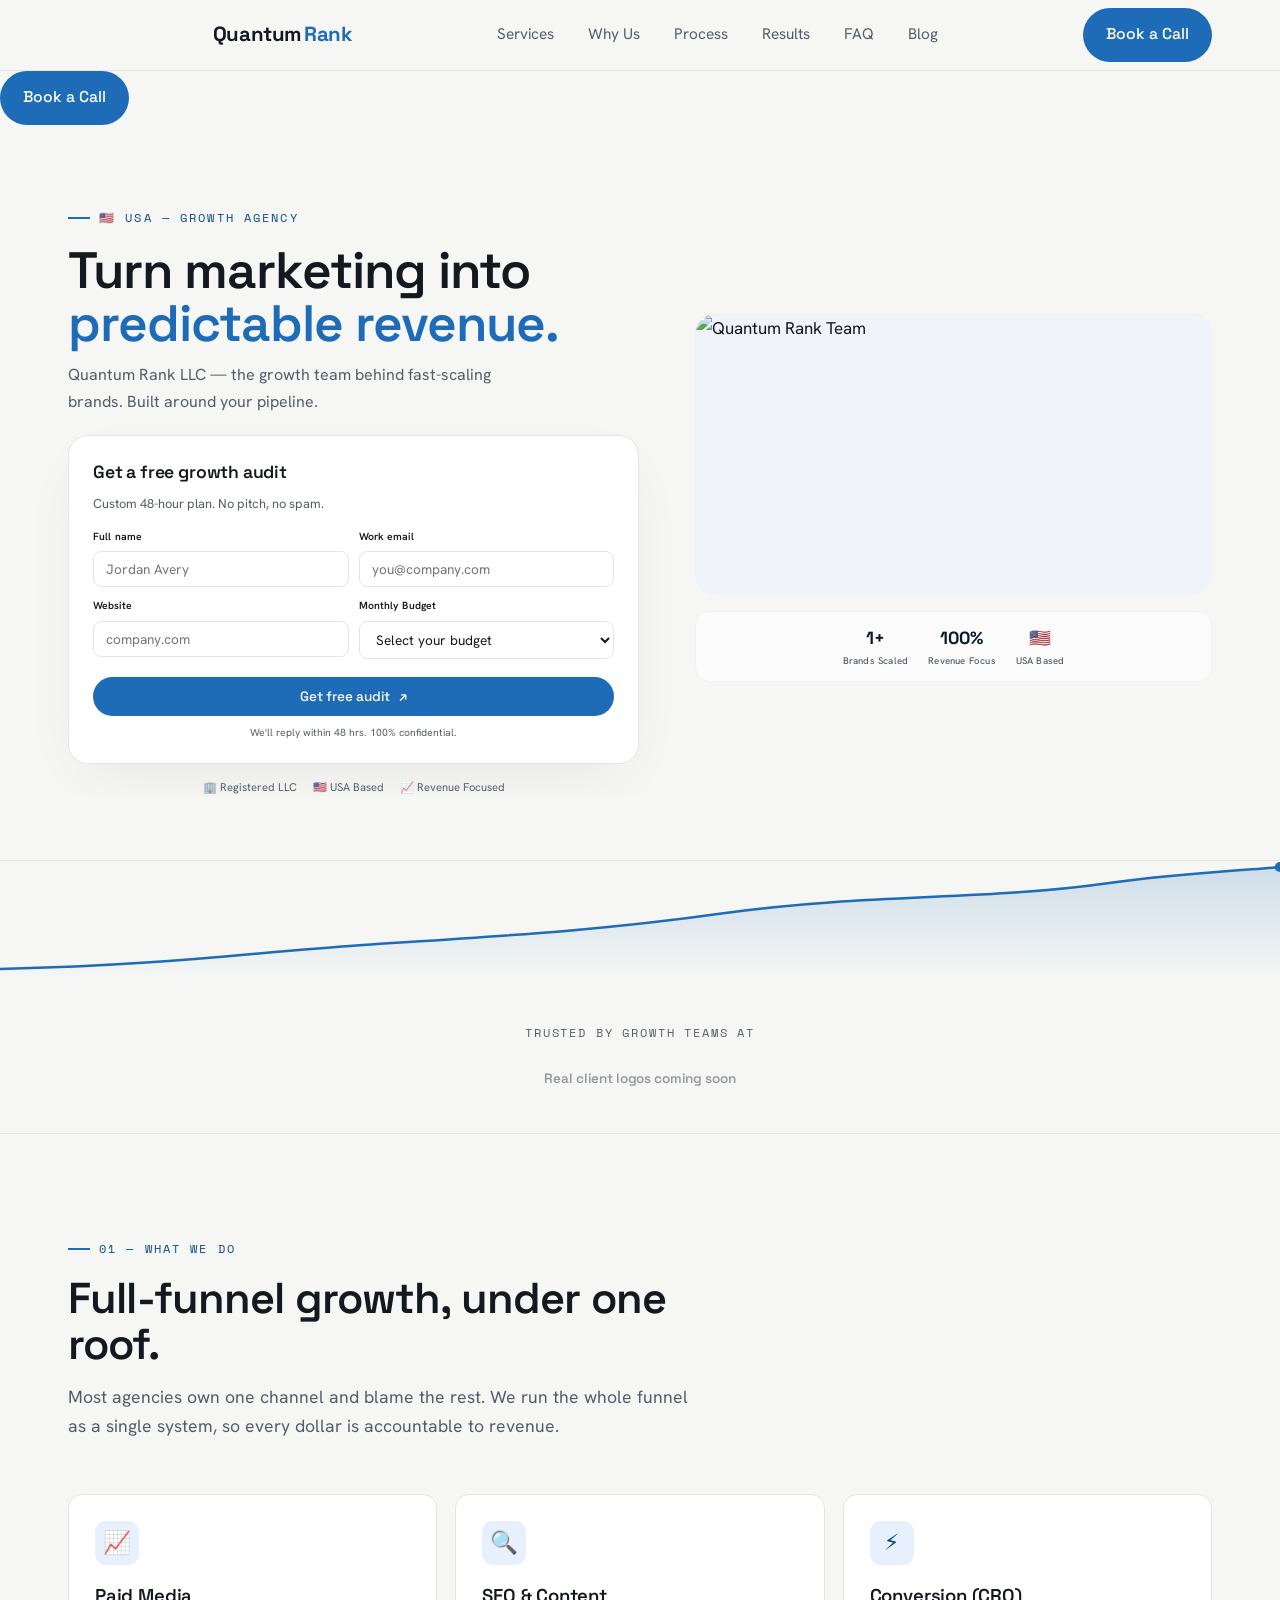
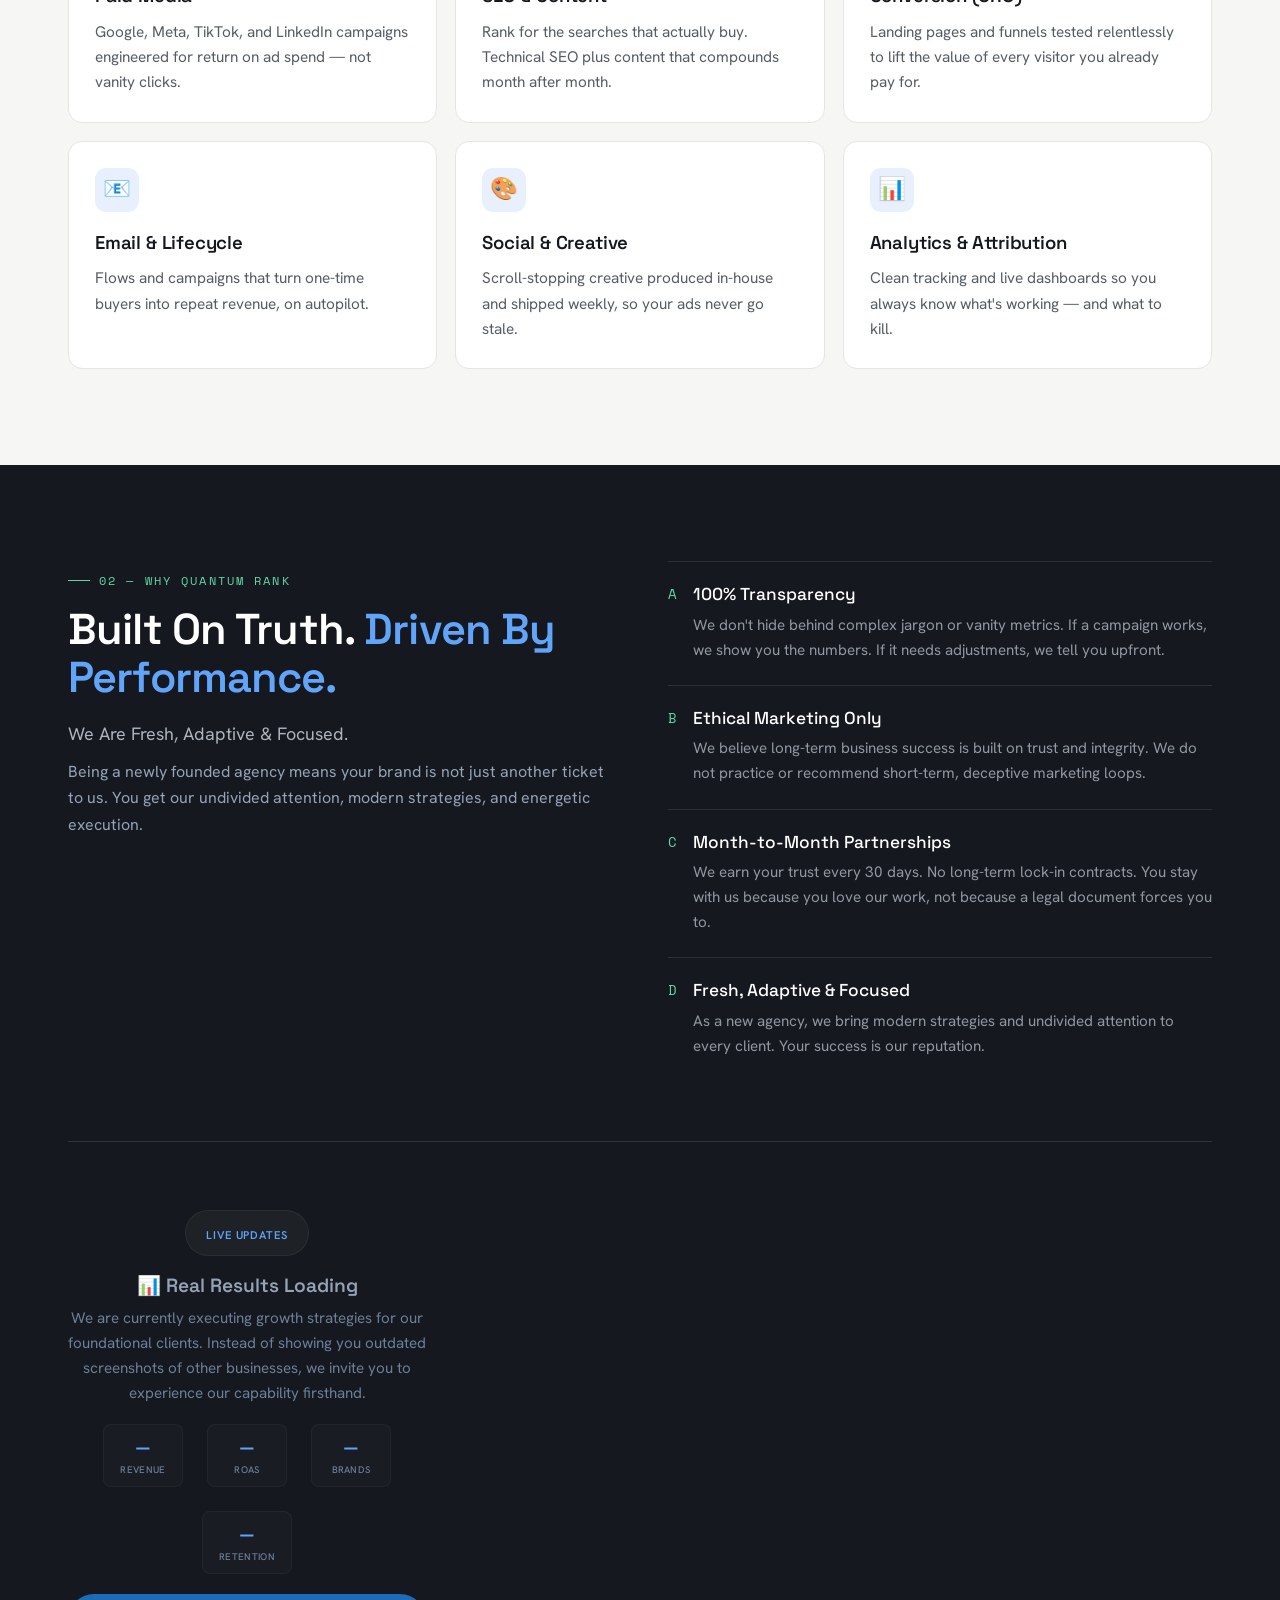
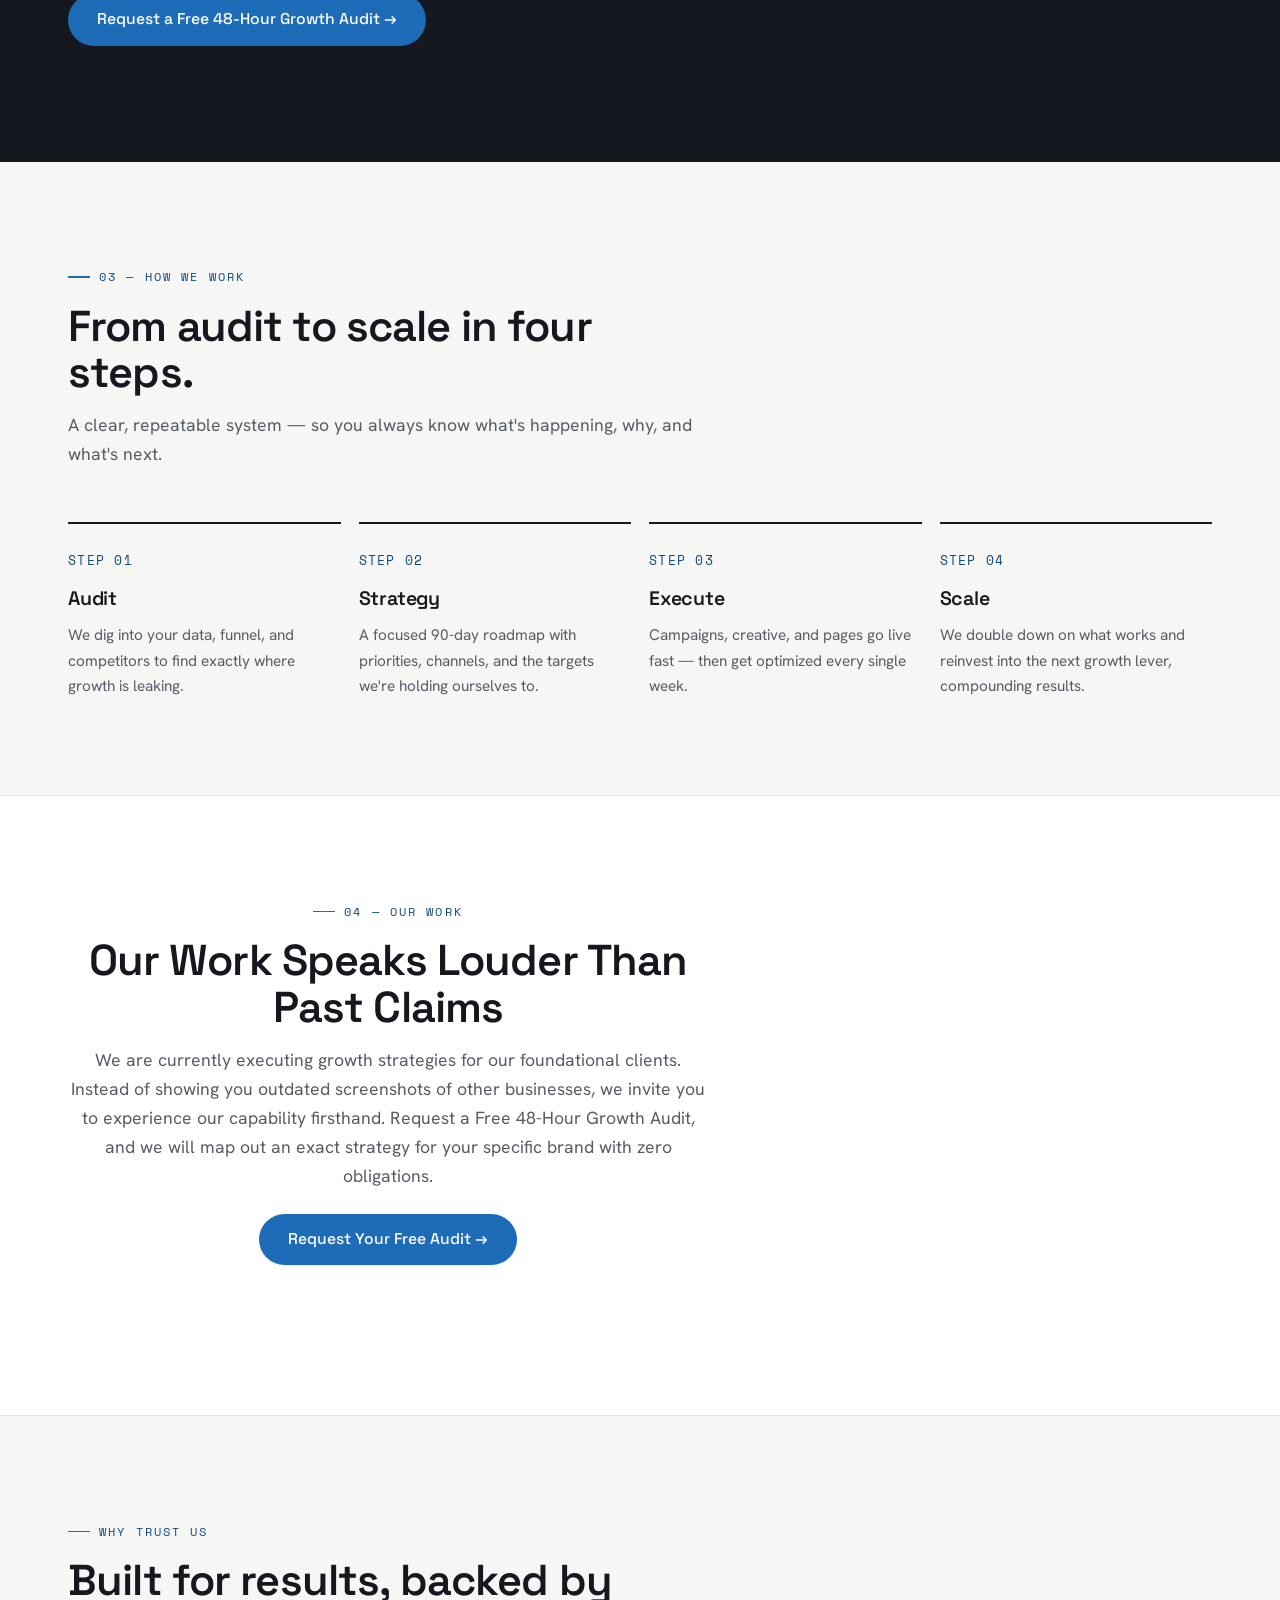
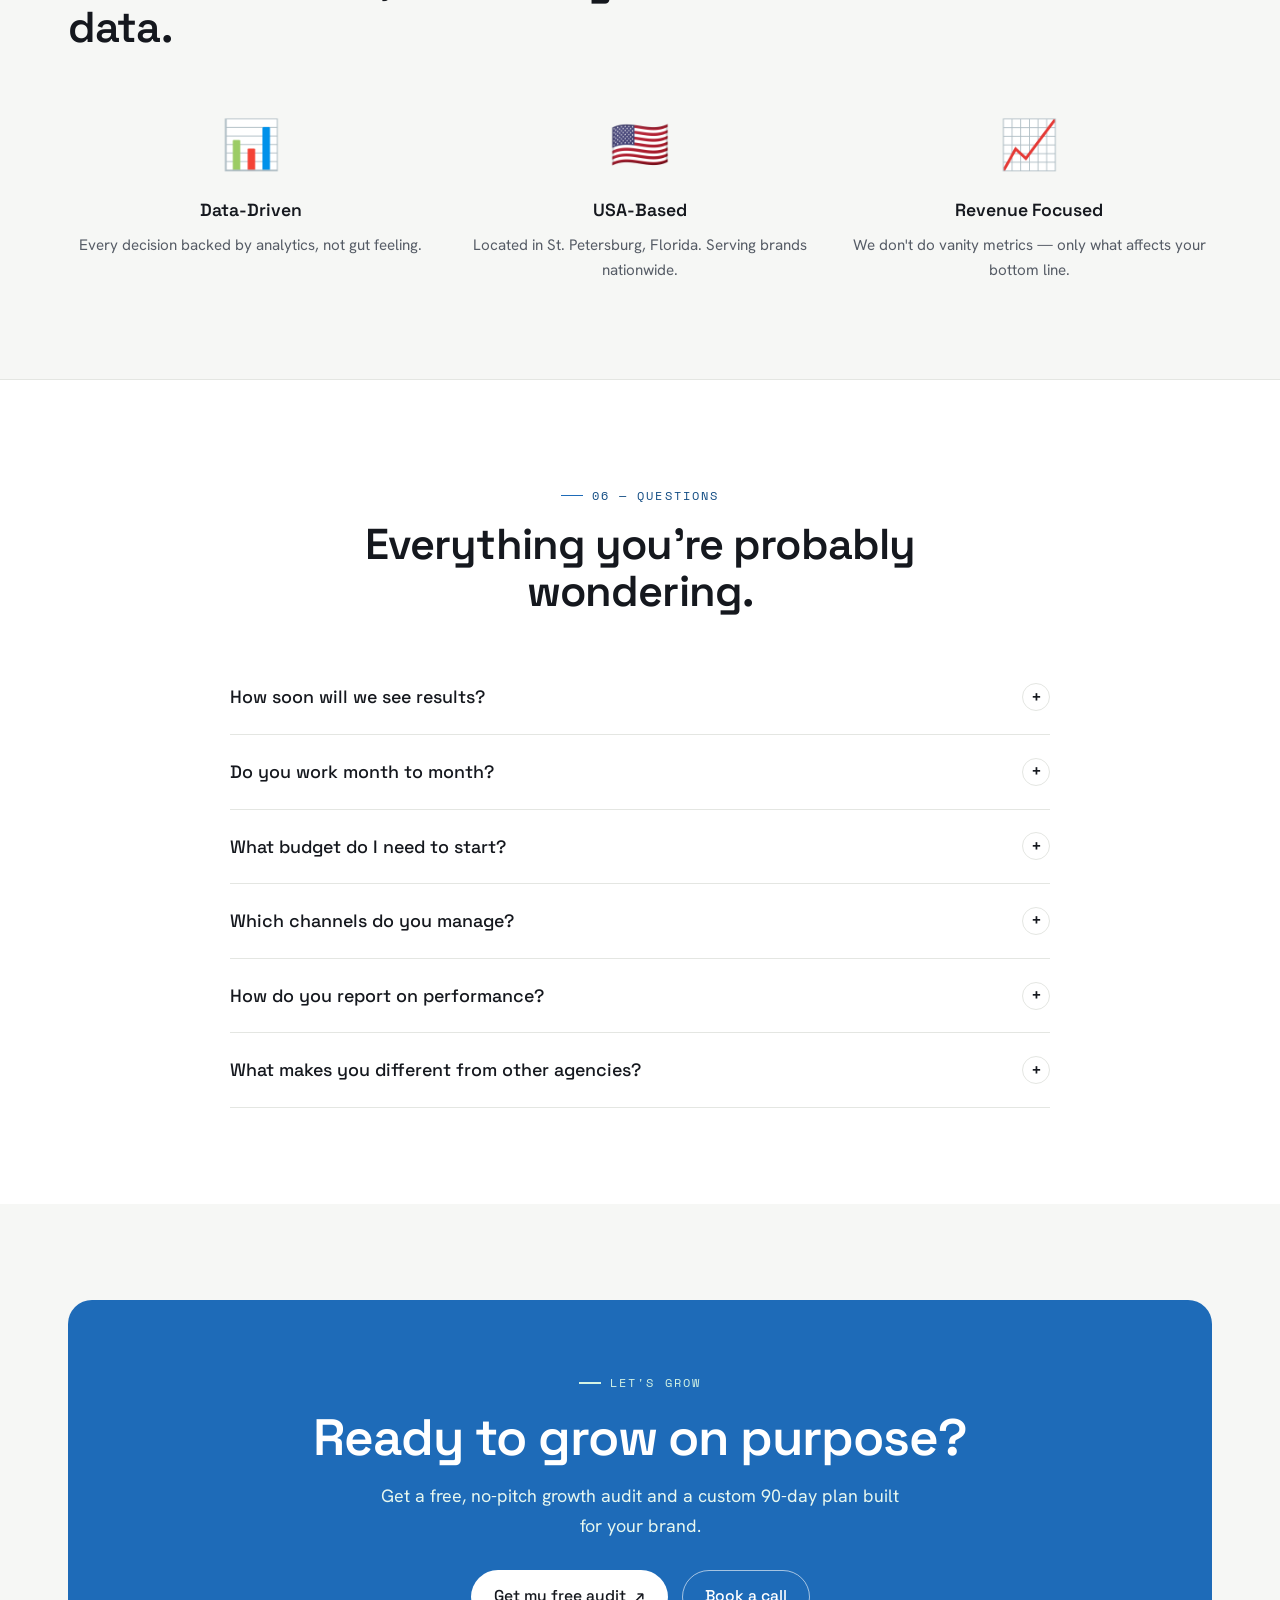
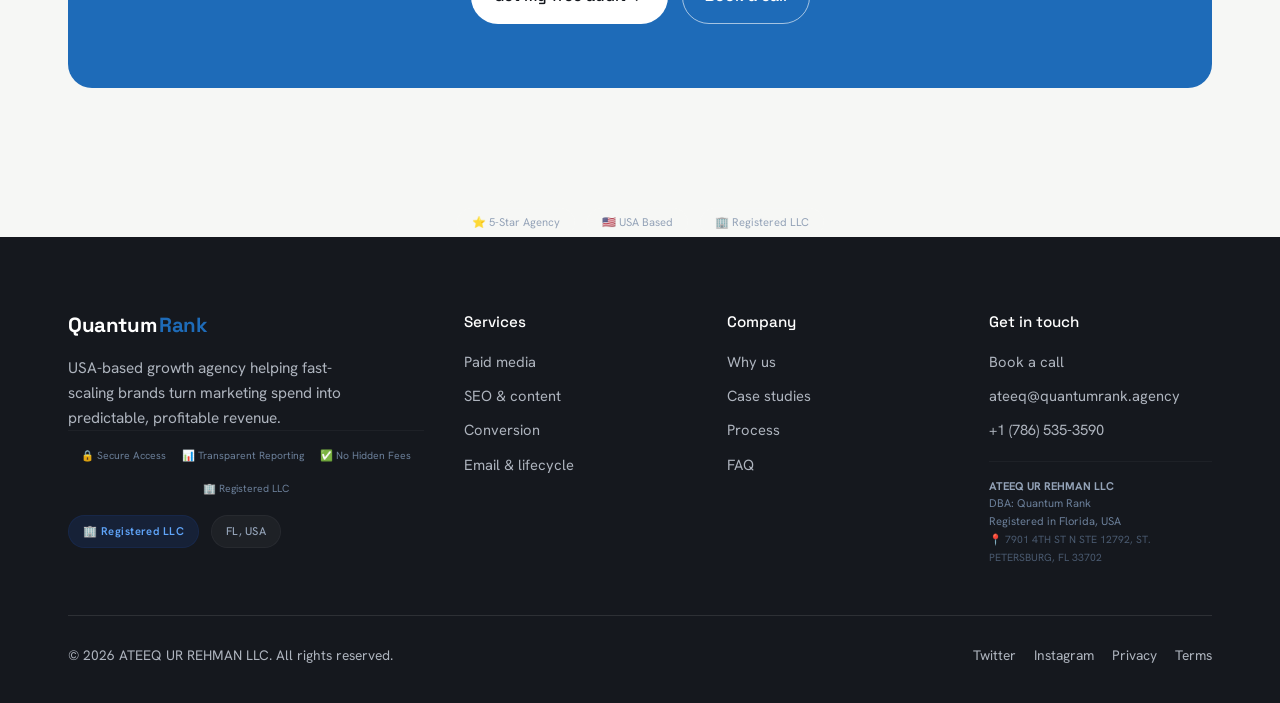
==== commit 4a27e6e1: "Change greeting from 'Hello' to 'Goodbye'" ====
--- a/index.html
+++ b/index.html
@@ -173,14 +173,16 @@
     </section>
 
     <!-- ============ LOGO BAR ============ -->
-    <section class="logos">
-        <div class="wrap">
-            <p>Trusted by growth teams at</p>
-            <div class="logo-row">
-                <span>Cedar</span><span>Volt</span><span>Halcyon</span><span>Brightline</span><span>Maker&Co</span><span>Northwind</span>
-            </div>
-        </div>
-    </section>
+    <!-- ============ LOGO BAR ============ -->
+<!-- ============ LOGO BAR ============ -->
+<section class="logos">
+    <div class="wrap">
+        <p>Trusted by growth teams at</p>
+        <div class="logo-row" style="justify-content: center; gap: 20px; flex-wrap: wrap;">
+            <span style="font-size: 0.85rem; color: #565C66; opacity: 0.6;">Real client logos coming soon</span>
+        </div>
+    </div>
+</section>
 
     <!-- ============ SERVICES ============ -->
     <section class="section" id="services">
